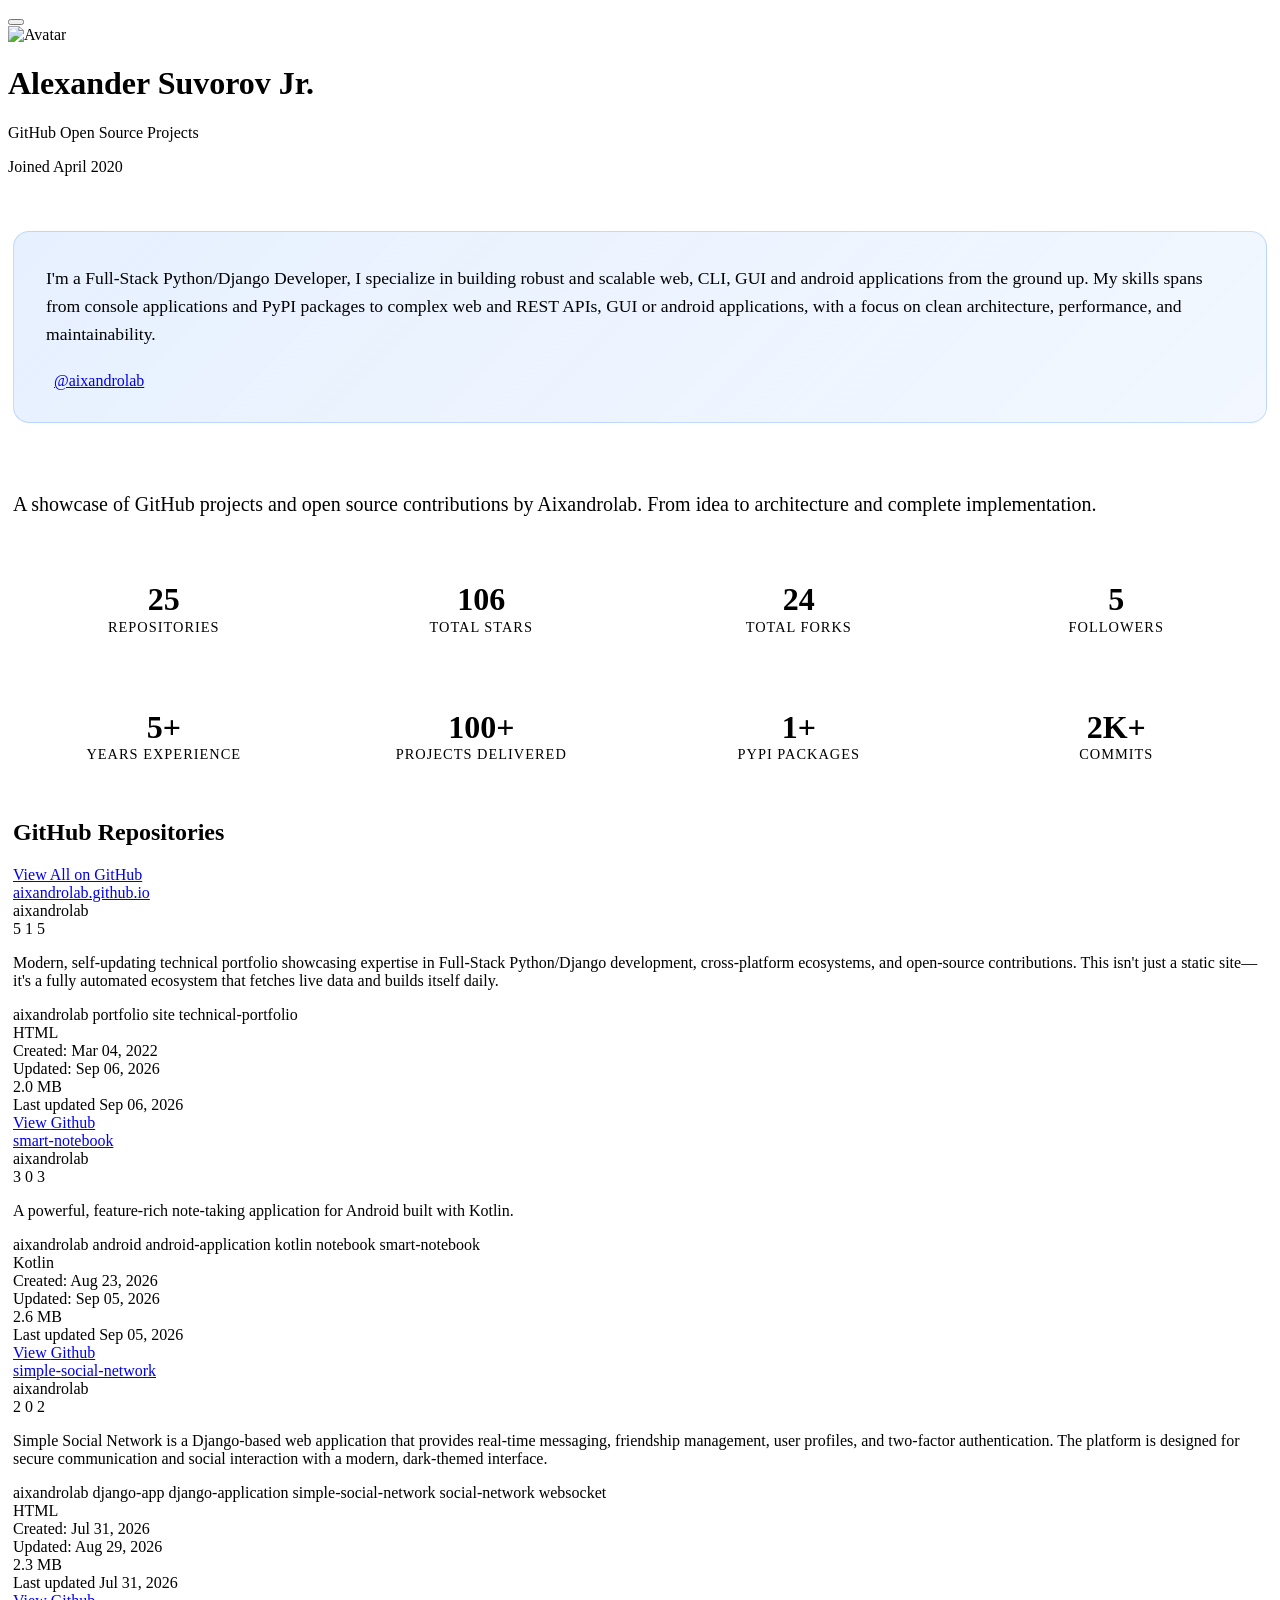
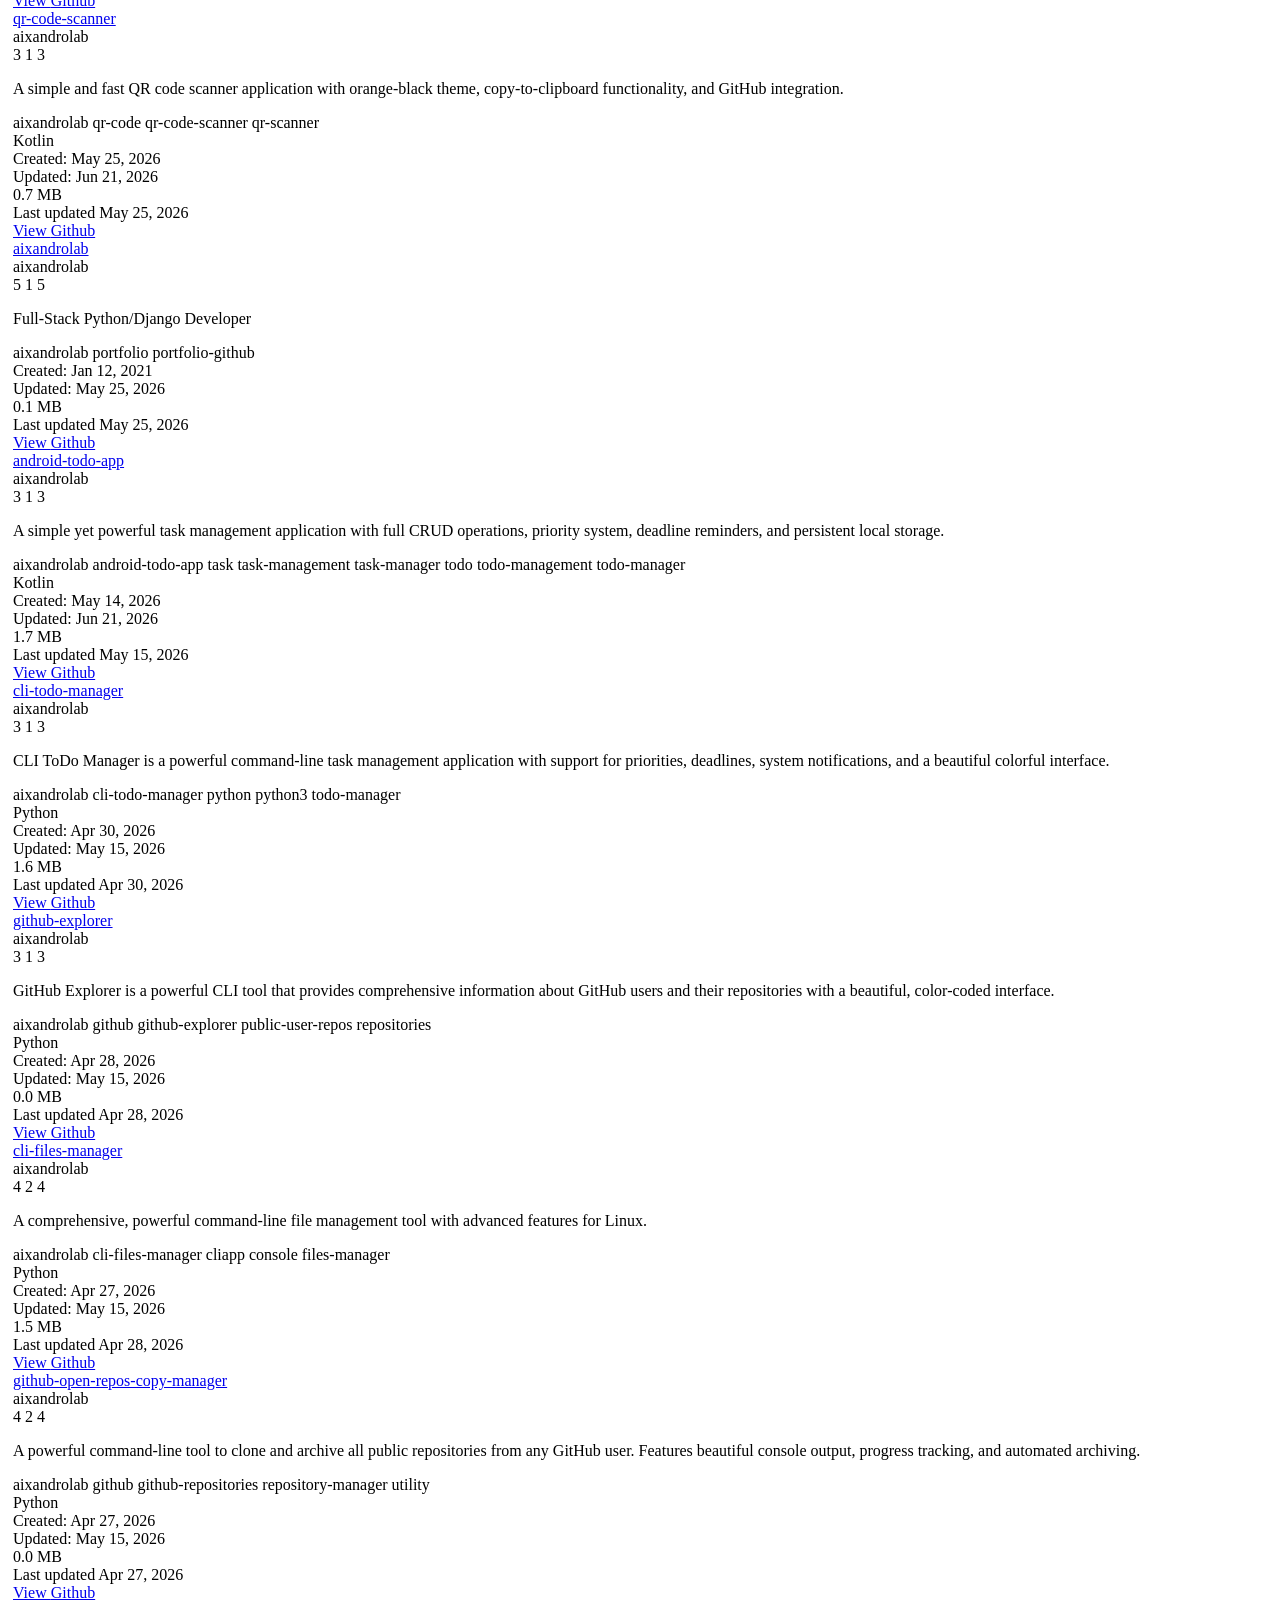
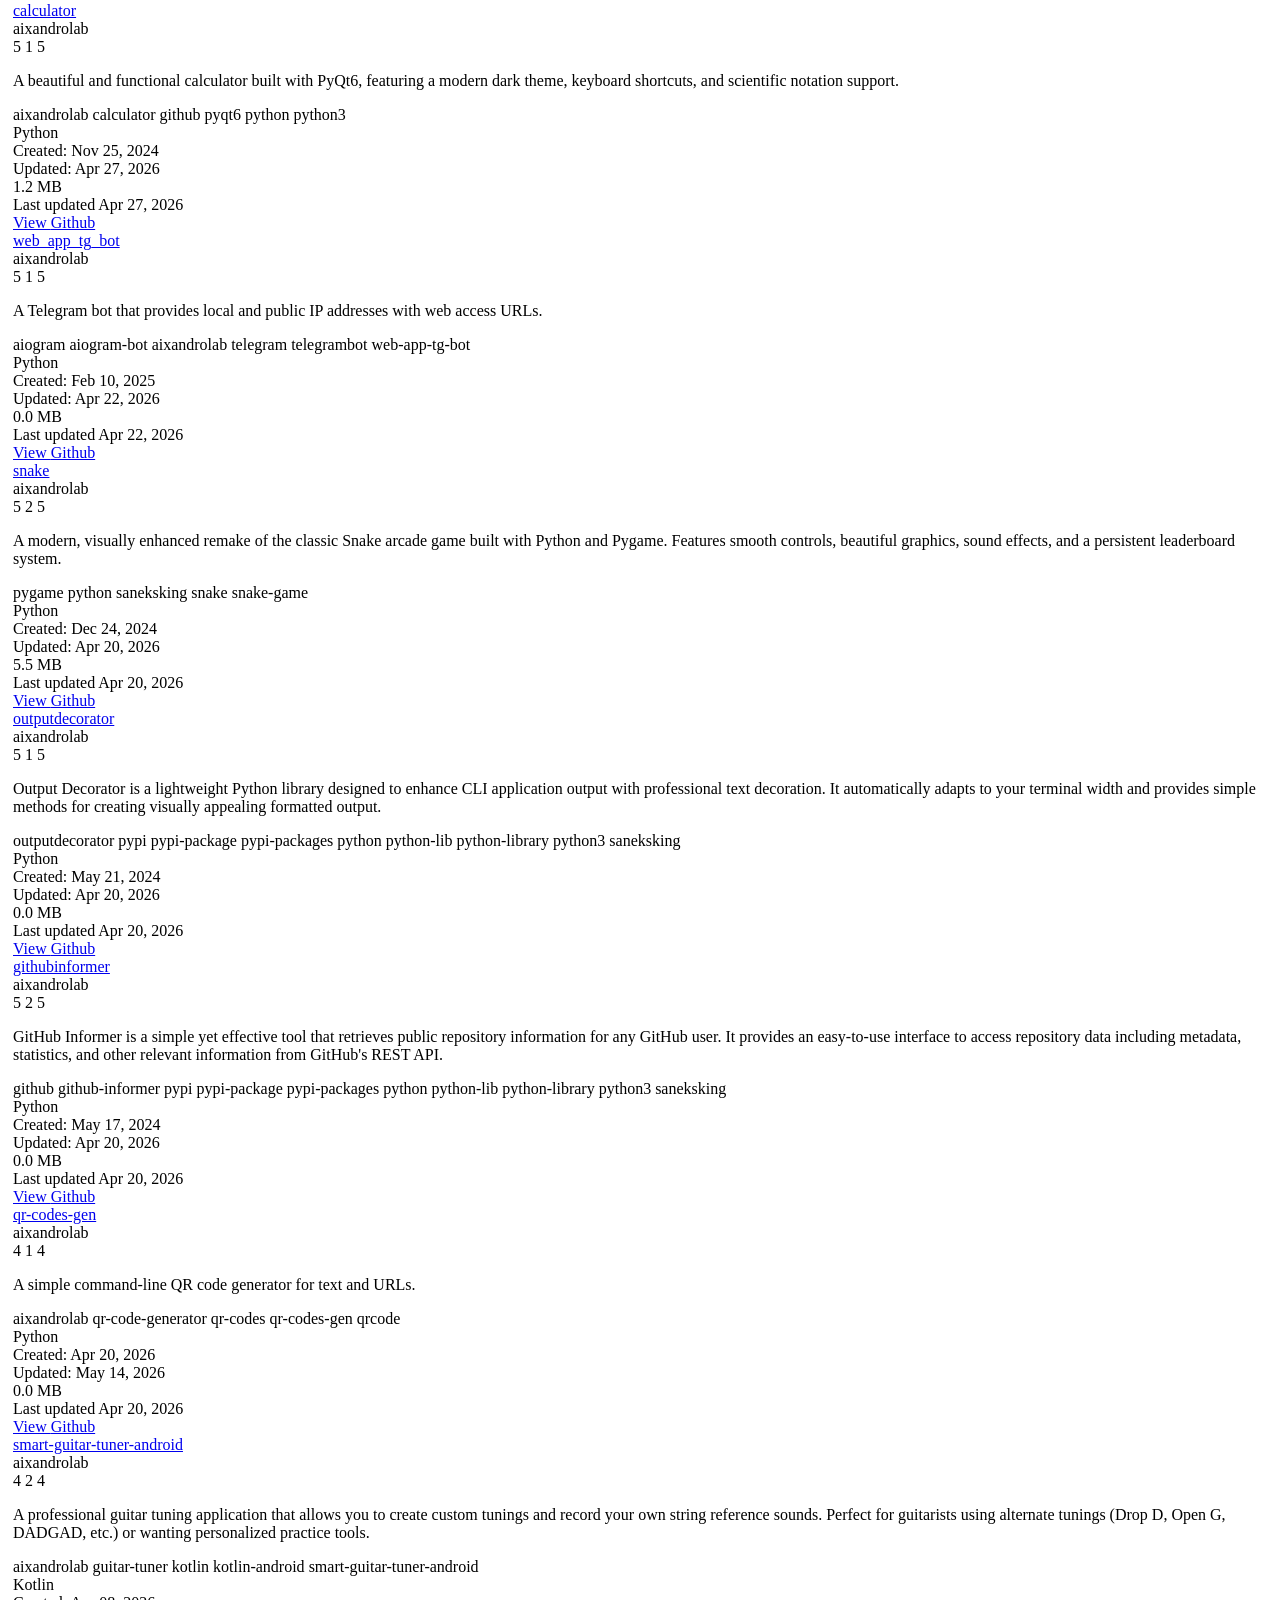
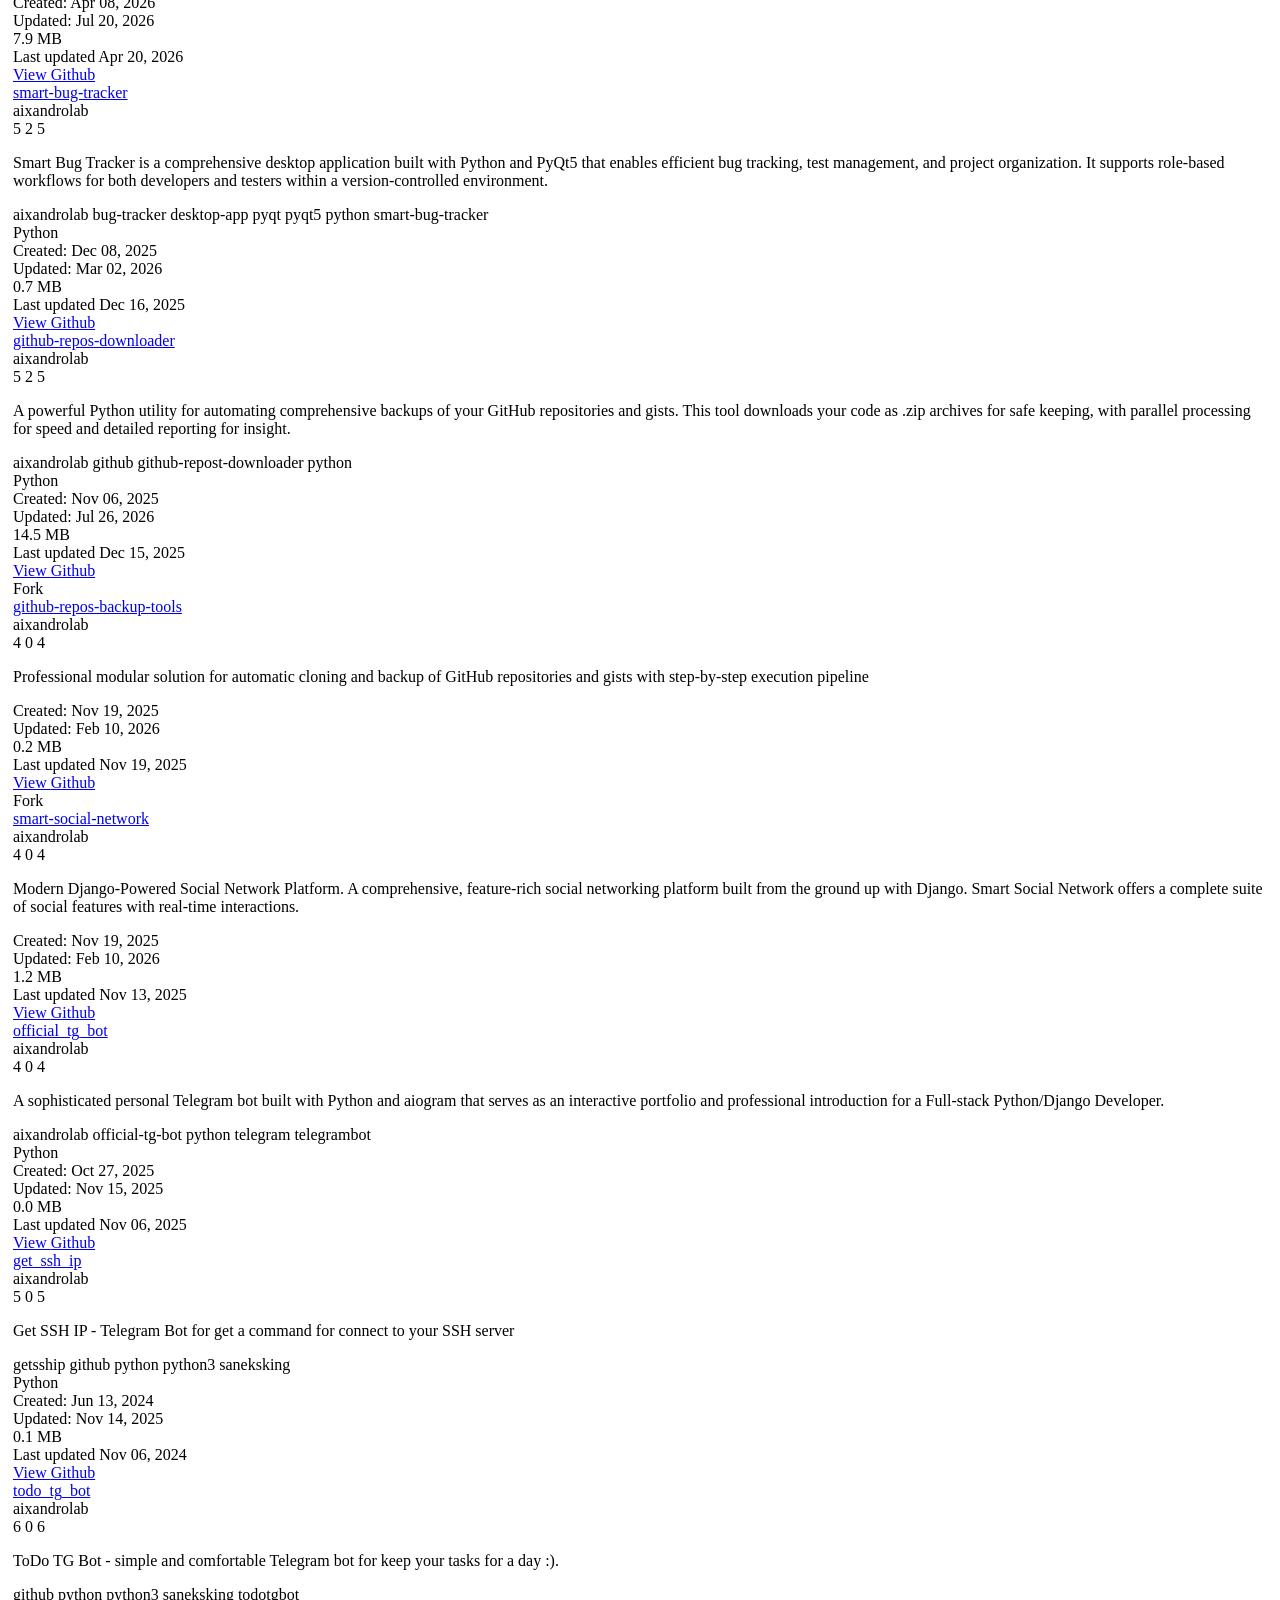
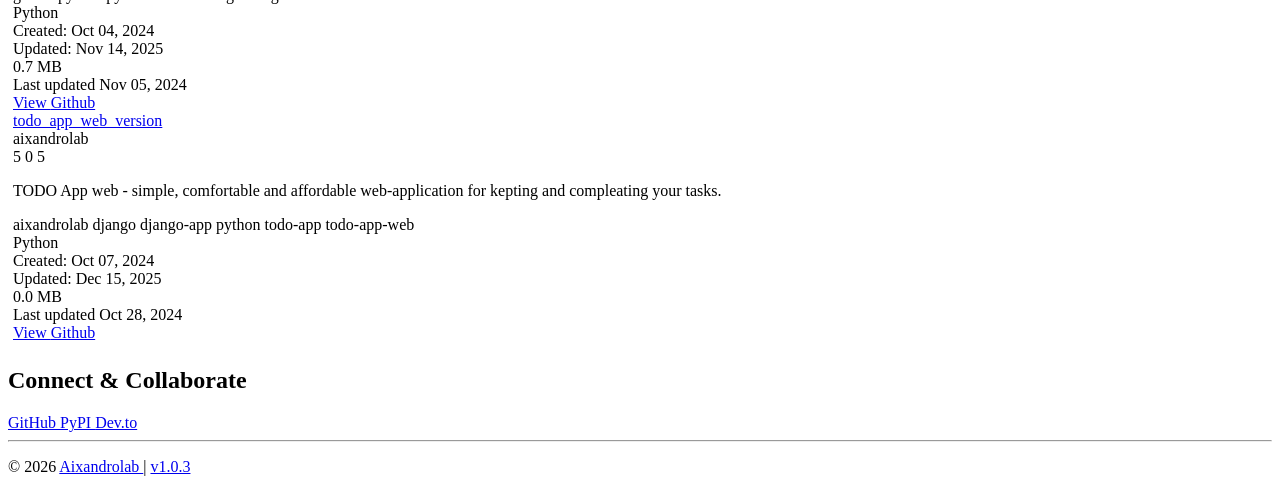
==== projects.html @ 2d59cb61 "Update data and pages 2026-09-07" ====
<!DOCTYPE html>
<html lang="en">
 <head>
  <meta charset="utf-8"/>
  <meta content="width=device-width, initial-scale=1.0" name="viewport"/>
  <title>
   GitHub Projects - Aixandrolab
  </title>
  <meta content="GitHub projects and open source contributions by Aixandrolab" name="description"/>
  <link href="https://aixandrolab.ru/projects.html" rel="canonical"/>
  <link href="https://github.com/aixandrolab" rel="author"/>
  <meta content="GitHub Projects - Aixandrolab" property="og:title"/>
  <meta content="Open source repositories and tools" property="og:description"/>
  <meta content="website" property="og:type"/>
  <meta content="https://aixandrolab.ru/projects.html" property="og:url"/>
  <meta content="#0d1117" name="theme-color"/>
  <link href="css/bootstrap/css/bootstrap.min.css" rel="stylesheet"/>
  <link href="css/bootstrap/bootstrap_icons/bootstrap-icons.css" rel="stylesheet"/>
  <link href="css/style.css" rel="stylesheet"/>
  <link href="data:image/svg+xml,&lt;svg xmlns='http://www.w3.org/2000/svg' viewBox='0 0 100 100'&gt;&lt;defs&gt;&lt;linearGradient id='grad' x1='0%' y1='0%' x2='100%' y2='100%'&gt;&lt;stop offset='0%' stop-color='%230d6efd'/&gt;&lt;stop offset='100%' stop-color='%230b5ed7'/&gt;&lt;/linearGradient&gt;&lt;/defs&gt;&lt;path d='M50 15 L20 30 L20 45 C20 65 35 85 50 90 C65 85 80 65 80 45 L80 30 Z' fill='url(%23grad)' stroke='%23ffffff' stroke-width='2'/&gt;&lt;path d='M45 55 L35 45 L40 40 L45 45 L60 30 L65 35 Z' fill='%23ffffff'/&gt;&lt;/svg&gt;" rel="icon" type="image/svg+xml"/>
  <style>
   .author-stats-grid {
   display: grid;
   grid-template-columns: repeat(4, 1fr);
   gap: 1rem;
   margin: 2rem 0;
}

    .author-stat-card {
      background: rgba(255, 255, 255, 0.05);
      border: 1px solid var(--border);
      border-radius: 12px;
      padding: 1.5rem;
      text-align: center;
      transition: all 0.3s ease;
    }

    .author-stat-card:hover {
      transform: translateY(-5px);
      border-color: var(--accent);
      box-shadow: 0 10px 20px rgba(13, 110, 253, 0.1);
    }

    .author-stat-icon {
      font-size: 2rem;
      color: var(--accent);
      margin-bottom: 0.5rem;
    }

    .author-stat-value {
      font-size: 2rem;
      font-weight: bold;
      color: var(--text);
      line-height: 1.2;
    }

    .author-stat-label {
      color: var(--text-muted);
      font-size: 0.9rem;
      text-transform: uppercase;
      letter-spacing: 1px;
    }

    .author-bio {
      background: linear-gradient(135deg, rgba(13, 110, 253, 0.1) 0%, rgba(13, 110, 253, 0.05) 100%);
      border-radius: 16px;
      padding: 2rem;
      margin: 2rem 0;
      border: 1px solid rgba(13, 110, 253, 0.2);
    }

    .author-bio-text {
      font-size: 1.1rem;
      line-height: 1.6;
      color: var(--text);
      margin-bottom: 1.5rem;
    }

    .author-bio-meta {
          display: flex;
      flex-wrap: wrap;
      gap: 1.5rem;
      color: var(--text-muted);
    }

    .author-bio-meta-item {
      display: flex;
      align-items: center;
      gap: 0.5rem;
    }

    .author-bio-meta-item i {
      color: var(--accent);
    }

    .activity-feed {
      background: rgba(255, 255, 255, 0.02);
      border-radius: 12px;
      padding: 1.5rem;
      margin: 2rem 0;
    }

    .activity-item {
      display: flex;
      align-items: center;
      gap: 1rem;
      padding: 0.75rem;
      border-bottom: 1px solid var(--border);
      transition: background 0.2s ease;
    }

    .activity-item:last-child {
      border-bottom: none;
    }

    .activity-item:hover {
      background: rgba(13, 110, 253, 0.05);
    }

    .activity-icon {
      width: 32px;
      height: 32px;
      display: flex;
      align-items: center;
      justify-content: center;
      background: rgba(13, 110, 253, 0.1);
      border-radius: 8px;
      color: var(--accent);
    }

    .activity-content {
      flex: 1;
    }

    .activity-title {
      color: var(--text);
      font-weight: 500;
    }

    .activity-meta {
      color: var(--text-muted);
      font-size: 0.85rem;
    }

    .activity-time {
      color: var(--text-muted);
      font-size: 0.85rem;
    }

    .github-calendar {
      background: rgba(255, 255, 255, 0.02);
      border-radius: 12px;
      padding: 1.5rem;
      margin: 2rem 0;
      text-align: center;
    }

    .github-calendar img {
      max-width: 100%;
      border-radius: 8px;
    }

    .loading {
      opacity: 0.5;
      pointer-events: none;
      position: relative;
    }

    .loading::after {
      content: "⏳ Loading...";
      position: absolute;
      top: 50%;
      left: 50%;
      transform: translate(-50%, -50%);
      background: var(--bg);
      padding: 0.5rem 1rem;
      border-radius: 20px;
      font-size: 0.9rem;
    }

    @media (max-width: 768px) {
      .author-stats-grid {
        grid-template-columns: repeat(2, 1fr);
      }

      .author-bio-meta {
        flex-direction: column;
        gap: 0.75rem;
      }
      #github-activity {
        display: none;
      }

    }
  </style>
 </head>
 <body>
  <div class="scroll-progress">
   <div class="scroll-progress-bar">
   </div>
  </div>
  <button class="scroll-to-top" id="scrollToTop">
   <i class="bi bi-chevron-up">
   </i>
  </button>
  <div class="container">
   <div class="paper-container">
    <header class="professional-header">
     <div class="container">
      <div class="header-content">
       <div class="main-profile-row">
        <div class="avatar-container">
         <div class="profile-avatar" id="profileAvatar">
          <img alt="Avatar" src="data/images/avatar.png"/>
         </div>
        </div>
        <div class="profile-info">
         <h1 class="name" id="profileName">
          Aixandrolab
         </h1>
         <p class="title text-primary">
          GitHub Open Source Projects
         </p>
         <div class="profile-meta" id="profileMeta">
          <span>
           <i class="bi bi-calendar">
           </i>
           Joined
           <span id="profileJoined">
            Loading...
           </span>
          </span>
         </div>
        </div>
       </div>
      </div>
     </div>
    </header>
    <main style="padding: 5px">
     <nav class="mobile-navigation" id="mobileNav">
      <div class="mobile-nav-container">
       <a aria-label="Go to Home page" class="mobile-nav-btn" href="/">
        <i class="bi bi-house">
        </i>
       </a>
       <a aria-label="Go to About page" class="mobile-nav-btn" href="/about.html">
        <i class="bi bi-person">
        </i>
       </a>
       <a aria-label="Go to Expertise page" class="mobile-nav-btn" href="/expertise.html">
        <i class="bi bi-gear">
        </i>
       </a>
       <a aria-label="Go to Applications page" class="mobile-nav-btn" href="/applications.html">
        <i class="bi bi-grid-3x3-gap-fill">
        </i>
       </a>
       <a aria-label="Go to Ecosystems page" class="mobile-nav-btn" href="/ecosystems.html">
        <i class="bi bi-diagram-3">
        </i>
       </a>
       <a aria-label="Go to Projects page" class="mobile-nav-btn active" href="/projects.html">
        <i class="bi bi-code-slash">
        </i>
       </a>
       <a aria-label="Go to Packages page" class="mobile-nav-btn" href="/packages.html">
        <i class="bi bi-box-seam">
        </i>
       </a>
       <a aria-label="Go to Articles page" class="mobile-nav-btn" href="/articles.html">
        <i class="bi bi-newspaper">
        </i>
       </a>
       <a aria-label="Go to Github @aixandrolab" class="mobile-nav-btn" href="https://github.com/aixandrolab" target="_blank">
        <i class="bi bi-github">
        </i>
       </a>
      </div>
     </nav>
     <br/>
     <div class="content-section" id="author-bio-section">
      <div class="container">
       <div class="author-bio card-custom" id="authorBio">
        <div class="author-bio-text" id="authorBioText">
         I'm a Full-Stack Python/Django Developer, I specialize in building robust and scalable web, CLI, GUI and android applications from the ground up. My skills spans from console applications and PyPI packages to complex web and REST APIs, GUI or android applications, with a focus on clean architecture, performance, and maintainability.
        </div>
        <div class="author-bio-meta" id="authorBioMeta">
         <div class="author-bio-meta-item">
          <i class="bi bi-github">
          </i>
          <span>
           <a href="https://github.com/aixandrolab" target="_blank">
            @aixandrolab
           </a>
          </span>
         </div>
        </div>
       </div>
      </div>
     </div>
     <br/>
     <div class="description-item">
      <p class="text-center" style="font-size: 20px">
       A showcase of GitHub projects and open source contributions by Aixandrolab. From idea to architecture and complete implementation.
      </p>
     </div>
     <div class="content-section" id="author-stats">
      <div class="container">
       <div class="author-stats-grid" id="statsGrid">
       </div>
      </div>
     </div>
     <div class="content-section" id="repositories">
      <div class="container">
       <h2 class="section-title">
        GitHub Repositories
       </h2>
       <div class="text-end mb-3">
        <a class="btn btn-outline-primary" href="https://github.com/aixandrolab?tab=repositories" target="_blank">
         <i class="bi bi-github">
         </i>
         View All on GitHub
         <span class="bi bi-arrow-right">
         </span>
        </a>
       </div>
       <div class="repo-grid" id="repos-container">
        <div class="repo-card">
         <div class="repo-badges">
         </div>
         <div class="repo-header">
          <div class="repo-title-section">
           <a class="repo-title" href="https://github.com/aixandrolab/aixandrolab.github.io" target="_blank">
            aixandrolab.github.io
           </a>
           <div class="repo-owner">
            <i class="bi bi-person">
            </i>
            aixandrolab
           </div>
          </div>
          <div class="repo-stats">
           <span class="repo-stat text-warning">
            <i class="bi bi-star">
            </i>
            5
           </span>
           <span class="repo-stat text-info">
            <i class="bi bi-diagram-2">
            </i>
            1
           </span>
           <span class="repo-stat text-primary">
            <i class="bi bi-eye">
            </i>
            5
           </span>
          </div>
         </div>
         <p class="repo-description">
          Modern, self-updating technical portfolio showcasing expertise in Full-Stack Python/Django development, cross‑platform ecosystems, and open‑source contributions. This isn't just a static site—it's a fully automated ecosystem that fetches live data and builds itself daily.
         </p>
         <div class="repo-topics">
          <span class="repo-topic">
           aixandrolab
          </span>
          <span class="repo-topic">
           portfolio
          </span>
          <span class="repo-topic">
           site
          </span>
          <span class="repo-topic">
           technical-portfolio
          </span>
         </div>
         <div class="repo-meta">
          <div class="repo-meta-item">
           <div class="repo-language">
            <span class="language-dot" style="background-color: #e34c26">
            </span>
            HTML
           </div>
          </div>
          <div class="repo-meta-item">
           <i class="bi bi-calendar">
           </i>
           Created: Mar 04, 2022
          </div>
          <div class="repo-meta-item">
           <i class="bi bi-arrow-clockwise">
           </i>
           Updated: Sep 06, 2026
          </div>
          <div class="repo-meta-item">
           <i class="bi bi-hdd">
           </i>
           2.0 MB
          </div>
         </div>
         <div class="repo-footer">
          <div class="repo-updated">
           <i class="bi bi-clock">
           </i>
           Last updated Sep 06, 2026
          </div>
          <div class="btn-group">
           <a class="btn btn-outline-warning repo-action" href="repositories/aixandrolab.github.io.html">
            <i class="bi bi-box-arrow-up-right">
            </i>
            View
           </a>
           <a class="btn btn-outline-primary repo-action" href="https://github.com/aixandrolab/aixandrolab.github.io" target="_blank">
            <i class="bi bi-box-arrow-up-right">
            </i>
            Github
           </a>
          </div>
         </div>
        </div>
        <div class="repo-card">
         <div class="repo-badges">
         </div>
         <div class="repo-header">
          <div class="repo-title-section">
           <a class="repo-title" href="https://github.com/aixandrolab/smart-notebook" target="_blank">
            smart-notebook
           </a>
           <div class="repo-owner">
            <i class="bi bi-person">
            </i>
            aixandrolab
           </div>
          </div>
          <div class="repo-stats">
           <span class="repo-stat text-warning">
            <i class="bi bi-star">
            </i>
            3
           </span>
           <span class="repo-stat text-info">
            <i class="bi bi-diagram-2">
            </i>
            0
           </span>
           <span class="repo-stat text-primary">
            <i class="bi bi-eye">
            </i>
            3
           </span>
          </div>
         </div>
         <p class="repo-description">
          A powerful, feature-rich note-taking application for Android built with Kotlin.
         </p>
         <div class="repo-topics">
          <span class="repo-topic">
           aixandrolab
          </span>
          <span class="repo-topic">
           android
          </span>
          <span class="repo-topic">
           android-application
          </span>
          <span class="repo-topic">
           kotlin
          </span>
          <span class="repo-topic">
           notebook
          </span>
          <span class="repo-topic">
           smart-notebook
          </span>
         </div>
         <div class="repo-meta">
          <div class="repo-meta-item">
           <div class="repo-language">
            <span class="language-dot" style="background-color: #8b949e">
            </span>
            Kotlin
           </div>
          </div>
          <div class="repo-meta-item">
           <i class="bi bi-calendar">
           </i>
           Created: Aug 23, 2026
          </div>
          <div class="repo-meta-item">
           <i class="bi bi-arrow-clockwise">
           </i>
           Updated: Sep 05, 2026
          </div>
          <div class="repo-meta-item">
           <i class="bi bi-hdd">
           </i>
           2.6 MB
          </div>
         </div>
         <div class="repo-footer">
          <div class="repo-updated">
           <i class="bi bi-clock">
           </i>
           Last updated Sep 05, 2026
          </div>
          <div class="btn-group">
           <a class="btn btn-outline-warning repo-action" href="repositories/smart-notebook.html">
            <i class="bi bi-box-arrow-up-right">
            </i>
            View
           </a>
           <a class="btn btn-outline-primary repo-action" href="https://github.com/aixandrolab/smart-notebook" target="_blank">
            <i class="bi bi-box-arrow-up-right">
            </i>
            Github
           </a>
          </div>
         </div>
        </div>
        <div class="repo-card">
         <div class="repo-badges">
         </div>
         <div class="repo-header">
          <div class="repo-title-section">
           <a class="repo-title" href="https://github.com/aixandrolab/simple-social-network" target="_blank">
            simple-social-network
           </a>
           <div class="repo-owner">
            <i class="bi bi-person">
            </i>
            aixandrolab
           </div>
          </div>
          <div class="repo-stats">
           <span class="repo-stat text-warning">
            <i class="bi bi-star">
            </i>
            2
           </span>
           <span class="repo-stat text-info">
            <i class="bi bi-diagram-2">
            </i>
            0
           </span>
           <span class="repo-stat text-primary">
            <i class="bi bi-eye">
            </i>
            2
           </span>
          </div>
         </div>
         <p class="repo-description">
          Simple Social Network is a Django-based web application that provides real-time messaging, friendship management, user profiles, and two-factor authentication. The platform is designed for secure communication and social interaction with a modern, dark-themed interface.
         </p>
         <div class="repo-topics">
          <span class="repo-topic">
           aixandrolab
          </span>
          <span class="repo-topic">
           django-app
          </span>
          <span class="repo-topic">
           django-application
          </span>
          <span class="repo-topic">
           simple-social-network
          </span>
          <span class="repo-topic">
           social-network
          </span>
          <span class="repo-topic">
           websocket
          </span>
         </div>
         <div class="repo-meta">
          <div class="repo-meta-item">
           <div class="repo-language">
            <span class="language-dot" style="background-color: #e34c26">
            </span>
            HTML
           </div>
          </div>
          <div class="repo-meta-item">
           <i class="bi bi-calendar">
           </i>
           Created: Jul 31, 2026
          </div>
          <div class="repo-meta-item">
           <i class="bi bi-arrow-clockwise">
           </i>
           Updated: Aug 29, 2026
          </div>
          <div class="repo-meta-item">
           <i class="bi bi-hdd">
           </i>
           2.3 MB
          </div>
         </div>
         <div class="repo-footer">
          <div class="repo-updated">
           <i class="bi bi-clock">
           </i>
           Last updated Jul 31, 2026
          </div>
          <div class="btn-group">
           <a class="btn btn-outline-warning repo-action" href="repositories/simple-social-network.html">
            <i class="bi bi-box-arrow-up-right">
            </i>
            View
           </a>
           <a class="btn btn-outline-primary repo-action" href="https://github.com/aixandrolab/simple-social-network" target="_blank">
            <i class="bi bi-box-arrow-up-right">
            </i>
            Github
           </a>
          </div>
         </div>
        </div>
        <div class="repo-card">
         <div class="repo-badges">
         </div>
         <div class="repo-header">
          <div class="repo-title-section">
           <a class="repo-title" href="https://github.com/aixandrolab/qr-code-scanner" target="_blank">
            qr-code-scanner
           </a>
           <div class="repo-owner">
            <i class="bi bi-person">
            </i>
            aixandrolab
           </div>
          </div>
          <div class="repo-stats">
           <span class="repo-stat text-warning">
            <i class="bi bi-star">
            </i>
            3
           </span>
           <span class="repo-stat text-info">
            <i class="bi bi-diagram-2">
            </i>
            1
           </span>
           <span class="repo-stat text-primary">
            <i class="bi bi-eye">
            </i>
            3
           </span>
          </div>
         </div>
         <p class="repo-description">
          A simple and fast QR code scanner application with orange-black theme, copy-to-clipboard functionality, and GitHub integration.
         </p>
         <div class="repo-topics">
          <span class="repo-topic">
           aixandrolab
          </span>
          <span class="repo-topic">
           qr-code
          </span>
          <span class="repo-topic">
           qr-code-scanner
          </span>
          <span class="repo-topic">
           qr-scanner
          </span>
         </div>
         <div class="repo-meta">
          <div class="repo-meta-item">
           <div class="repo-language">
            <span class="language-dot" style="background-color: #8b949e">
            </span>
            Kotlin
           </div>
          </div>
          <div class="repo-meta-item">
           <i class="bi bi-calendar">
           </i>
           Created: May 25, 2026
          </div>
          <div class="repo-meta-item">
           <i class="bi bi-arrow-clockwise">
           </i>
           Updated: Jun 21, 2026
          </div>
          <div class="repo-meta-item">
           <i class="bi bi-hdd">
           </i>
           0.7 MB
          </div>
         </div>
         <div class="repo-footer">
          <div class="repo-updated">
           <i class="bi bi-clock">
           </i>
           Last updated May 25, 2026
          </div>
          <div class="btn-group">
           <a class="btn btn-outline-warning repo-action" href="repositories/qr-code-scanner.html">
            <i class="bi bi-box-arrow-up-right">
            </i>
            View
           </a>
           <a class="btn btn-outline-primary repo-action" href="https://github.com/aixandrolab/qr-code-scanner" target="_blank">
            <i class="bi bi-box-arrow-up-right">
            </i>
            Github
           </a>
          </div>
         </div>
        </div>
        <div class="repo-card">
         <div class="repo-badges">
         </div>
         <div class="repo-header">
          <div class="repo-title-section">
           <a class="repo-title" href="https://github.com/aixandrolab/aixandrolab" target="_blank">
            aixandrolab
           </a>
           <div class="repo-owner">
            <i class="bi bi-person">
            </i>
            aixandrolab
           </div>
          </div>
          <div class="repo-stats">
           <span class="repo-stat text-warning">
            <i class="bi bi-star">
            </i>
            5
           </span>
           <span class="repo-stat text-info">
            <i class="bi bi-diagram-2">
            </i>
            1
           </span>
           <span class="repo-stat text-primary">
            <i class="bi bi-eye">
            </i>
            5
           </span>
          </div>
         </div>
         <p class="repo-description">
          Full-Stack Python/Django Developer
         </p>
         <div class="repo-topics">
          <span class="repo-topic">
           aixandrolab
          </span>
          <span class="repo-topic">
           portfolio
          </span>
          <span class="repo-topic">
           portfolio-github
          </span>
         </div>
         <div class="repo-meta">
          <div class="repo-meta-item">
           <i class="bi bi-calendar">
           </i>
           Created: Jan 12, 2021
          </div>
          <div class="repo-meta-item">
           <i class="bi bi-arrow-clockwise">
           </i>
           Updated: May 25, 2026
          </div>
          <div class="repo-meta-item">
           <i class="bi bi-hdd">
           </i>
           0.1 MB
          </div>
         </div>
         <div class="repo-footer">
          <div class="repo-updated">
           <i class="bi bi-clock">
           </i>
           Last updated May 25, 2026
          </div>
          <div class="btn-group">
           <a class="btn btn-outline-warning repo-action" href="repositories/aixandrolab.html">
            <i class="bi bi-box-arrow-up-right">
            </i>
            View
           </a>
           <a class="btn btn-outline-primary repo-action" href="https://github.com/aixandrolab/aixandrolab" target="_blank">
            <i class="bi bi-box-arrow-up-right">
            </i>
            Github
           </a>
          </div>
         </div>
        </div>
        <div class="repo-card">
         <div class="repo-badges">
         </div>
         <div class="repo-header">
          <div class="repo-title-section">
           <a class="repo-title" href="https://github.com/aixandrolab/android-todo-app" target="_blank">
            android-todo-app
           </a>
           <div class="repo-owner">
            <i class="bi bi-person">
            </i>
            aixandrolab
           </div>
          </div>
          <div class="repo-stats">
           <span class="repo-stat text-warning">
            <i class="bi bi-star">
            </i>
            3
           </span>
           <span class="repo-stat text-info">
            <i class="bi bi-diagram-2">
            </i>
            1
           </span>
           <span class="repo-stat text-primary">
            <i class="bi bi-eye">
            </i>
            3
           </span>
          </div>
         </div>
         <p class="repo-description">
          A simple yet powerful task management application with full CRUD operations, priority system, deadline reminders, and persistent local storage.
         </p>
         <div class="repo-topics">
          <span class="repo-topic">
           aixandrolab
          </span>
          <span class="repo-topic">
           android-todo-app
          </span>
          <span class="repo-topic">
           task
          </span>
          <span class="repo-topic">
           task-management
          </span>
          <span class="repo-topic">
           task-manager
          </span>
          <span class="repo-topic">
           todo
          </span>
          <span class="repo-topic">
           todo-management
          </span>
          <span class="repo-topic">
           todo-manager
          </span>
         </div>
         <div class="repo-meta">
          <div class="repo-meta-item">
           <div class="repo-language">
            <span class="language-dot" style="background-color: #8b949e">
            </span>
            Kotlin
           </div>
          </div>
          <div class="repo-meta-item">
           <i class="bi bi-calendar">
           </i>
           Created: May 14, 2026
          </div>
          <div class="repo-meta-item">
           <i class="bi bi-arrow-clockwise">
           </i>
           Updated: Jun 21, 2026
          </div>
          <div class="repo-meta-item">
           <i class="bi bi-hdd">
           </i>
           1.7 MB
          </div>
         </div>
         <div class="repo-footer">
          <div class="repo-updated">
           <i class="bi bi-clock">
           </i>
           Last updated May 15, 2026
          </div>
          <div class="btn-group">
           <a class="btn btn-outline-warning repo-action" href="repositories/android-todo-app.html">
            <i class="bi bi-box-arrow-up-right">
            </i>
            View
           </a>
           <a class="btn btn-outline-primary repo-action" href="https://github.com/aixandrolab/android-todo-app" target="_blank">
            <i class="bi bi-box-arrow-up-right">
            </i>
            Github
           </a>
          </div>
         </div>
        </div>
        <div class="repo-card">
         <div class="repo-badges">
         </div>
         <div class="repo-header">
          <div class="repo-title-section">
           <a class="repo-title" href="https://github.com/aixandrolab/cli-todo-manager" target="_blank">
            cli-todo-manager
           </a>
           <div class="repo-owner">
            <i class="bi bi-person">
            </i>
            aixandrolab
           </div>
          </div>
          <div class="repo-stats">
           <span class="repo-stat text-warning">
            <i class="bi bi-star">
            </i>
            3
           </span>
           <span class="repo-stat text-info">
            <i class="bi bi-diagram-2">
            </i>
            1
           </span>
           <span class="repo-stat text-primary">
            <i class="bi bi-eye">
            </i>
            3
           </span>
          </div>
         </div>
         <p class="repo-description">
          CLI ToDo Manager is a powerful command-line task management application with support for priorities, deadlines, system notifications, and a beautiful colorful interface.
         </p>
         <div class="repo-topics">
          <span class="repo-topic">
           aixandrolab
          </span>
          <span class="repo-topic">
           cli-todo-manager
          </span>
          <span class="repo-topic">
           python
          </span>
          <span class="repo-topic">
           python3
          </span>
          <span class="repo-topic">
           todo-manager
          </span>
         </div>
         <div class="repo-meta">
          <div class="repo-meta-item">
           <div class="repo-language">
            <span class="language-dot" style="background-color: #3572A5">
            </span>
            Python
           </div>
          </div>
          <div class="repo-meta-item">
           <i class="bi bi-calendar">
           </i>
           Created: Apr 30, 2026
          </div>
          <div class="repo-meta-item">
           <i class="bi bi-arrow-clockwise">
           </i>
           Updated: May 15, 2026
          </div>
          <div class="repo-meta-item">
           <i class="bi bi-hdd">
           </i>
           1.6 MB
          </div>
         </div>
         <div class="repo-footer">
          <div class="repo-updated">
           <i class="bi bi-clock">
           </i>
           Last updated Apr 30, 2026
          </div>
          <div class="btn-group">
           <a class="btn btn-outline-warning repo-action" href="repositories/cli-todo-manager.html">
            <i class="bi bi-box-arrow-up-right">
            </i>
            View
           </a>
           <a class="btn btn-outline-primary repo-action" href="https://github.com/aixandrolab/cli-todo-manager" target="_blank">
            <i class="bi bi-box-arrow-up-right">
            </i>
            Github
           </a>
          </div>
         </div>
        </div>
        <div class="repo-card">
         <div class="repo-badges">
         </div>
         <div class="repo-header">
          <div class="repo-title-section">
           <a class="repo-title" href="https://github.com/aixandrolab/github-explorer" target="_blank">
            github-explorer
           </a>
           <div class="repo-owner">
            <i class="bi bi-person">
            </i>
            aixandrolab
           </div>
          </div>
          <div class="repo-stats">
           <span class="repo-stat text-warning">
            <i class="bi bi-star">
            </i>
            3
           </span>
           <span class="repo-stat text-info">
            <i class="bi bi-diagram-2">
            </i>
            1
           </span>
           <span class="repo-stat text-primary">
            <i class="bi bi-eye">
            </i>
            3
           </span>
          </div>
         </div>
         <p class="repo-description">
          GitHub Explorer is a powerful CLI tool that provides comprehensive information about GitHub users and their repositories with a beautiful, color-coded interface.
         </p>
         <div class="repo-topics">
          <span class="repo-topic">
           aixandrolab
          </span>
          <span class="repo-topic">
           github
          </span>
          <span class="repo-topic">
           github-explorer
          </span>
          <span class="repo-topic">
           public-user-repos
          </span>
          <span class="repo-topic">
           repositories
          </span>
         </div>
         <div class="repo-meta">
          <div class="repo-meta-item">
           <div class="repo-language">
            <span class="language-dot" style="background-color: #3572A5">
            </span>
            Python
           </div>
          </div>
          <div class="repo-meta-item">
           <i class="bi bi-calendar">
           </i>
           Created: Apr 28, 2026
          </div>
          <div class="repo-meta-item">
           <i class="bi bi-arrow-clockwise">
           </i>
           Updated: May 15, 2026
          </div>
          <div class="repo-meta-item">
           <i class="bi bi-hdd">
           </i>
           0.0 MB
          </div>
         </div>
         <div class="repo-footer">
          <div class="repo-updated">
           <i class="bi bi-clock">
           </i>
           Last updated Apr 28, 2026
          </div>
          <div class="btn-group">
           <a class="btn btn-outline-warning repo-action" href="repositories/github-explorer.html">
            <i class="bi bi-box-arrow-up-right">
            </i>
            View
           </a>
           <a class="btn btn-outline-primary repo-action" href="https://github.com/aixandrolab/github-explorer" target="_blank">
            <i class="bi bi-box-arrow-up-right">
            </i>
            Github
           </a>
          </div>
         </div>
        </div>
        <div class="repo-card">
         <div class="repo-badges">
         </div>
         <div class="repo-header">
          <div class="repo-title-section">
           <a class="repo-title" href="https://github.com/aixandrolab/cli-files-manager" target="_blank">
            cli-files-manager
           </a>
           <div class="repo-owner">
            <i class="bi bi-person">
            </i>
            aixandrolab
           </div>
          </div>
          <div class="repo-stats">
           <span class="repo-stat text-warning">
            <i class="bi bi-star">
            </i>
            4
           </span>
           <span class="repo-stat text-info">
            <i class="bi bi-diagram-2">
            </i>
            2
           </span>
           <span class="repo-stat text-primary">
            <i class="bi bi-eye">
            </i>
            4
           </span>
          </div>
         </div>
         <p class="repo-description">
          A comprehensive, powerful command-line file management tool with advanced features for Linux.
         </p>
         <div class="repo-topics">
          <span class="repo-topic">
           aixandrolab
          </span>
          <span class="repo-topic">
           cli-files-manager
          </span>
          <span class="repo-topic">
           cliapp
          </span>
          <span class="repo-topic">
           console
          </span>
          <span class="repo-topic">
           files-manager
          </span>
         </div>
         <div class="repo-meta">
          <div class="repo-meta-item">
           <div class="repo-language">
            <span class="language-dot" style="background-color: #3572A5">
            </span>
            Python
           </div>
          </div>
          <div class="repo-meta-item">
           <i class="bi bi-calendar">
           </i>
           Created: Apr 27, 2026
          </div>
          <div class="repo-meta-item">
           <i class="bi bi-arrow-clockwise">
           </i>
           Updated: May 15, 2026
          </div>
          <div class="repo-meta-item">
           <i class="bi bi-hdd">
           </i>
           1.5 MB
          </div>
         </div>
         <div class="repo-footer">
          <div class="repo-updated">
           <i class="bi bi-clock">
           </i>
           Last updated Apr 28, 2026
          </div>
          <div class="btn-group">
           <a class="btn btn-outline-warning repo-action" href="repositories/cli-files-manager.html">
            <i class="bi bi-box-arrow-up-right">
            </i>
            View
           </a>
           <a class="btn btn-outline-primary repo-action" href="https://github.com/aixandrolab/cli-files-manager" target="_blank">
            <i class="bi bi-box-arrow-up-right">
            </i>
            Github
           </a>
          </div>
         </div>
        </div>
        <div class="repo-card">
         <div class="repo-badges">
         </div>
         <div class="repo-header">
          <div class="repo-title-section">
           <a class="repo-title" href="https://github.com/aixandrolab/github-open-repos-copy-manager" target="_blank">
            github-open-repos-copy-manager
           </a>
           <div class="repo-owner">
            <i class="bi bi-person">
            </i>
            aixandrolab
           </div>
          </div>
          <div class="repo-stats">
           <span class="repo-stat text-warning">
            <i class="bi bi-star">
            </i>
            4
           </span>
           <span class="repo-stat text-info">
            <i class="bi bi-diagram-2">
            </i>
            2
           </span>
           <span class="repo-stat text-primary">
            <i class="bi bi-eye">
            </i>
            4
           </span>
          </div>
         </div>
         <p class="repo-description">
          A powerful command-line tool to clone and archive all public repositories from any GitHub user. Features beautiful console output, progress tracking, and automated archiving.
         </p>
         <div class="repo-topics">
          <span class="repo-topic">
           aixandrolab
          </span>
          <span class="repo-topic">
           github
          </span>
          <span class="repo-topic">
           github-repositories
          </span>
          <span class="repo-topic">
           repository-manager
          </span>
          <span class="repo-topic">
           utility
          </span>
         </div>
         <div class="repo-meta">
          <div class="repo-meta-item">
           <div class="repo-language">
            <span class="language-dot" style="background-color: #3572A5">
            </span>
            Python
           </div>
          </div>
          <div class="repo-meta-item">
           <i class="bi bi-calendar">
           </i>
           Created: Apr 27, 2026
          </div>
          <div class="repo-meta-item">
           <i class="bi bi-arrow-clockwise">
           </i>
           Updated: May 15, 2026
          </div>
          <div class="repo-meta-item">
           <i class="bi bi-hdd">
           </i>
           0.0 MB
          </div>
         </div>
         <div class="repo-footer">
          <div class="repo-updated">
           <i class="bi bi-clock">
           </i>
           Last updated Apr 27, 2026
          </div>
          <div class="btn-group">
           <a class="btn btn-outline-warning repo-action" href="repositories/github-open-repos-copy-manager.html">
            <i class="bi bi-box-arrow-up-right">
            </i>
            View
           </a>
           <a class="btn btn-outline-primary repo-action" href="https://github.com/aixandrolab/github-open-repos-copy-manager" target="_blank">
            <i class="bi bi-box-arrow-up-right">
            </i>
            Github
           </a>
          </div>
         </div>
        </div>
        <div class="repo-card">
         <div class="repo-badges">
         </div>
         <div class="repo-header">
          <div class="repo-title-section">
           <a class="repo-title" href="https://github.com/aixandrolab/calculator" target="_blank">
            calculator
           </a>
           <div class="repo-owner">
            <i class="bi bi-person">
            </i>
            aixandrolab
           </div>
          </div>
          <div class="repo-stats">
           <span class="repo-stat text-warning">
            <i class="bi bi-star">
            </i>
            5
           </span>
           <span class="repo-stat text-info">
            <i class="bi bi-diagram-2">
            </i>
            1
           </span>
           <span class="repo-stat text-primary">
            <i class="bi bi-eye">
            </i>
            5
           </span>
          </div>
         </div>
         <p class="repo-description">
          A beautiful and functional calculator built with PyQt6, featuring a modern dark theme, keyboard shortcuts, and scientific notation support.
         </p>
         <div class="repo-topics">
          <span class="repo-topic">
           aixandrolab
          </span>
          <span class="repo-topic">
           calculator
          </span>
          <span class="repo-topic">
           github
          </span>
          <span class="repo-topic">
           pyqt6
          </span>
          <span class="repo-topic">
           python
          </span>
          <span class="repo-topic">
           python3
          </span>
         </div>
         <div class="repo-meta">
          <div class="repo-meta-item">
           <div class="repo-language">
            <span class="language-dot" style="background-color: #3572A5">
            </span>
            Python
           </div>
          </div>
          <div class="repo-meta-item">
           <i class="bi bi-calendar">
           </i>
           Created: Nov 25, 2024
          </div>
          <div class="repo-meta-item">
           <i class="bi bi-arrow-clockwise">
           </i>
           Updated: Apr 27, 2026
          </div>
          <div class="repo-meta-item">
           <i class="bi bi-hdd">
           </i>
           1.2 MB
          </div>
         </div>
         <div class="repo-footer">
          <div class="repo-updated">
           <i class="bi bi-clock">
           </i>
           Last updated Apr 27, 2026
          </div>
          <div class="btn-group">
           <a class="btn btn-outline-warning repo-action" href="repositories/calculator.html">
            <i class="bi bi-box-arrow-up-right">
            </i>
            View
           </a>
           <a class="btn btn-outline-primary repo-action" href="https://github.com/aixandrolab/calculator" target="_blank">
            <i class="bi bi-box-arrow-up-right">
            </i>
            Github
           </a>
          </div>
         </div>
        </div>
        <div class="repo-card">
         <div class="repo-badges">
         </div>
         <div class="repo-header">
          <div class="repo-title-section">
           <a class="repo-title" href="https://github.com/aixandrolab/web_app_tg_bot" target="_blank">
            web_app_tg_bot
           </a>
           <div class="repo-owner">
            <i class="bi bi-person">
            </i>
            aixandrolab
           </div>
          </div>
          <div class="repo-stats">
           <span class="repo-stat text-warning">
            <i class="bi bi-star">
            </i>
            5
           </span>
           <span class="repo-stat text-info">
            <i class="bi bi-diagram-2">
            </i>
            1
           </span>
           <span class="repo-stat text-primary">
            <i class="bi bi-eye">
            </i>
            5
           </span>
          </div>
         </div>
         <p class="repo-description">
          A Telegram bot that provides local and public IP addresses with web access URLs.
         </p>
         <div class="repo-topics">
          <span class="repo-topic">
           aiogram
          </span>
          <span class="repo-topic">
           aiogram-bot
          </span>
          <span class="repo-topic">
           aixandrolab
          </span>
          <span class="repo-topic">
           telegram
          </span>
          <span class="repo-topic">
           telegrambot
          </span>
          <span class="repo-topic">
           web-app-tg-bot
          </span>
         </div>
         <div class="repo-meta">
          <div class="repo-meta-item">
           <div class="repo-language">
            <span class="language-dot" style="background-color: #3572A5">
            </span>
            Python
           </div>
          </div>
          <div class="repo-meta-item">
           <i class="bi bi-calendar">
           </i>
           Created: Feb 10, 2025
          </div>
          <div class="repo-meta-item">
           <i class="bi bi-arrow-clockwise">
           </i>
           Updated: Apr 22, 2026
          </div>
          <div class="repo-meta-item">
           <i class="bi bi-hdd">
           </i>
           0.0 MB
          </div>
         </div>
         <div class="repo-footer">
          <div class="repo-updated">
           <i class="bi bi-clock">
           </i>
           Last updated Apr 22, 2026
          </div>
          <div class="btn-group">
           <a class="btn btn-outline-warning repo-action" href="repositories/web_app_tg_bot.html">
            <i class="bi bi-box-arrow-up-right">
            </i>
            View
           </a>
           <a class="btn btn-outline-primary repo-action" href="https://github.com/aixandrolab/web_app_tg_bot" target="_blank">
            <i class="bi bi-box-arrow-up-right">
            </i>
            Github
           </a>
          </div>
         </div>
        </div>
        <div class="repo-card">
         <div class="repo-badges">
         </div>
         <div class="repo-header">
          <div class="repo-title-section">
           <a class="repo-title" href="https://github.com/aixandrolab/snake" target="_blank">
            snake
           </a>
           <div class="repo-owner">
            <i class="bi bi-person">
            </i>
            aixandrolab
           </div>
          </div>
          <div class="repo-stats">
           <span class="repo-stat text-warning">
            <i class="bi bi-star">
            </i>
            5
           </span>
           <span class="repo-stat text-info">
            <i class="bi bi-diagram-2">
            </i>
            2
           </span>
           <span class="repo-stat text-primary">
            <i class="bi bi-eye">
            </i>
            5
           </span>
          </div>
         </div>
         <p class="repo-description">
          A modern, visually enhanced remake of the classic Snake arcade game built with Python and Pygame. Features smooth controls, beautiful graphics, sound effects, and a persistent leaderboard system.
         </p>
         <div class="repo-topics">
          <span class="repo-topic">
           pygame
          </span>
          <span class="repo-topic">
           python
          </span>
          <span class="repo-topic">
           saneksking
          </span>
          <span class="repo-topic">
           snake
          </span>
          <span class="repo-topic">
           snake-game
          </span>
         </div>
         <div class="repo-meta">
          <div class="repo-meta-item">
           <div class="repo-language">
            <span class="language-dot" style="background-color: #3572A5">
            </span>
            Python
           </div>
          </div>
          <div class="repo-meta-item">
           <i class="bi bi-calendar">
           </i>
           Created: Dec 24, 2024
          </div>
          <div class="repo-meta-item">
           <i class="bi bi-arrow-clockwise">
           </i>
           Updated: Apr 20, 2026
          </div>
          <div class="repo-meta-item">
           <i class="bi bi-hdd">
           </i>
           5.5 MB
          </div>
         </div>
         <div class="repo-footer">
          <div class="repo-updated">
           <i class="bi bi-clock">
           </i>
           Last updated Apr 20, 2026
          </div>
          <div class="btn-group">
           <a class="btn btn-outline-warning repo-action" href="repositories/snake.html">
            <i class="bi bi-box-arrow-up-right">
            </i>
            View
           </a>
           <a class="btn btn-outline-primary repo-action" href="https://github.com/aixandrolab/snake" target="_blank">
            <i class="bi bi-box-arrow-up-right">
            </i>
            Github
           </a>
          </div>
         </div>
        </div>
        <div class="repo-card">
         <div class="repo-badges">
         </div>
         <div class="repo-header">
          <div class="repo-title-section">
           <a class="repo-title" href="https://github.com/aixandrolab/outputdecorator" target="_blank">
            outputdecorator
           </a>
           <div class="repo-owner">
            <i class="bi bi-person">
            </i>
            aixandrolab
           </div>
          </div>
          <div class="repo-stats">
           <span class="repo-stat text-warning">
            <i class="bi bi-star">
            </i>
            5
           </span>
           <span class="repo-stat text-info">
            <i class="bi bi-diagram-2">
            </i>
            1
           </span>
           <span class="repo-stat text-primary">
            <i class="bi bi-eye">
            </i>
            5
           </span>
          </div>
         </div>
         <p class="repo-description">
          Output Decorator is a lightweight Python library designed to enhance CLI application output with professional text decoration. It automatically adapts to your terminal width and provides simple methods for creating visually appealing formatted output.
         </p>
         <div class="repo-topics">
          <span class="repo-topic">
           outputdecorator
          </span>
          <span class="repo-topic">
           pypi
          </span>
          <span class="repo-topic">
           pypi-package
          </span>
          <span class="repo-topic">
           pypi-packages
          </span>
          <span class="repo-topic">
           python
          </span>
          <span class="repo-topic">
           python-lib
          </span>
          <span class="repo-topic">
           python-library
          </span>
          <span class="repo-topic">
           python3
          </span>
          <span class="repo-topic">
           saneksking
          </span>
         </div>
         <div class="repo-meta">
          <div class="repo-meta-item">
           <div class="repo-language">
            <span class="language-dot" style="background-color: #3572A5">
            </span>
            Python
           </div>
          </div>
          <div class="repo-meta-item">
           <i class="bi bi-calendar">
           </i>
           Created: May 21, 2024
          </div>
          <div class="repo-meta-item">
           <i class="bi bi-arrow-clockwise">
           </i>
           Updated: Apr 20, 2026
          </div>
          <div class="repo-meta-item">
           <i class="bi bi-hdd">
           </i>
           0.0 MB
          </div>
         </div>
         <div class="repo-footer">
          <div class="repo-updated">
           <i class="bi bi-clock">
           </i>
           Last updated Apr 20, 2026
          </div>
          <div class="btn-group">
           <a class="btn btn-outline-warning repo-action" href="repositories/outputdecorator.html">
            <i class="bi bi-box-arrow-up-right">
            </i>
            View
           </a>
           <a class="btn btn-outline-primary repo-action" href="https://github.com/aixandrolab/outputdecorator" target="_blank">
            <i class="bi bi-box-arrow-up-right">
            </i>
            Github
           </a>
          </div>
         </div>
        </div>
        <div class="repo-card">
         <div class="repo-badges">
         </div>
         <div class="repo-header">
          <div class="repo-title-section">
           <a class="repo-title" href="https://github.com/aixandrolab/githubinformer" target="_blank">
            githubinformer
           </a>
           <div class="repo-owner">
            <i class="bi bi-person">
            </i>
            aixandrolab
           </div>
          </div>
          <div class="repo-stats">
           <span class="repo-stat text-warning">
            <i class="bi bi-star">
            </i>
            5
           </span>
           <span class="repo-stat text-info">
            <i class="bi bi-diagram-2">
            </i>
            2
           </span>
           <span class="repo-stat text-primary">
            <i class="bi bi-eye">
            </i>
            5
           </span>
          </div>
         </div>
         <p class="repo-description">
          GitHub Informer is a simple yet effective tool that retrieves public repository information for any GitHub user. It provides an easy-to-use interface to access repository data including metadata, statistics, and other relevant information from GitHub's REST API.
         </p>
         <div class="repo-topics">
          <span class="repo-topic">
           github
          </span>
          <span class="repo-topic">
           github-informer
          </span>
          <span class="repo-topic">
           pypi
          </span>
          <span class="repo-topic">
           pypi-package
          </span>
          <span class="repo-topic">
           pypi-packages
          </span>
          <span class="repo-topic">
           python
          </span>
          <span class="repo-topic">
           python-lib
          </span>
          <span class="repo-topic">
           python-library
          </span>
          <span class="repo-topic">
           python3
          </span>
          <span class="repo-topic">
           saneksking
          </span>
         </div>
         <div class="repo-meta">
          <div class="repo-meta-item">
           <div class="repo-language">
            <span class="language-dot" style="background-color: #3572A5">
            </span>
            Python
           </div>
          </div>
          <div class="repo-meta-item">
           <i class="bi bi-calendar">
           </i>
           Created: May 17, 2024
          </div>
          <div class="repo-meta-item">
           <i class="bi bi-arrow-clockwise">
           </i>
           Updated: Apr 20, 2026
          </div>
          <div class="repo-meta-item">
           <i class="bi bi-hdd">
           </i>
           0.0 MB
          </div>
         </div>
         <div class="repo-footer">
          <div class="repo-updated">
           <i class="bi bi-clock">
           </i>
           Last updated Apr 20, 2026
          </div>
          <div class="btn-group">
           <a class="btn btn-outline-warning repo-action" href="repositories/githubinformer.html">
            <i class="bi bi-box-arrow-up-right">
            </i>
            View
           </a>
           <a class="btn btn-outline-primary repo-action" href="https://github.com/aixandrolab/githubinformer" target="_blank">
            <i class="bi bi-box-arrow-up-right">
            </i>
            Github
           </a>
          </div>
         </div>
        </div>
        <div class="repo-card">
         <div class="repo-badges">
         </div>
         <div class="repo-header">
          <div class="repo-title-section">
           <a class="repo-title" href="https://github.com/aixandrolab/qr-codes-gen" target="_blank">
            qr-codes-gen
           </a>
           <div class="repo-owner">
            <i class="bi bi-person">
            </i>
            aixandrolab
           </div>
          </div>
          <div class="repo-stats">
           <span class="repo-stat text-warning">
            <i class="bi bi-star">
            </i>
            4
           </span>
           <span class="repo-stat text-info">
            <i class="bi bi-diagram-2">
            </i>
            1
           </span>
           <span class="repo-stat text-primary">
            <i class="bi bi-eye">
            </i>
            4
           </span>
          </div>
         </div>
         <p class="repo-description">
          A simple command-line QR code generator for text and URLs.
         </p>
         <div class="repo-topics">
          <span class="repo-topic">
           aixandrolab
          </span>
          <span class="repo-topic">
           qr-code-generator
          </span>
          <span class="repo-topic">
           qr-codes
          </span>
          <span class="repo-topic">
           qr-codes-gen
          </span>
          <span class="repo-topic">
           qrcode
          </span>
         </div>
         <div class="repo-meta">
          <div class="repo-meta-item">
           <div class="repo-language">
            <span class="language-dot" style="background-color: #3572A5">
            </span>
            Python
           </div>
          </div>
          <div class="repo-meta-item">
           <i class="bi bi-calendar">
           </i>
           Created: Apr 20, 2026
          </div>
          <div class="repo-meta-item">
           <i class="bi bi-arrow-clockwise">
           </i>
           Updated: May 14, 2026
          </div>
          <div class="repo-meta-item">
           <i class="bi bi-hdd">
           </i>
           0.0 MB
          </div>
         </div>
         <div class="repo-footer">
          <div class="repo-updated">
           <i class="bi bi-clock">
           </i>
           Last updated Apr 20, 2026
          </div>
          <div class="btn-group">
           <a class="btn btn-outline-warning repo-action" href="repositories/qr-codes-gen.html">
            <i class="bi bi-box-arrow-up-right">
            </i>
            View
           </a>
           <a class="btn btn-outline-primary repo-action" href="https://github.com/aixandrolab/qr-codes-gen" target="_blank">
            <i class="bi bi-box-arrow-up-right">
            </i>
            Github
           </a>
          </div>
         </div>
        </div>
        <div class="repo-card">
         <div class="repo-badges">
         </div>
         <div class="repo-header">
          <div class="repo-title-section">
           <a class="repo-title" href="https://github.com/aixandrolab/smart-guitar-tuner-android" target="_blank">
            smart-guitar-tuner-android
           </a>
           <div class="repo-owner">
            <i class="bi bi-person">
            </i>
            aixandrolab
           </div>
          </div>
          <div class="repo-stats">
           <span class="repo-stat text-warning">
            <i class="bi bi-star">
            </i>
            4
           </span>
           <span class="repo-stat text-info">
            <i class="bi bi-diagram-2">
            </i>
            2
           </span>
           <span class="repo-stat text-primary">
            <i class="bi bi-eye">
            </i>
            4
           </span>
          </div>
         </div>
         <p class="repo-description">
          A professional guitar tuning application that allows you to create custom tunings and record your own string reference sounds. Perfect for guitarists using alternate tunings (Drop D, Open G, DADGAD, etc.) or wanting personalized practice tools.
         </p>
         <div class="repo-topics">
          <span class="repo-topic">
           aixandrolab
          </span>
          <span class="repo-topic">
           guitar-tuner
          </span>
          <span class="repo-topic">
           kotlin
          </span>
          <span class="repo-topic">
           kotlin-android
          </span>
          <span class="repo-topic">
           smart-guitar-tuner-android
          </span>
         </div>
         <div class="repo-meta">
          <div class="repo-meta-item">
           <div class="repo-language">
            <span class="language-dot" style="background-color: #8b949e">
            </span>
            Kotlin
           </div>
          </div>
          <div class="repo-meta-item">
           <i class="bi bi-calendar">
           </i>
           Created: Apr 08, 2026
          </div>
          <div class="repo-meta-item">
           <i class="bi bi-arrow-clockwise">
           </i>
           Updated: Jul 20, 2026
          </div>
          <div class="repo-meta-item">
           <i class="bi bi-hdd">
           </i>
           7.9 MB
          </div>
         </div>
         <div class="repo-footer">
          <div class="repo-updated">
           <i class="bi bi-clock">
           </i>
           Last updated Apr 20, 2026
          </div>
          <div class="btn-group">
           <a class="btn btn-outline-warning repo-action" href="repositories/smart-guitar-tuner-android.html">
            <i class="bi bi-box-arrow-up-right">
            </i>
            View
           </a>
           <a class="btn btn-outline-primary repo-action" href="https://github.com/aixandrolab/smart-guitar-tuner-android" target="_blank">
            <i class="bi bi-box-arrow-up-right">
            </i>
            Github
           </a>
          </div>
         </div>
        </div>
        <div class="repo-card">
         <div class="repo-badges">
         </div>
         <div class="repo-header">
          <div class="repo-title-section">
           <a class="repo-title" href="https://github.com/aixandrolab/smart-bug-tracker" target="_blank">
            smart-bug-tracker
           </a>
           <div class="repo-owner">
            <i class="bi bi-person">
            </i>
            aixandrolab
           </div>
          </div>
          <div class="repo-stats">
           <span class="repo-stat text-warning">
            <i class="bi bi-star">
            </i>
            5
           </span>
           <span class="repo-stat text-info">
            <i class="bi bi-diagram-2">
            </i>
            2
           </span>
           <span class="repo-stat text-primary">
            <i class="bi bi-eye">
            </i>
            5
           </span>
          </div>
         </div>
         <p class="repo-description">
          Smart Bug Tracker is a comprehensive desktop application built with Python and PyQt5 that enables efficient bug tracking, test management, and project organization. It supports role-based workflows for both developers and testers within a version-controlled environment.
         </p>
         <div class="repo-topics">
          <span class="repo-topic">
           aixandrolab
          </span>
          <span class="repo-topic">
           bug-tracker
          </span>
          <span class="repo-topic">
           desktop-app
          </span>
          <span class="repo-topic">
           pyqt
          </span>
          <span class="repo-topic">
           pyqt5
          </span>
          <span class="repo-topic">
           python
          </span>
          <span class="repo-topic">
           smart-bug-tracker
          </span>
         </div>
         <div class="repo-meta">
          <div class="repo-meta-item">
           <div class="repo-language">
            <span class="language-dot" style="background-color: #3572A5">
            </span>
            Python
           </div>
          </div>
          <div class="repo-meta-item">
           <i class="bi bi-calendar">
           </i>
           Created: Dec 08, 2025
          </div>
          <div class="repo-meta-item">
           <i class="bi bi-arrow-clockwise">
           </i>
           Updated: Mar 02, 2026
          </div>
          <div class="repo-meta-item">
           <i class="bi bi-hdd">
           </i>
           0.7 MB
          </div>
         </div>
         <div class="repo-footer">
          <div class="repo-updated">
           <i class="bi bi-clock">
           </i>
           Last updated Dec 16, 2025
          </div>
          <div class="btn-group">
           <a class="btn btn-outline-warning repo-action" href="repositories/smart-bug-tracker.html">
            <i class="bi bi-box-arrow-up-right">
            </i>
            View
           </a>
           <a class="btn btn-outline-primary repo-action" href="https://github.com/aixandrolab/smart-bug-tracker" target="_blank">
            <i class="bi bi-box-arrow-up-right">
            </i>
            Github
           </a>
          </div>
         </div>
        </div>
        <div class="repo-card">
         <div class="repo-badges">
         </div>
         <div class="repo-header">
          <div class="repo-title-section">
           <a class="repo-title" href="https://github.com/aixandrolab/github-repos-downloader" target="_blank">
            github-repos-downloader
           </a>
           <div class="repo-owner">
            <i class="bi bi-person">
            </i>
            aixandrolab
           </div>
          </div>
          <div class="repo-stats">
           <span class="repo-stat text-warning">
            <i class="bi bi-star">
            </i>
            5
           </span>
           <span class="repo-stat text-info">
            <i class="bi bi-diagram-2">
            </i>
            2
           </span>
           <span class="repo-stat text-primary">
            <i class="bi bi-eye">
            </i>
            5
           </span>
          </div>
         </div>
         <p class="repo-description">
          A powerful Python utility for automating comprehensive backups of your GitHub repositories and gists. This tool downloads your code as .zip archives for safe keeping, with parallel processing for speed and detailed reporting for insight.
         </p>
         <div class="repo-topics">
          <span class="repo-topic">
           aixandrolab
          </span>
          <span class="repo-topic">
           github
          </span>
          <span class="repo-topic">
           github-repost-downloader
          </span>
          <span class="repo-topic">
           python
          </span>
         </div>
         <div class="repo-meta">
          <div class="repo-meta-item">
           <div class="repo-language">
            <span class="language-dot" style="background-color: #3572A5">
            </span>
            Python
           </div>
          </div>
          <div class="repo-meta-item">
           <i class="bi bi-calendar">
           </i>
           Created: Nov 06, 2025
          </div>
          <div class="repo-meta-item">
           <i class="bi bi-arrow-clockwise">
           </i>
           Updated: Jul 26, 2026
          </div>
          <div class="repo-meta-item">
           <i class="bi bi-hdd">
           </i>
           14.5 MB
          </div>
         </div>
         <div class="repo-footer">
          <div class="repo-updated">
           <i class="bi bi-clock">
           </i>
           Last updated Dec 15, 2025
          </div>
          <div class="btn-group">
           <a class="btn btn-outline-warning repo-action" href="repositories/github-repos-downloader.html">
            <i class="bi bi-box-arrow-up-right">
            </i>
            View
           </a>
           <a class="btn btn-outline-primary repo-action" href="https://github.com/aixandrolab/github-repos-downloader" target="_blank">
            <i class="bi bi-box-arrow-up-right">
            </i>
            Github
           </a>
          </div>
         </div>
        </div>
        <div class="repo-card">
         <div class="repo-badges">
          <span class="repo-badge bg-secondary">
           Fork
          </span>
         </div>
         <div class="repo-header">
          <div class="repo-title-section">
           <a class="repo-title" href="https://github.com/aixandrolab/github-repos-backup-tools" target="_blank">
            github-repos-backup-tools
           </a>
           <div class="repo-owner">
            <i class="bi bi-person">
            </i>
            aixandrolab
           </div>
          </div>
          <div class="repo-stats">
           <span class="repo-stat text-warning">
            <i class="bi bi-star">
            </i>
            4
           </span>
           <span class="repo-stat text-info">
            <i class="bi bi-diagram-2">
            </i>
            0
           </span>
           <span class="repo-stat text-primary">
            <i class="bi bi-eye">
            </i>
            4
           </span>
          </div>
         </div>
         <p class="repo-description">
          Professional modular solution for automatic cloning and backup of GitHub repositories and gists with step-by-step execution pipeline
         </p>
         <div class="repo-meta">
          <div class="repo-meta-item">
           <i class="bi bi-calendar">
           </i>
           Created: Nov 19, 2025
          </div>
          <div class="repo-meta-item">
           <i class="bi bi-arrow-clockwise">
           </i>
           Updated: Feb 10, 2026
          </div>
          <div class="repo-meta-item">
           <i class="bi bi-hdd">
           </i>
           0.2 MB
          </div>
         </div>
         <div class="repo-footer">
          <div class="repo-updated">
           <i class="bi bi-clock">
           </i>
           Last updated Nov 19, 2025
          </div>
          <div class="btn-group">
           <a class="btn btn-outline-warning repo-action" href="repositories/github-repos-backup-tools.html">
            <i class="bi bi-box-arrow-up-right">
            </i>
            View
           </a>
           <a class="btn btn-outline-primary repo-action" href="https://github.com/aixandrolab/github-repos-backup-tools" target="_blank">
            <i class="bi bi-box-arrow-up-right">
            </i>
            Github
           </a>
          </div>
         </div>
        </div>
        <div class="repo-card">
         <div class="repo-badges">
          <span class="repo-badge bg-secondary">
           Fork
          </span>
         </div>
         <div class="repo-header">
          <div class="repo-title-section">
           <a class="repo-title" href="https://github.com/aixandrolab/smart-social-network" target="_blank">
            smart-social-network
           </a>
           <div class="repo-owner">
            <i class="bi bi-person">
            </i>
            aixandrolab
           </div>
          </div>
          <div class="repo-stats">
           <span class="repo-stat text-warning">
            <i class="bi bi-star">
            </i>
            4
           </span>
           <span class="repo-stat text-info">
            <i class="bi bi-diagram-2">
            </i>
            0
           </span>
           <span class="repo-stat text-primary">
            <i class="bi bi-eye">
            </i>
            4
           </span>
          </div>
         </div>
         <p class="repo-description">
          Modern Django-Powered Social Network Platform. A comprehensive, feature-rich social networking platform built from the ground up with Django. Smart Social Network offers a complete suite of social features with real-time interactions.
         </p>
         <div class="repo-meta">
          <div class="repo-meta-item">
           <i class="bi bi-calendar">
           </i>
           Created: Nov 19, 2025
          </div>
          <div class="repo-meta-item">
           <i class="bi bi-arrow-clockwise">
           </i>
           Updated: Feb 10, 2026
          </div>
          <div class="repo-meta-item">
           <i class="bi bi-hdd">
           </i>
           1.2 MB
          </div>
         </div>
         <div class="repo-footer">
          <div class="repo-updated">
           <i class="bi bi-clock">
           </i>
           Last updated Nov 13, 2025
          </div>
          <div class="btn-group">
           <a class="btn btn-outline-warning repo-action" href="repositories/smart-social-network.html">
            <i class="bi bi-box-arrow-up-right">
            </i>
            View
           </a>
           <a class="btn btn-outline-primary repo-action" href="https://github.com/aixandrolab/smart-social-network" target="_blank">
            <i class="bi bi-box-arrow-up-right">
            </i>
            Github
           </a>
          </div>
         </div>
        </div>
        <div class="repo-card">
         <div class="repo-badges">
         </div>
         <div class="repo-header">
          <div class="repo-title-section">
           <a class="repo-title" href="https://github.com/aixandrolab/official_tg_bot" target="_blank">
            official_tg_bot
           </a>
           <div class="repo-owner">
            <i class="bi bi-person">
            </i>
            aixandrolab
           </div>
          </div>
          <div class="repo-stats">
           <span class="repo-stat text-warning">
            <i class="bi bi-star">
            </i>
            4
           </span>
           <span class="repo-stat text-info">
            <i class="bi bi-diagram-2">
            </i>
            0
           </span>
           <span class="repo-stat text-primary">
            <i class="bi bi-eye">
            </i>
            4
           </span>
          </div>
         </div>
         <p class="repo-description">
          A sophisticated personal Telegram bot built with Python and aiogram that serves as an interactive portfolio and professional introduction for a Full-stack Python/Django Developer.
         </p>
         <div class="repo-topics">
          <span class="repo-topic">
           aixandrolab
          </span>
          <span class="repo-topic">
           official-tg-bot
          </span>
          <span class="repo-topic">
           python
          </span>
          <span class="repo-topic">
           telegram
          </span>
          <span class="repo-topic">
           telegrambot
          </span>
         </div>
         <div class="repo-meta">
          <div class="repo-meta-item">
           <div class="repo-language">
            <span class="language-dot" style="background-color: #3572A5">
            </span>
            Python
           </div>
          </div>
          <div class="repo-meta-item">
           <i class="bi bi-calendar">
           </i>
           Created: Oct 27, 2025
          </div>
          <div class="repo-meta-item">
           <i class="bi bi-arrow-clockwise">
           </i>
           Updated: Nov 15, 2025
          </div>
          <div class="repo-meta-item">
           <i class="bi bi-hdd">
           </i>
           0.0 MB
          </div>
         </div>
         <div class="repo-footer">
          <div class="repo-updated">
           <i class="bi bi-clock">
           </i>
           Last updated Nov 06, 2025
          </div>
          <div class="btn-group">
           <a class="btn btn-outline-warning repo-action" href="repositories/official_tg_bot.html">
            <i class="bi bi-box-arrow-up-right">
            </i>
            View
           </a>
           <a class="btn btn-outline-primary repo-action" href="https://github.com/aixandrolab/official_tg_bot" target="_blank">
            <i class="bi bi-box-arrow-up-right">
            </i>
            Github
           </a>
          </div>
         </div>
        </div>
        <div class="repo-card">
         <div class="repo-badges">
         </div>
         <div class="repo-header">
          <div class="repo-title-section">
           <a class="repo-title" href="https://github.com/aixandrolab/get_ssh_ip" target="_blank">
            get_ssh_ip
           </a>
           <div class="repo-owner">
            <i class="bi bi-person">
            </i>
            aixandrolab
           </div>
          </div>
          <div class="repo-stats">
           <span class="repo-stat text-warning">
            <i class="bi bi-star">
            </i>
            5
           </span>
           <span class="repo-stat text-info">
            <i class="bi bi-diagram-2">
            </i>
            0
           </span>
           <span class="repo-stat text-primary">
            <i class="bi bi-eye">
            </i>
            5
           </span>
          </div>
         </div>
         <p class="repo-description">
          Get SSH IP - Telegram Bot for get a command for connect to your SSH server
         </p>
         <div class="repo-topics">
          <span class="repo-topic">
           getsship
          </span>
          <span class="repo-topic">
           github
          </span>
          <span class="repo-topic">
           python
          </span>
          <span class="repo-topic">
           python3
          </span>
          <span class="repo-topic">
           saneksking
          </span>
         </div>
         <div class="repo-meta">
          <div class="repo-meta-item">
           <div class="repo-language">
            <span class="language-dot" style="background-color: #3572A5">
            </span>
            Python
           </div>
          </div>
          <div class="repo-meta-item">
           <i class="bi bi-calendar">
           </i>
           Created: Jun 13, 2024
          </div>
          <div class="repo-meta-item">
           <i class="bi bi-arrow-clockwise">
           </i>
           Updated: Nov 14, 2025
          </div>
          <div class="repo-meta-item">
           <i class="bi bi-hdd">
           </i>
           0.1 MB
          </div>
         </div>
         <div class="repo-footer">
          <div class="repo-updated">
           <i class="bi bi-clock">
           </i>
           Last updated Nov 06, 2024
          </div>
          <div class="btn-group">
           <a class="btn btn-outline-warning repo-action" href="repositories/get_ssh_ip.html">
            <i class="bi bi-box-arrow-up-right">
            </i>
            View
           </a>
           <a class="btn btn-outline-primary repo-action" href="https://github.com/aixandrolab/get_ssh_ip" target="_blank">
            <i class="bi bi-box-arrow-up-right">
            </i>
            Github
           </a>
          </div>
         </div>
        </div>
        <div class="repo-card">
         <div class="repo-badges">
         </div>
         <div class="repo-header">
          <div class="repo-title-section">
           <a class="repo-title" href="https://github.com/aixandrolab/todo_tg_bot" target="_blank">
            todo_tg_bot
           </a>
           <div class="repo-owner">
            <i class="bi bi-person">
            </i>
            aixandrolab
           </div>
          </div>
          <div class="repo-stats">
           <span class="repo-stat text-warning">
            <i class="bi bi-star">
            </i>
            6
           </span>
           <span class="repo-stat text-info">
            <i class="bi bi-diagram-2">
            </i>
            0
           </span>
           <span class="repo-stat text-primary">
            <i class="bi bi-eye">
            </i>
            6
           </span>
          </div>
         </div>
         <p class="repo-description">
          ToDo TG Bot - simple and comfortable Telegram bot for keep your tasks for a day :).
         </p>
         <div class="repo-topics">
          <span class="repo-topic">
           github
          </span>
          <span class="repo-topic">
           python
          </span>
          <span class="repo-topic">
           python3
          </span>
          <span class="repo-topic">
           saneksking
          </span>
          <span class="repo-topic">
           todotgbot
          </span>
         </div>
         <div class="repo-meta">
          <div class="repo-meta-item">
           <div class="repo-language">
            <span class="language-dot" style="background-color: #3572A5">
            </span>
            Python
           </div>
          </div>
          <div class="repo-meta-item">
           <i class="bi bi-calendar">
           </i>
           Created: Oct 04, 2024
          </div>
          <div class="repo-meta-item">
           <i class="bi bi-arrow-clockwise">
           </i>
           Updated: Nov 14, 2025
          </div>
          <div class="repo-meta-item">
           <i class="bi bi-hdd">
           </i>
           0.7 MB
          </div>
         </div>
         <div class="repo-footer">
          <div class="repo-updated">
           <i class="bi bi-clock">
           </i>
           Last updated Nov 05, 2024
          </div>
          <div class="btn-group">
           <a class="btn btn-outline-warning repo-action" href="repositories/todo_tg_bot.html">
            <i class="bi bi-box-arrow-up-right">
            </i>
            View
           </a>
           <a class="btn btn-outline-primary repo-action" href="https://github.com/aixandrolab/todo_tg_bot" target="_blank">
            <i class="bi bi-box-arrow-up-right">
            </i>
            Github
           </a>
          </div>
         </div>
        </div>
        <div class="repo-card">
         <div class="repo-badges">
         </div>
         <div class="repo-header">
          <div class="repo-title-section">
           <a class="repo-title" href="https://github.com/aixandrolab/todo_app_web_version" target="_blank">
            todo_app_web_version
           </a>
           <div class="repo-owner">
            <i class="bi bi-person">
            </i>
            aixandrolab
           </div>
          </div>
          <div class="repo-stats">
           <span class="repo-stat text-warning">
            <i class="bi bi-star">
            </i>
            5
           </span>
           <span class="repo-stat text-info">
            <i class="bi bi-diagram-2">
            </i>
            0
           </span>
           <span class="repo-stat text-primary">
            <i class="bi bi-eye">
            </i>
            5
           </span>
          </div>
         </div>
         <p class="repo-description">
          TODO App web - simple, comfortable and affordable web-application for kepting and compleating your tasks.
         </p>
         <div class="repo-topics">
          <span class="repo-topic">
           aixandrolab
          </span>
          <span class="repo-topic">
           django
          </span>
          <span class="repo-topic">
           django-app
          </span>
          <span class="repo-topic">
           python
          </span>
          <span class="repo-topic">
           todo-app
          </span>
          <span class="repo-topic">
           todo-app-web
          </span>
         </div>
         <div class="repo-meta">
          <div class="repo-meta-item">
           <div class="repo-language">
            <span class="language-dot" style="background-color: #3572A5">
            </span>
            Python
           </div>
          </div>
          <div class="repo-meta-item">
           <i class="bi bi-calendar">
           </i>
           Created: Oct 07, 2024
          </div>
          <div class="repo-meta-item">
           <i class="bi bi-arrow-clockwise">
           </i>
           Updated: Dec 15, 2025
          </div>
          <div class="repo-meta-item">
           <i class="bi bi-hdd">
           </i>
           0.0 MB
          </div>
         </div>
         <div class="repo-footer">
          <div class="repo-updated">
           <i class="bi bi-clock">
           </i>
           Last updated Oct 28, 2024
          </div>
          <div class="btn-group">
           <a class="btn btn-outline-warning repo-action" href="repositories/todo_app_web_version.html">
            <i class="bi bi-box-arrow-up-right">
            </i>
            View
           </a>
           <a class="btn btn-outline-primary repo-action" href="https://github.com/aixandrolab/todo_app_web_version" target="_blank">
            <i class="bi bi-box-arrow-up-right">
            </i>
            Github
           </a>
          </div>
         </div>
        </div>
       </div>
      </div>
     </div>
    </main>
    <div class="content-section">
     <div class="container">
      <h2 class="section-title text-center">
       Connect &amp; Collaborate
      </h2>
      <div class="text-center mb-4">
       <a class="btn btn-outline-primary m-1" href="https://github.com/aixandrolab" target="_blank">
        GitHub
       </a>
       <a class="btn btn-outline-primary m-1" href="https://pypi.org/user/aixandrolab/" target="_blank">
        PyPI
       </a>
       <a class="btn btn-outline-primary m-1" href="https://dev.to/aixandrolab" target="_blank">
        Dev.to
       </a>
      </div>
     </div>
    </div>
    <hr/>
    <div class="content-section">
     <div class="container text-center">
      <footer>
       <p>
        ©
        <span id="currentYear">
        </span>
        <a class="author-link" href="https://github.com/aixandrolab" target="_blank">
         Aixandrolab
        </a>
        |
        <a class="author-link" href="https://github.com/aixandrolab/aixandrolab.github.io" target="_blank">
         v1.0.3
        </a>
       </p>
      </footer>
     </div>
    </div>
   </div>
  </div>
  <script src="css/bootstrap/js/bootstrap.bundle.min.js">
  </script>
  <script src="js/config.js">
  </script>
  <script src="js/particle-background.js">
  </script>
  <script src="js/scroll-manager.js">
  </script>
  <script src="js/animation-manager.js">
  </script>
  <script>
   async function loadUserData() {
      try {
        const response = await fetch('/data/user.json');
        const userData = await response.json();

        document.getElementById('profileName').textContent = userData.name || 'Aixandrolab';

        const joinedDate = new Date(userData.created_at).toLocaleDateString('en-US', {
          year: 'numeric',
          month: 'long'
        });
        document.getElementById('profileJoined').textContent = joinedDate;

        const statsGrid = document.getElementById('statsGrid');
        statsGrid.innerHTML = `
          <div class="author-stat-card">
            <div class="author-stat-icon"><i class="bi bi-code-square"></i></div>
            <div class="author-stat-value">${userData.public_repos}</div>
            <div class="author-stat-label">Repositories</div>
          </div>
          <div class="author-stat-card">
            <div class="author-stat-icon"><i class="bi bi-star"></i></div>
            <div class="author-stat-value">${await getTotalStars()}</div>
            <div class="author-stat-label">Total Stars</div>
          </div>
          <div class="author-stat-card">
            <div class="author-stat-icon"><i class="bi bi-diagram-2"></i></div>
            <div class="author-stat-value">${await getTotalForks()}</div>
            <div class="author-stat-label">Total Forks</div>
          </div>
          <div class="author-stat-card">
            <div class="author-stat-icon"><i class="bi bi-people"></i></div>
            <div class="author-stat-value">${userData.followers}</div>
            <div class="author-stat-label">Followers</div>
          </div>

          <div class="author-stat-card">
            <div class="author-stat-icon"><i class="bi bi-clock-history"></i></div>
            <div class="author-stat-value">5+</div>
            <div class="author-stat-label">Years Experience</div>
          </div>
          <div class="author-stat-card">
            <div class="author-stat-icon"><i class="bi bi-check2-circle"></i></div>
            <div class="author-stat-value">100+</div>
            <div class="author-stat-label">Projects Delivered</div>
          </div>
          <div class="author-stat-card">
            <div class="author-stat-icon"><i class="bi bi-box"></i></div>
            <div class="author-stat-value">1+</div>
            <div class="author-stat-label">PYPI Packages</div>
          </div>
          <div class="author-stat-card">
            <div class="author-stat-icon"><i class="bi bi-git"></i></div>
            <div class="author-stat-value">2K+</div>
            <div class="author-stat-label">Commits</div>
          </div>
        `;

      } catch (error) {
        console.error('Error loading user data:', error);
      }
    }

   async function getTotalStars() {
     try {
       const response = await fetch('/data/repos.json');
       const repos = await response.json();
       return repos.reduce((sum, repo) => sum + repo.stargazers_count, 0);
     } catch {
       return 'N/A';
     }
   }

   async function getTotalForks() {
     try {
       const response = await fetch('/data/repos.json');
       const repos = await response.json();
       return repos.reduce((sum, repo) => sum + repo.forks_count, 0);
     } catch {
       return 'N/A';
     }
   }

   function getTimeAgo(date) {
     const seconds = Math.floor((new Date() - date) / 1000);

     let interval = seconds / 31536000;
     if (interval > 1) return Math.floor(interval) + ' years ago';

     interval = seconds / 2592000;
     if (interval > 1) return Math.floor(interval) + ' months ago';

     interval = seconds / 86400;
     if (interval > 1) return Math.floor(interval) + ' days ago';

     interval = seconds / 3600;
     if (interval > 1) return Math.floor(interval) + ' hours ago';

     interval = seconds / 60;
     if (interval > 1) return Math.floor(interval) + ' minutes ago';

     return Math.floor(seconds) + ' seconds ago';
   }

   document.addEventListener('DOMContentLoaded', function () {
     document.getElementById('currentYear').textContent = new Date().getFullYear();
     loadUserData();

     if (typeof ScrollManager !== 'undefined') {
       new ScrollManager();
     }
   });
  </script>
 </body>
</html>
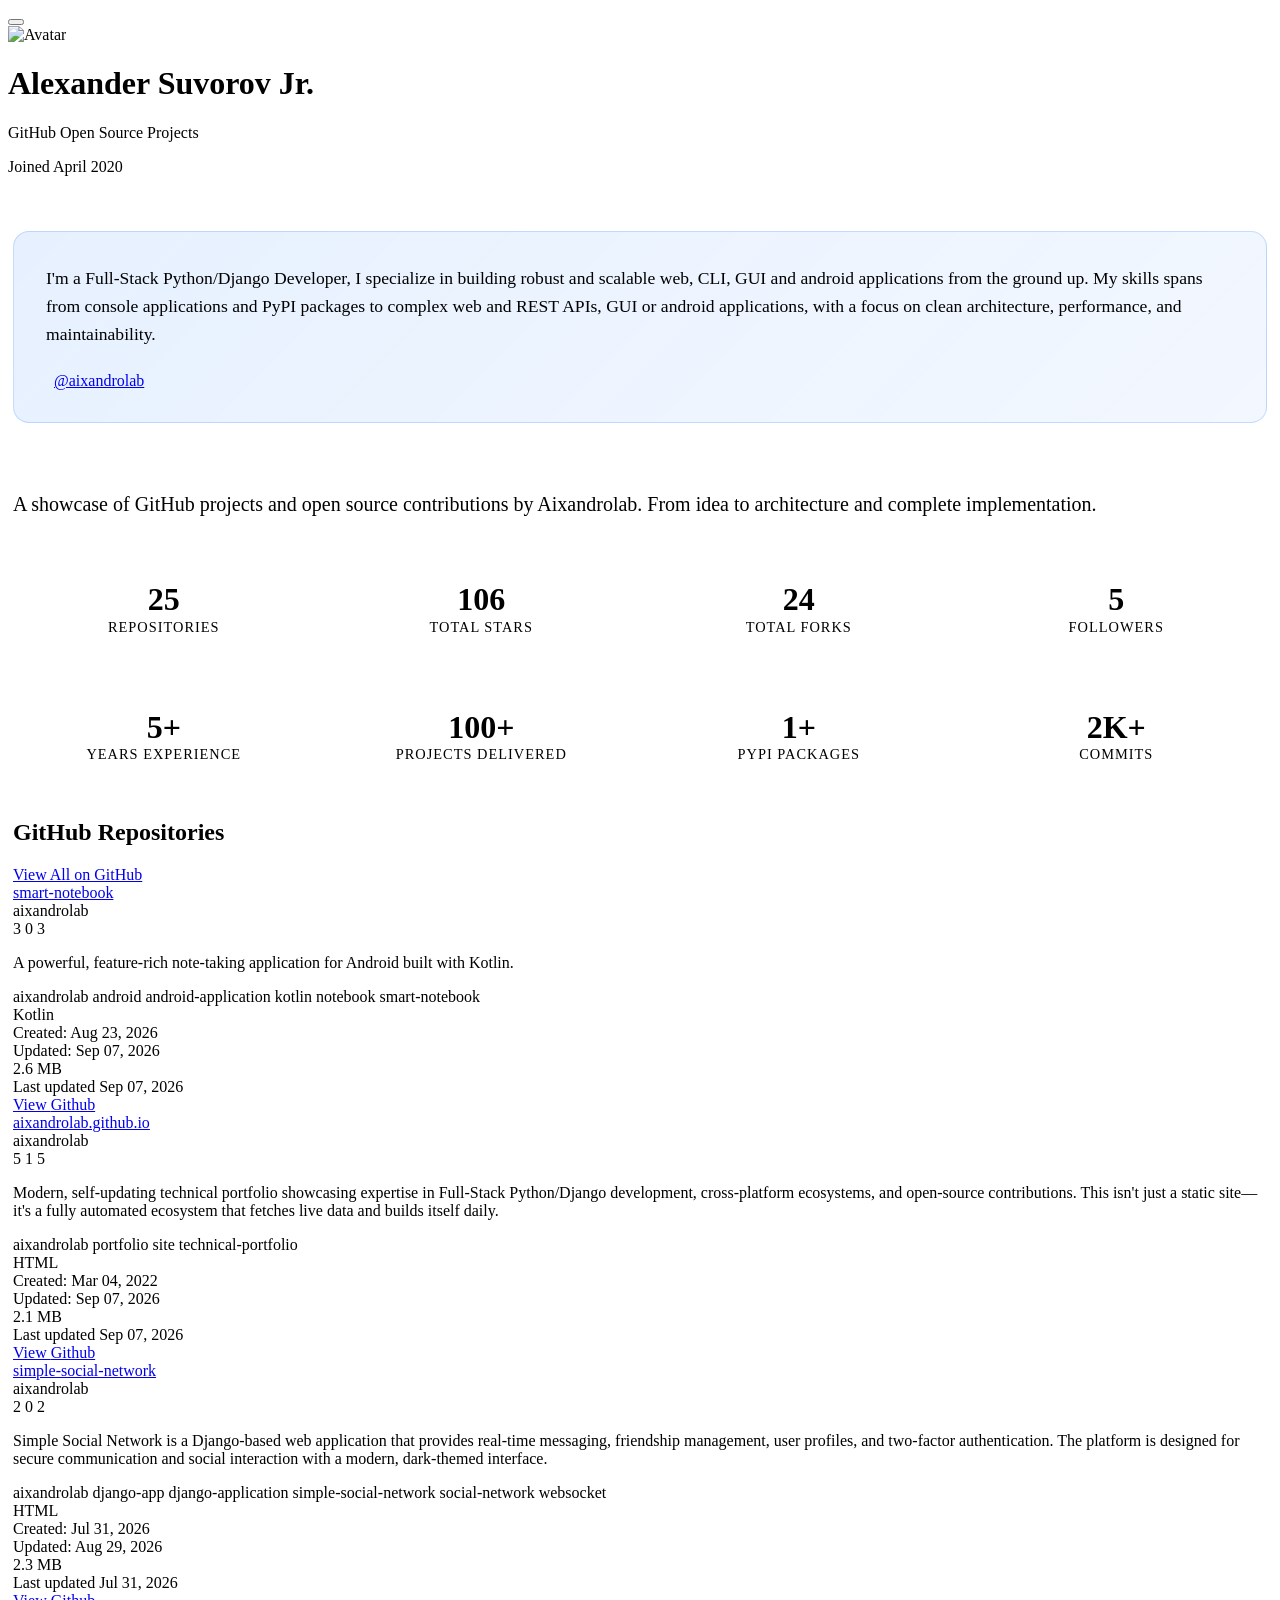
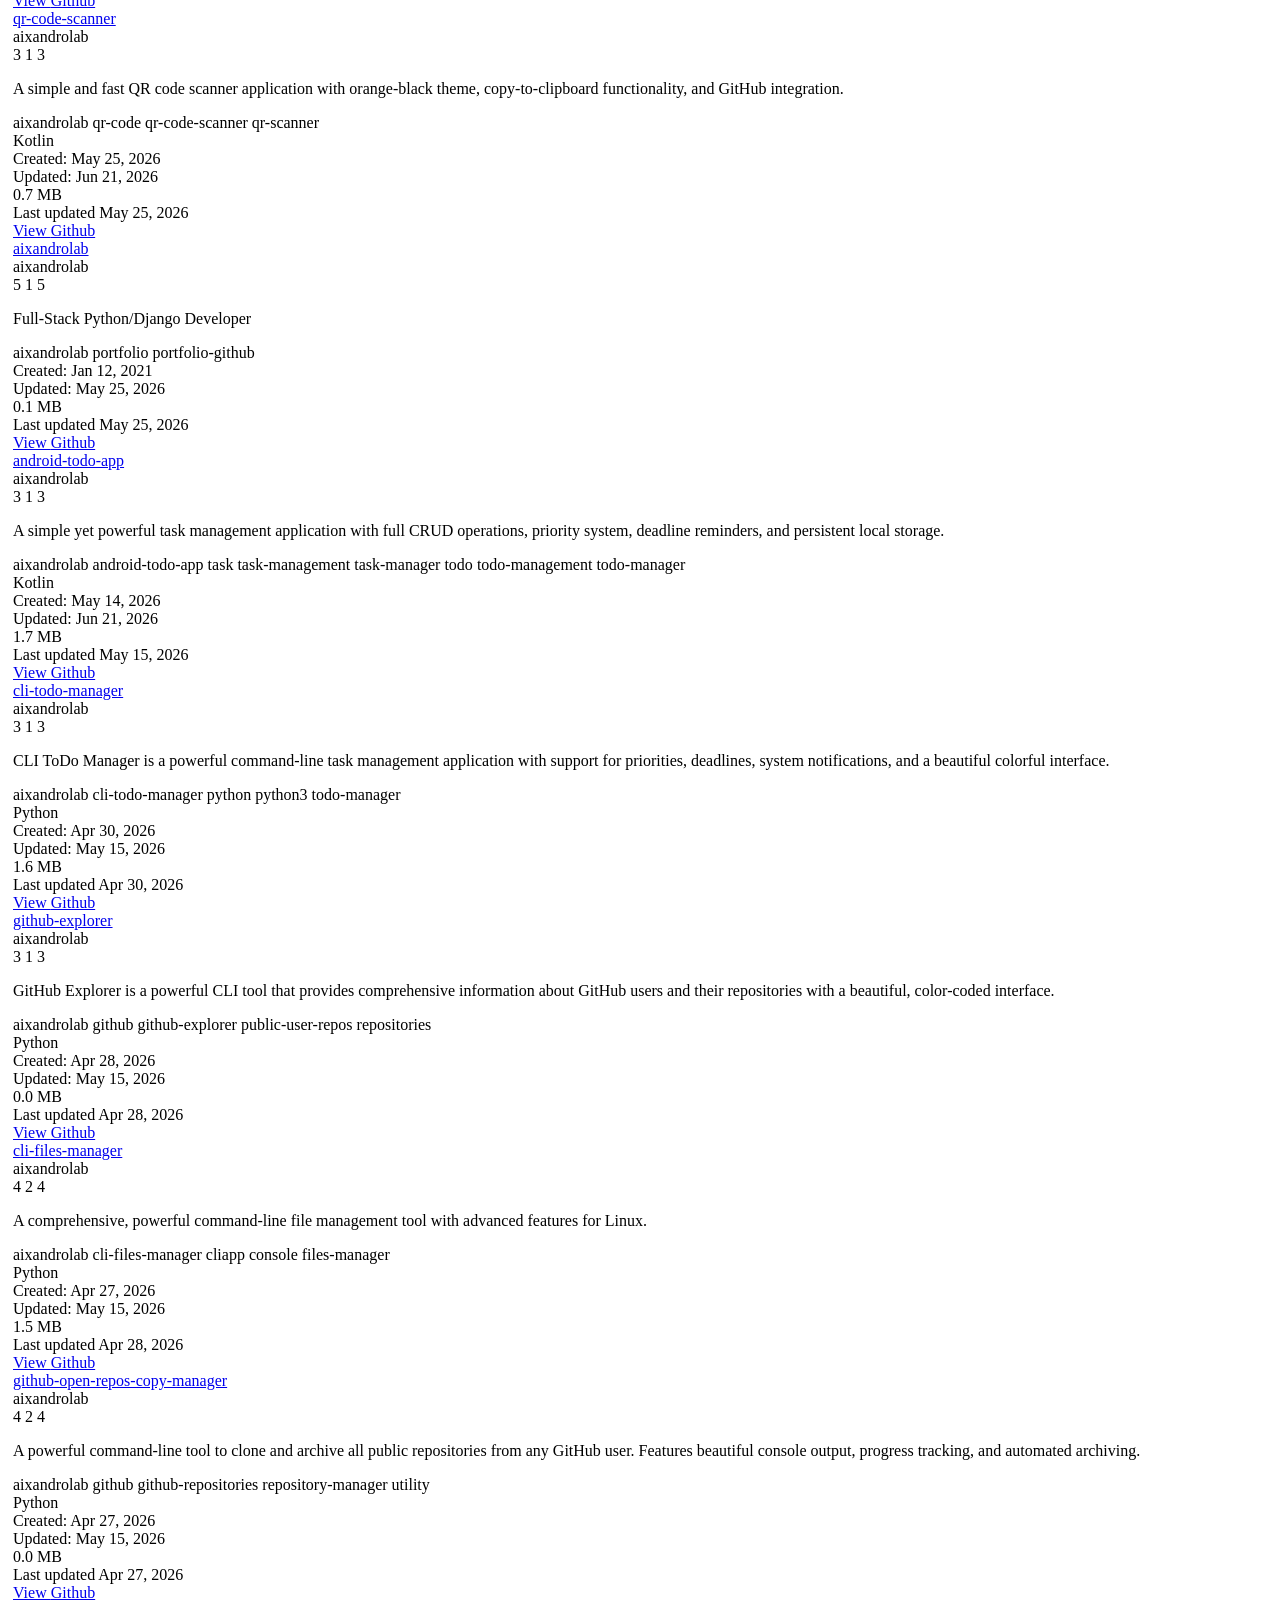
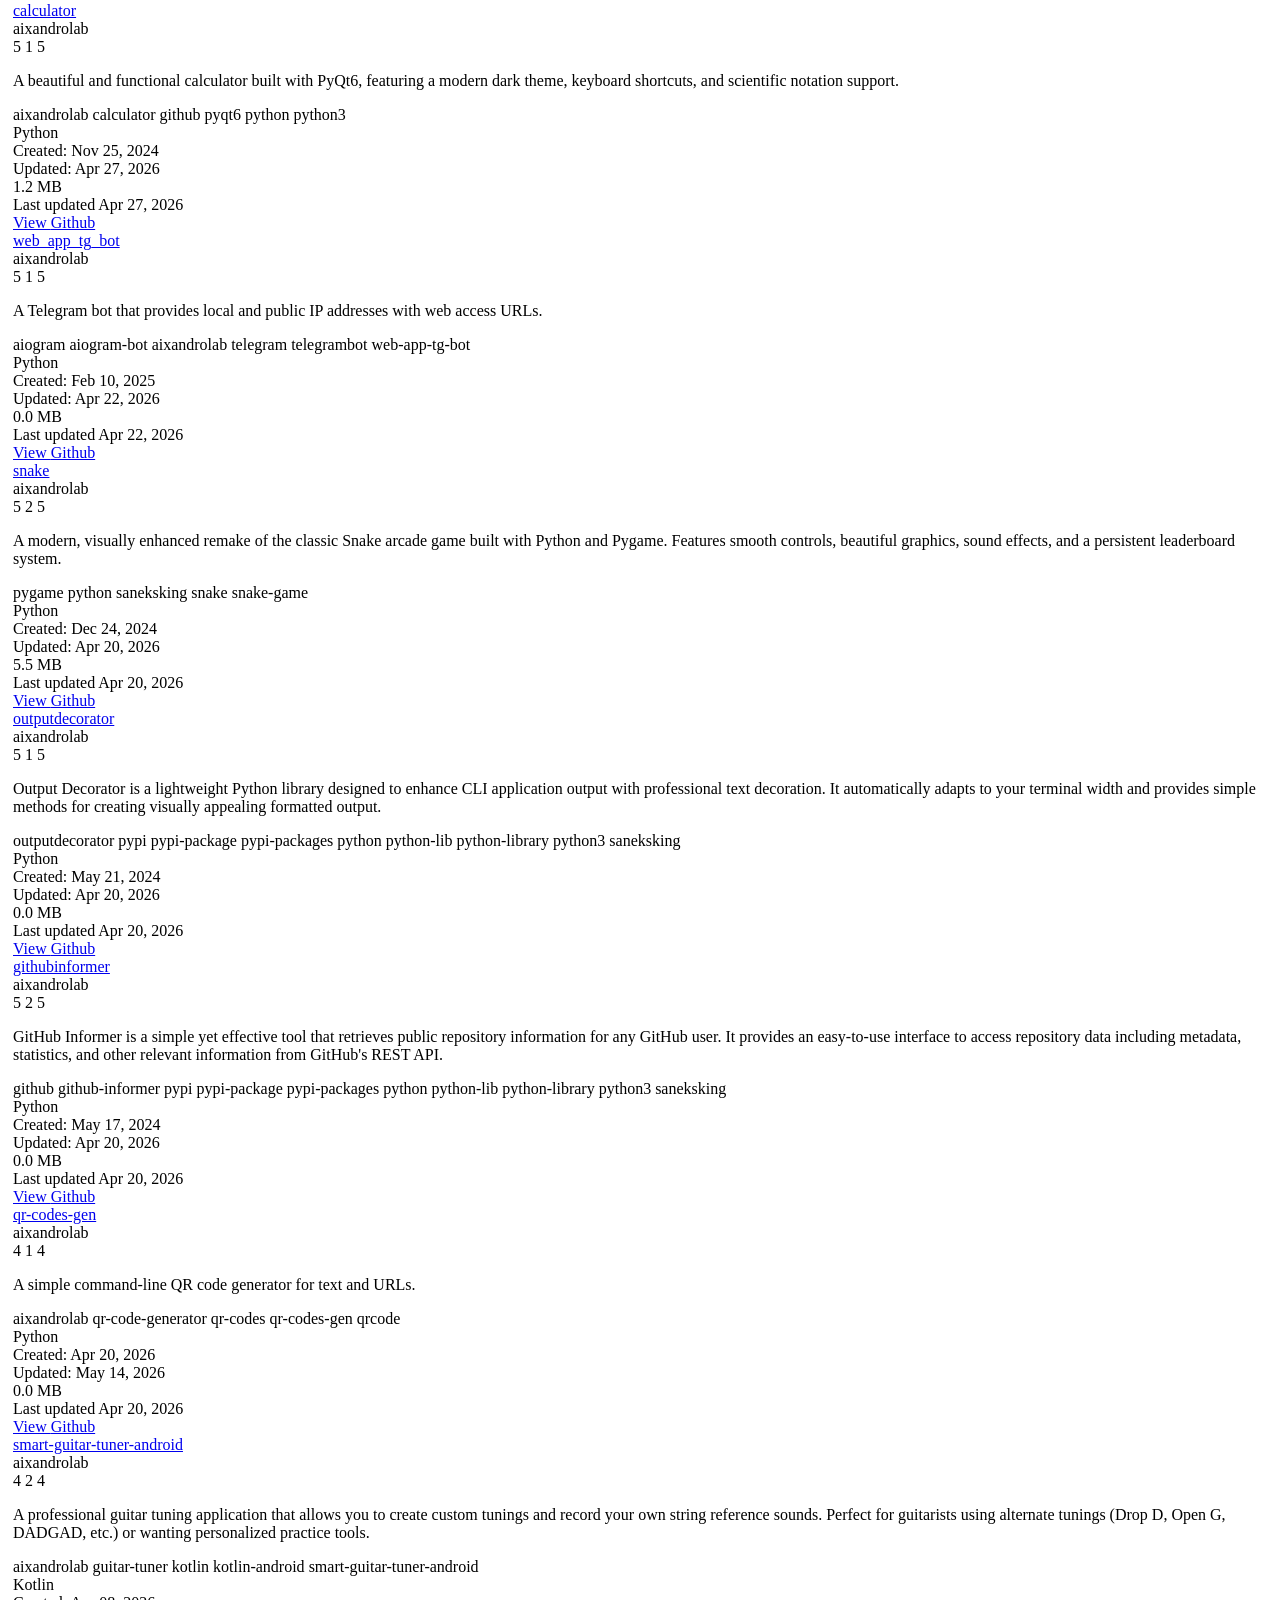
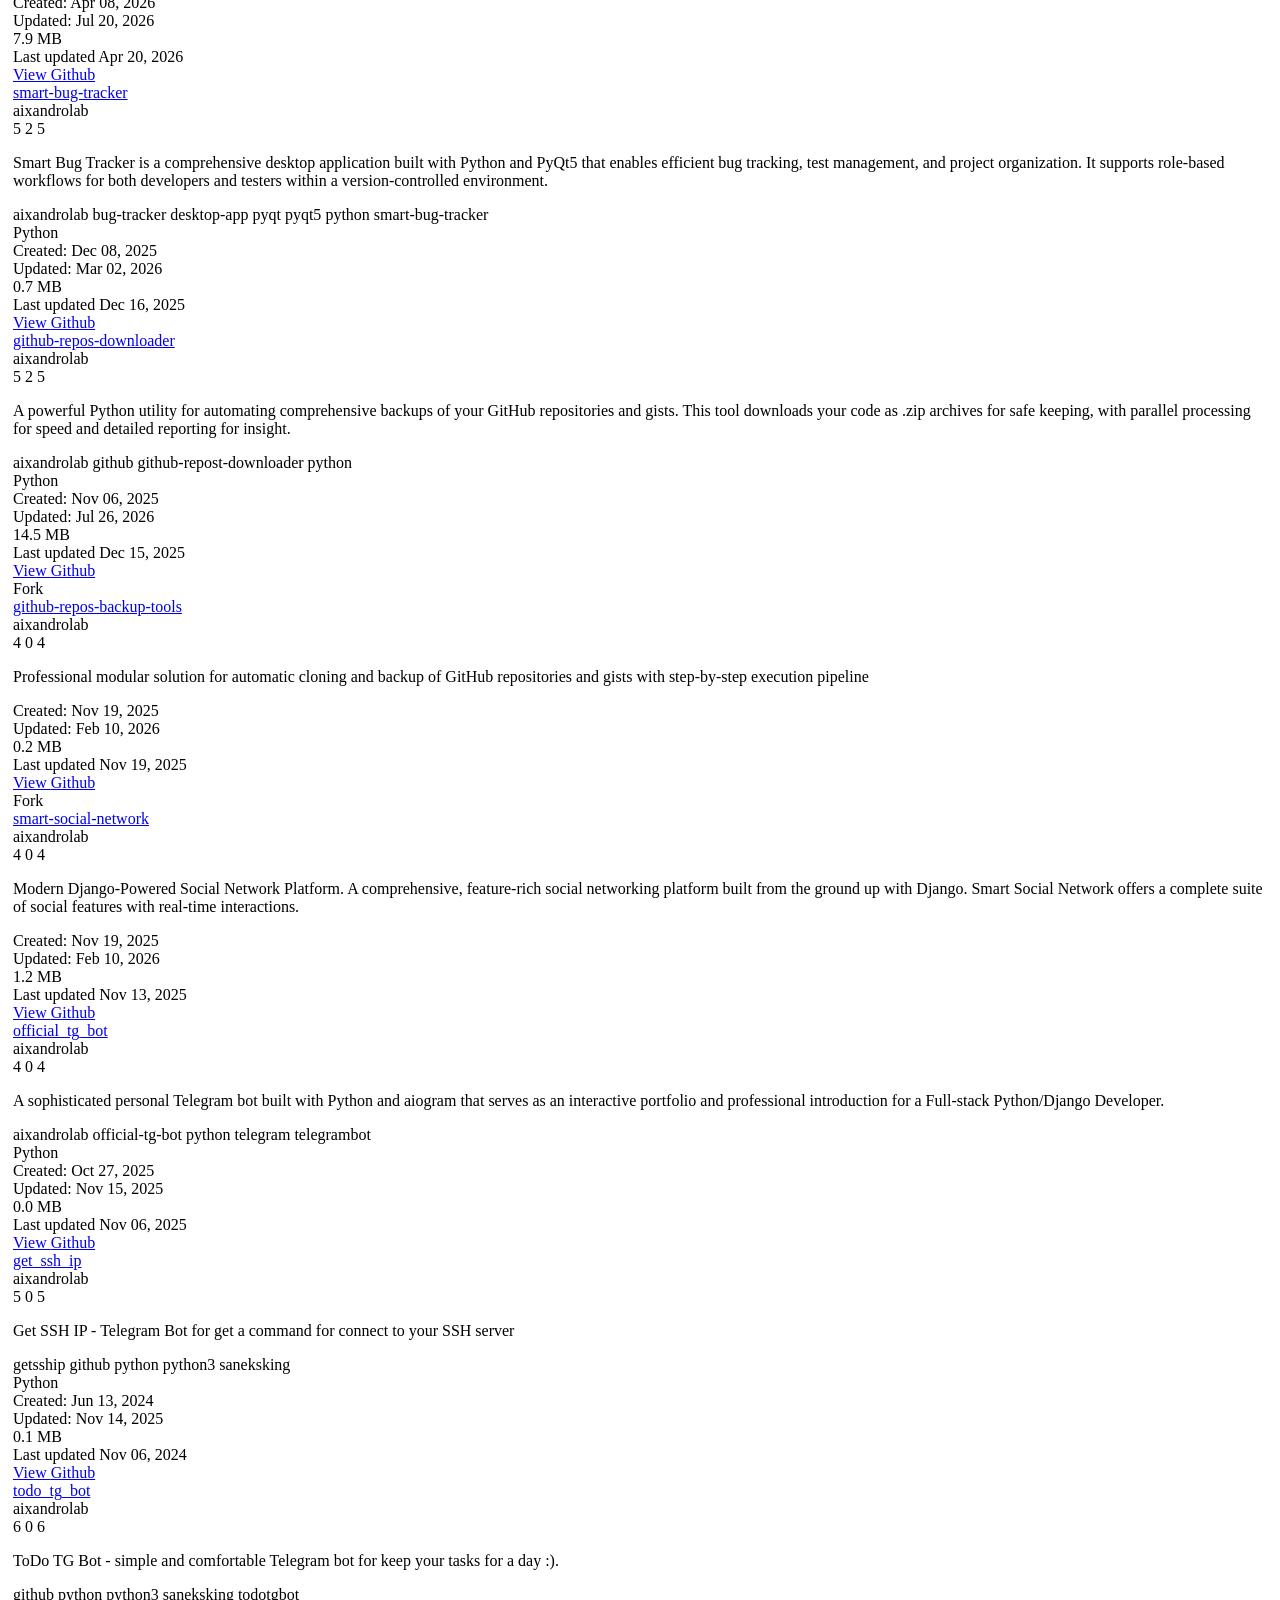
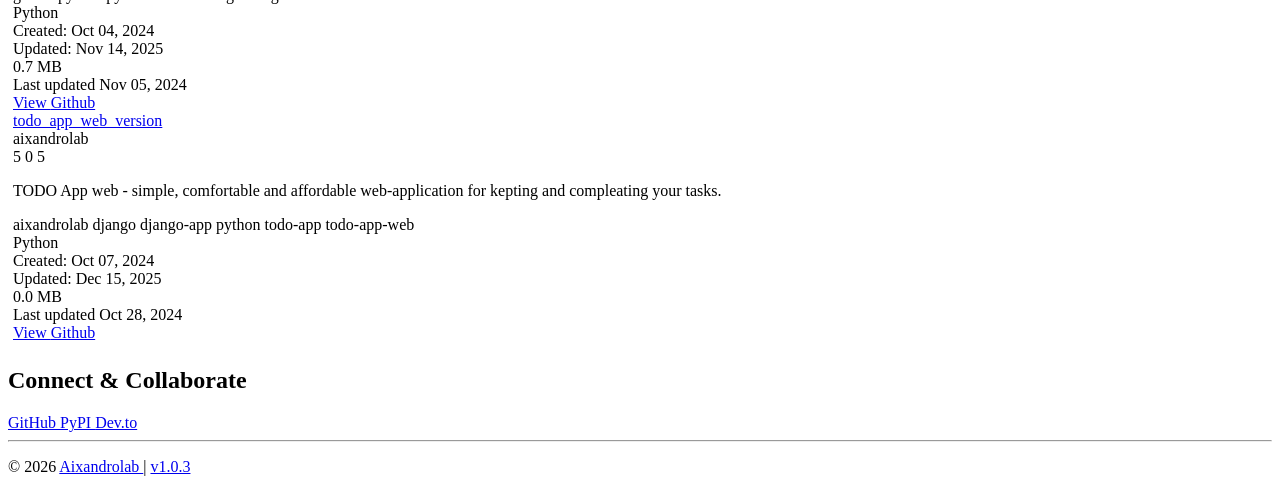
==== commit 83c3cbfa: "Update data and pages 2026-09-08" ====
--- a/projects.html
+++ b/projects.html
@@ -330,6 +330,105 @@
          </div>
          <div class="repo-header">
           <div class="repo-title-section">
+           <a class="repo-title" href="https://github.com/aixandrolab/smart-notebook" target="_blank">
+            smart-notebook
+           </a>
+           <div class="repo-owner">
+            <i class="bi bi-person">
+            </i>
+            aixandrolab
+           </div>
+          </div>
+          <div class="repo-stats">
+           <span class="repo-stat text-warning">
+            <i class="bi bi-star">
+            </i>
+            3
+           </span>
+           <span class="repo-stat text-info">
+            <i class="bi bi-diagram-2">
+            </i>
+            0
+           </span>
+           <span class="repo-stat text-primary">
+            <i class="bi bi-eye">
+            </i>
+            3
+           </span>
+          </div>
+         </div>
+         <p class="repo-description">
+          A powerful, feature-rich note-taking application for Android built with Kotlin.
+         </p>
+         <div class="repo-topics">
+          <span class="repo-topic">
+           aixandrolab
+          </span>
+          <span class="repo-topic">
+           android
+          </span>
+          <span class="repo-topic">
+           android-application
+          </span>
+          <span class="repo-topic">
+           kotlin
+          </span>
+          <span class="repo-topic">
+           notebook
+          </span>
+          <span class="repo-topic">
+           smart-notebook
+          </span>
+         </div>
+         <div class="repo-meta">
+          <div class="repo-meta-item">
+           <div class="repo-language">
+            <span class="language-dot" style="background-color: #8b949e">
+            </span>
+            Kotlin
+           </div>
+          </div>
+          <div class="repo-meta-item">
+           <i class="bi bi-calendar">
+           </i>
+           Created: Aug 23, 2026
+          </div>
+          <div class="repo-meta-item">
+           <i class="bi bi-arrow-clockwise">
+           </i>
+           Updated: Sep 07, 2026
+          </div>
+          <div class="repo-meta-item">
+           <i class="bi bi-hdd">
+           </i>
+           2.6 MB
+          </div>
+         </div>
+         <div class="repo-footer">
+          <div class="repo-updated">
+           <i class="bi bi-clock">
+           </i>
+           Last updated Sep 07, 2026
+          </div>
+          <div class="btn-group">
+           <a class="btn btn-outline-warning repo-action" href="repositories/smart-notebook.html">
+            <i class="bi bi-box-arrow-up-right">
+            </i>
+            View
+           </a>
+           <a class="btn btn-outline-primary repo-action" href="https://github.com/aixandrolab/smart-notebook" target="_blank">
+            <i class="bi bi-box-arrow-up-right">
+            </i>
+            Github
+           </a>
+          </div>
+         </div>
+        </div>
+        <div class="repo-card">
+         <div class="repo-badges">
+         </div>
+         <div class="repo-header">
+          <div class="repo-title-section">
            <a class="repo-title" href="https://github.com/aixandrolab/aixandrolab.github.io" target="_blank">
             aixandrolab.github.io
            </a>
@@ -390,19 +489,19 @@
           <div class="repo-meta-item">
            <i class="bi bi-arrow-clockwise">
            </i>
-           Updated: Sep 06, 2026
+           Updated: Sep 07, 2026
           </div>
           <div class="repo-meta-item">
            <i class="bi bi-hdd">
            </i>
-           2.0 MB
+           2.1 MB
           </div>
          </div>
          <div class="repo-footer">
           <div class="repo-updated">
            <i class="bi bi-clock">
            </i>
-           Last updated Sep 06, 2026
+           Last updated Sep 07, 2026
           </div>
           <div class="btn-group">
            <a class="btn btn-outline-warning repo-action" href="repositories/aixandrolab.github.io.html">
@@ -411,105 +510,6 @@
             View
            </a>
            <a class="btn btn-outline-primary repo-action" href="https://github.com/aixandrolab/aixandrolab.github.io" target="_blank">
-            <i class="bi bi-box-arrow-up-right">
-            </i>
-            Github
-           </a>
-          </div>
-         </div>
-        </div>
-        <div class="repo-card">
-         <div class="repo-badges">
-         </div>
-         <div class="repo-header">
-          <div class="repo-title-section">
-           <a class="repo-title" href="https://github.com/aixandrolab/smart-notebook" target="_blank">
-            smart-notebook
-           </a>
-           <div class="repo-owner">
-            <i class="bi bi-person">
-            </i>
-            aixandrolab
-           </div>
-          </div>
-          <div class="repo-stats">
-           <span class="repo-stat text-warning">
-            <i class="bi bi-star">
-            </i>
-            3
-           </span>
-           <span class="repo-stat text-info">
-            <i class="bi bi-diagram-2">
-            </i>
-            0
-           </span>
-           <span class="repo-stat text-primary">
-            <i class="bi bi-eye">
-            </i>
-            3
-           </span>
-          </div>
-         </div>
-         <p class="repo-description">
-          A powerful, feature-rich note-taking application for Android built with Kotlin.
-         </p>
-         <div class="repo-topics">
-          <span class="repo-topic">
-           aixandrolab
-          </span>
-          <span class="repo-topic">
-           android
-          </span>
-          <span class="repo-topic">
-           android-application
-          </span>
-          <span class="repo-topic">
-           kotlin
-          </span>
-          <span class="repo-topic">
-           notebook
-          </span>
-          <span class="repo-topic">
-           smart-notebook
-          </span>
-         </div>
-         <div class="repo-meta">
-          <div class="repo-meta-item">
-           <div class="repo-language">
-            <span class="language-dot" style="background-color: #8b949e">
-            </span>
-            Kotlin
-           </div>
-          </div>
-          <div class="repo-meta-item">
-           <i class="bi bi-calendar">
-           </i>
-           Created: Aug 23, 2026
-          </div>
-          <div class="repo-meta-item">
-           <i class="bi bi-arrow-clockwise">
-           </i>
-           Updated: Sep 05, 2026
-          </div>
-          <div class="repo-meta-item">
-           <i class="bi bi-hdd">
-           </i>
-           2.6 MB
-          </div>
-         </div>
-         <div class="repo-footer">
-          <div class="repo-updated">
-           <i class="bi bi-clock">
-           </i>
-           Last updated Sep 05, 2026
-          </div>
-          <div class="btn-group">
-           <a class="btn btn-outline-warning repo-action" href="repositories/smart-notebook.html">
-            <i class="bi bi-box-arrow-up-right">
-            </i>
-            View
-           </a>
-           <a class="btn btn-outline-primary repo-action" href="https://github.com/aixandrolab/smart-notebook" target="_blank">
             <i class="bi bi-box-arrow-up-right">
             </i>
             Github
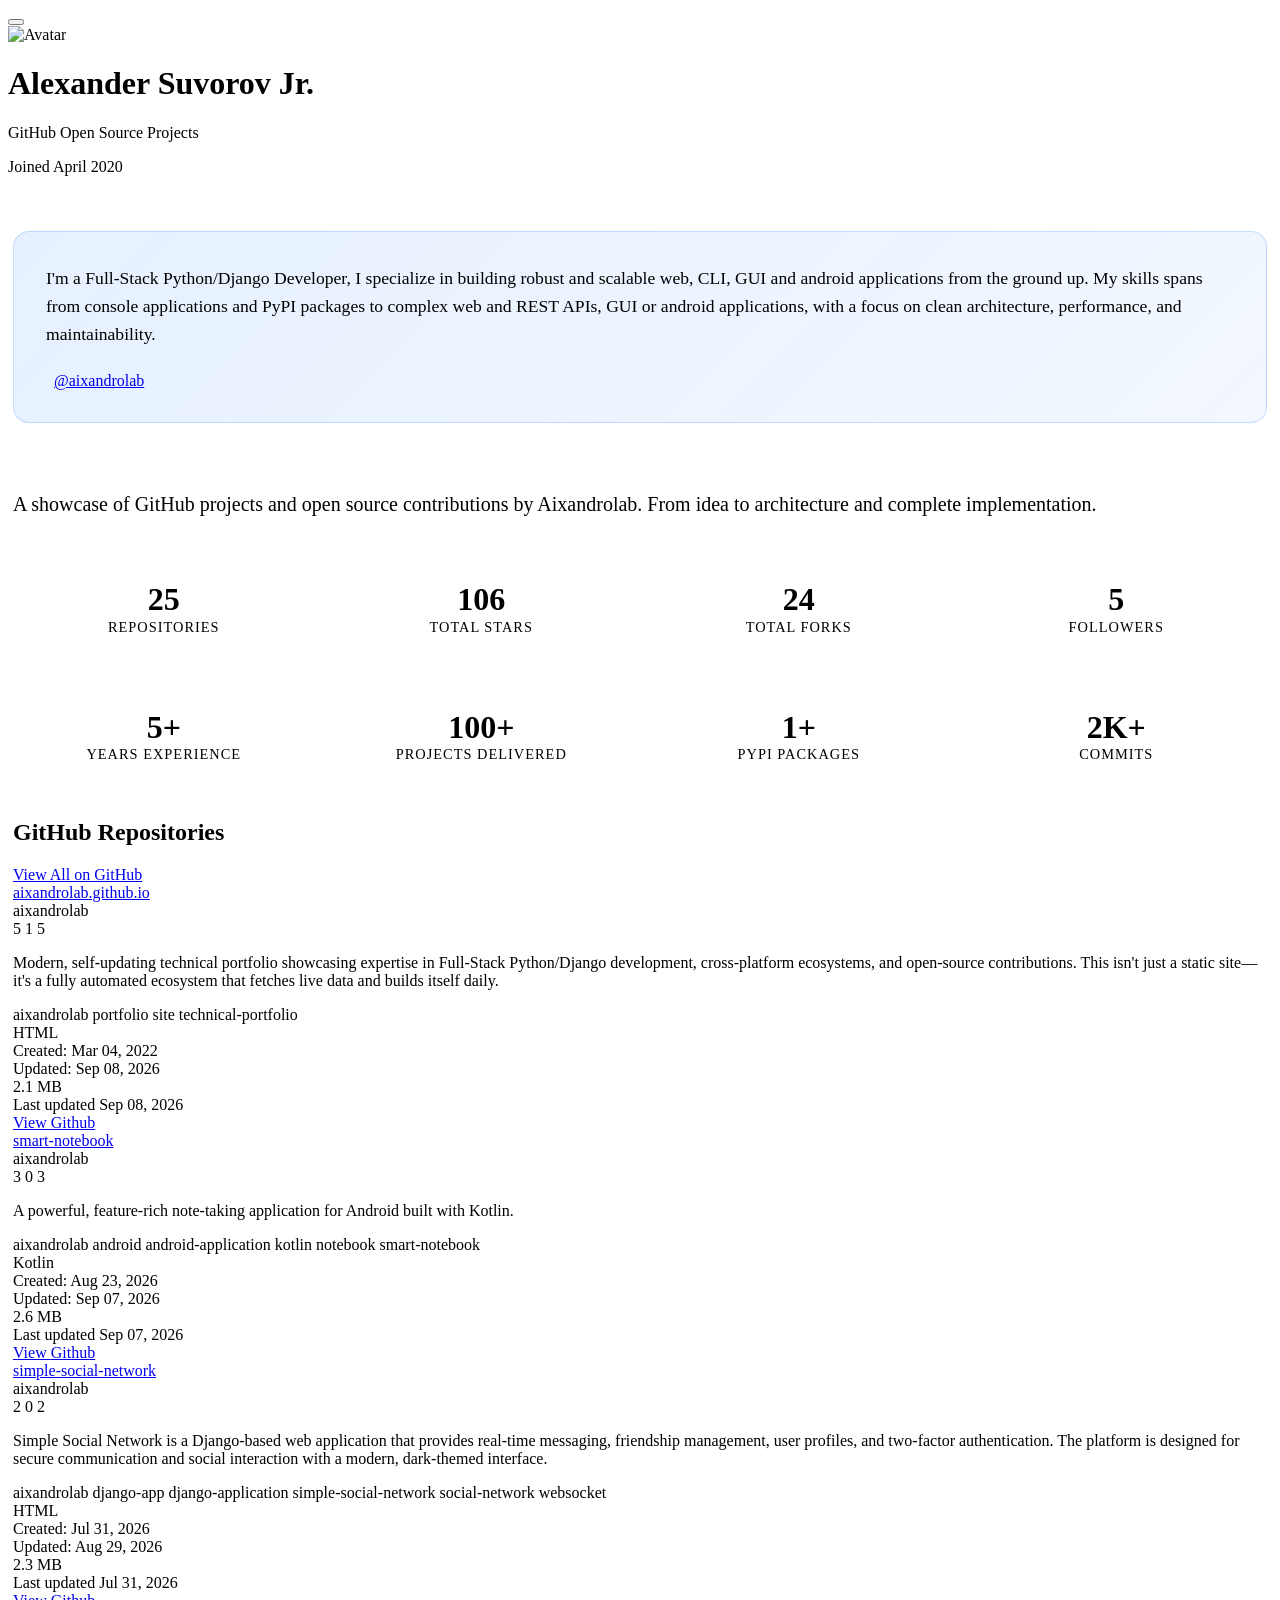
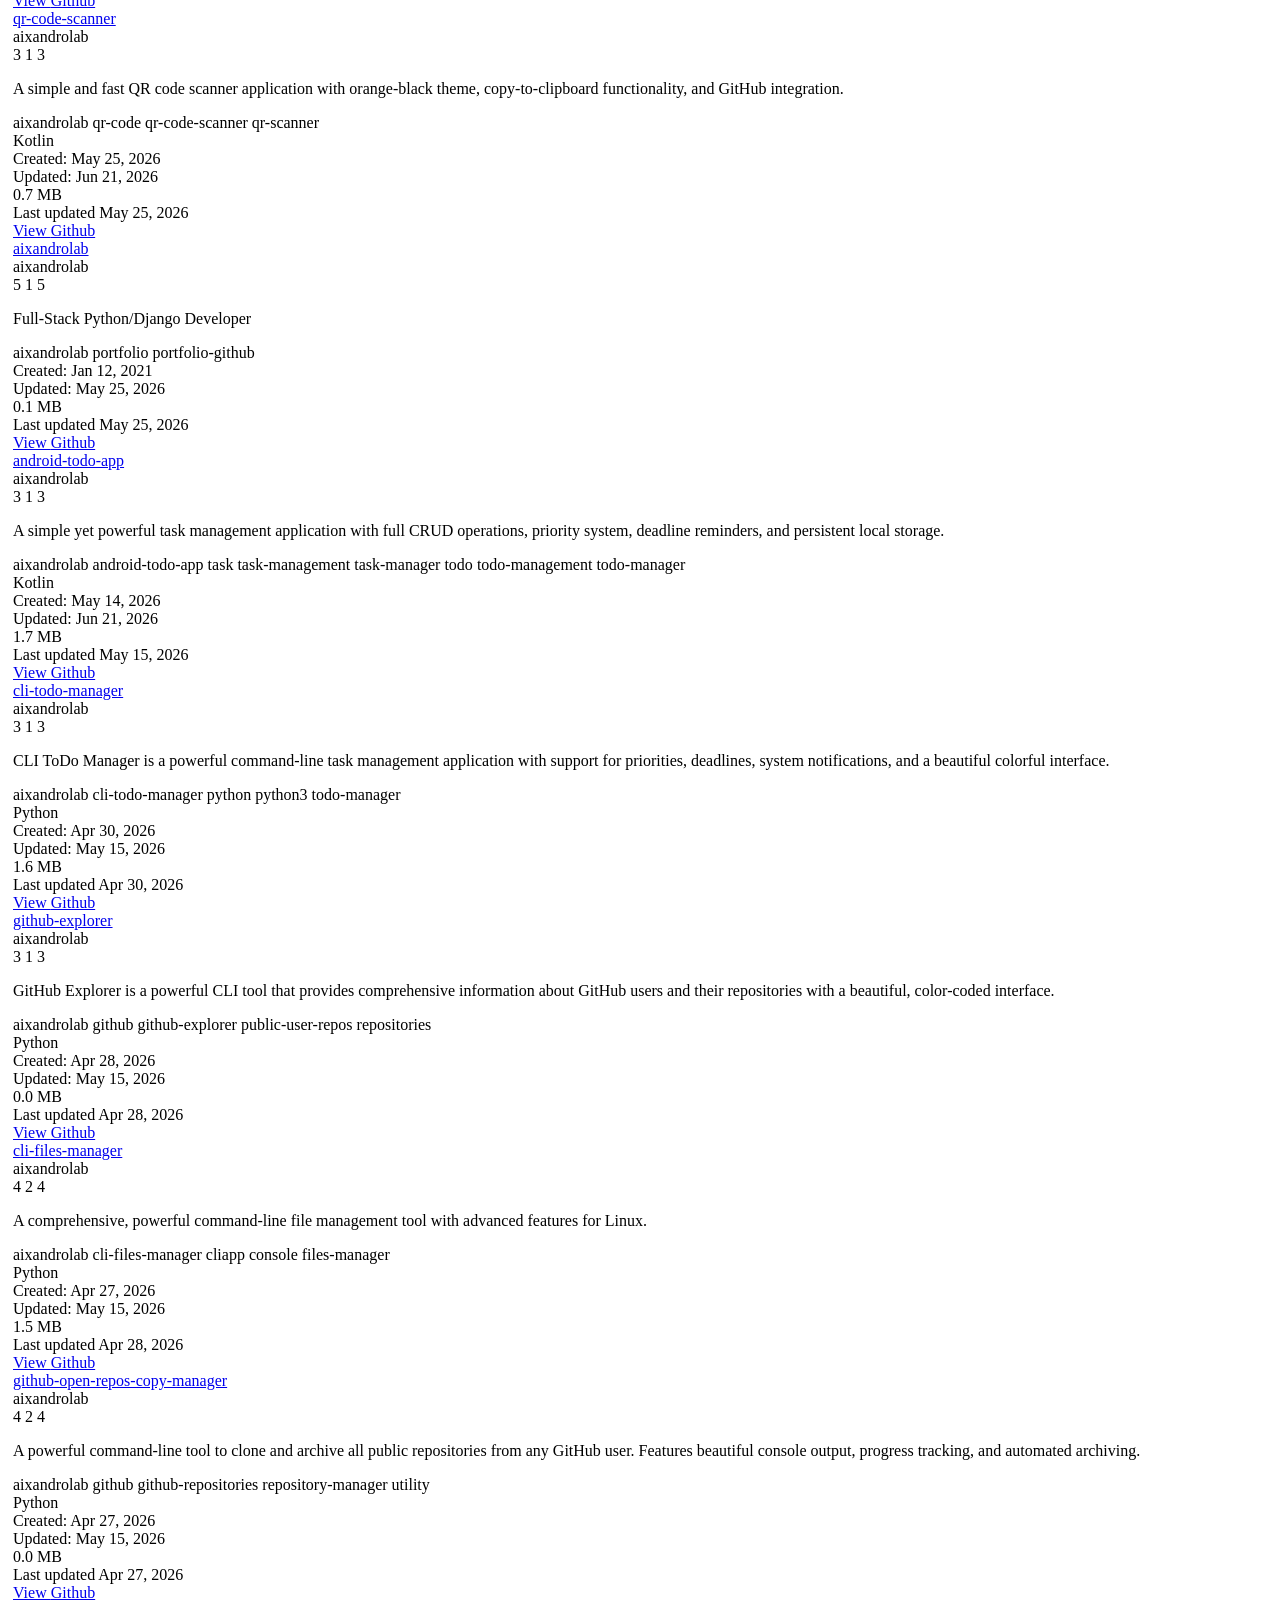
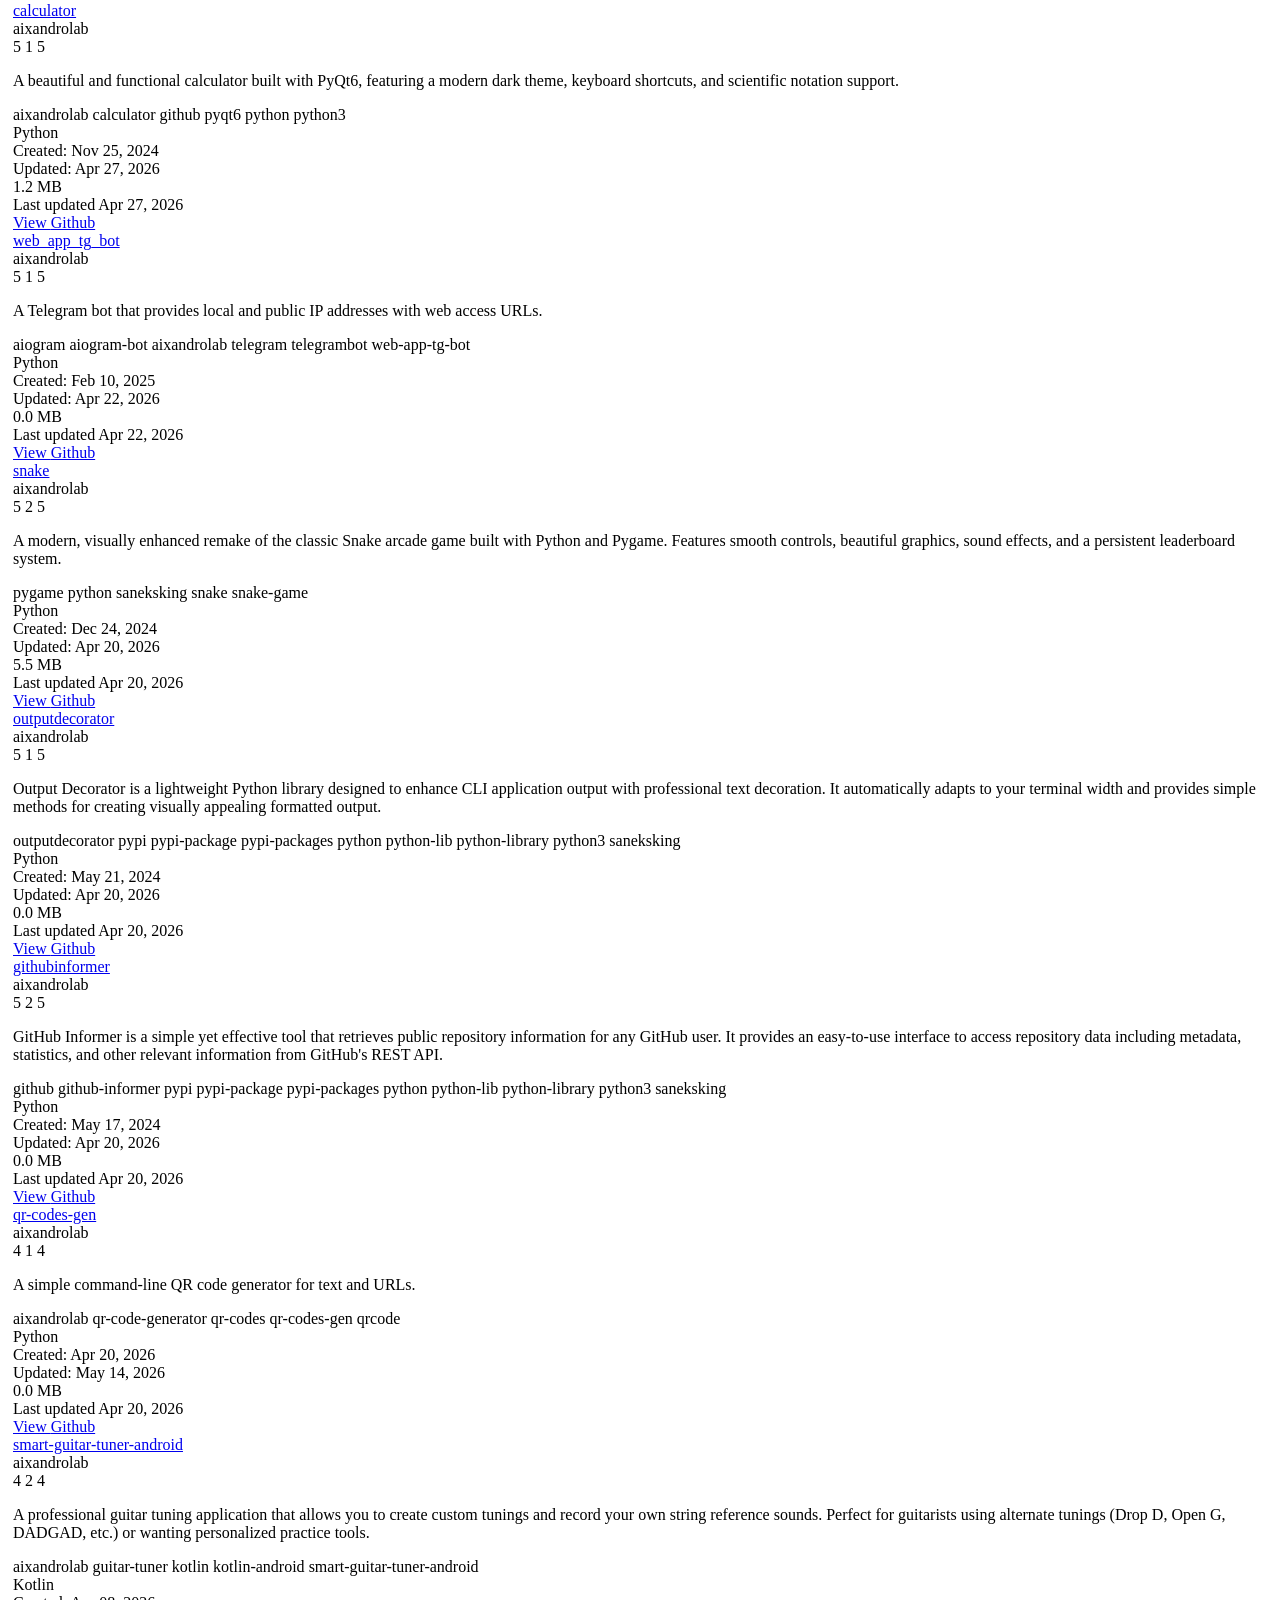
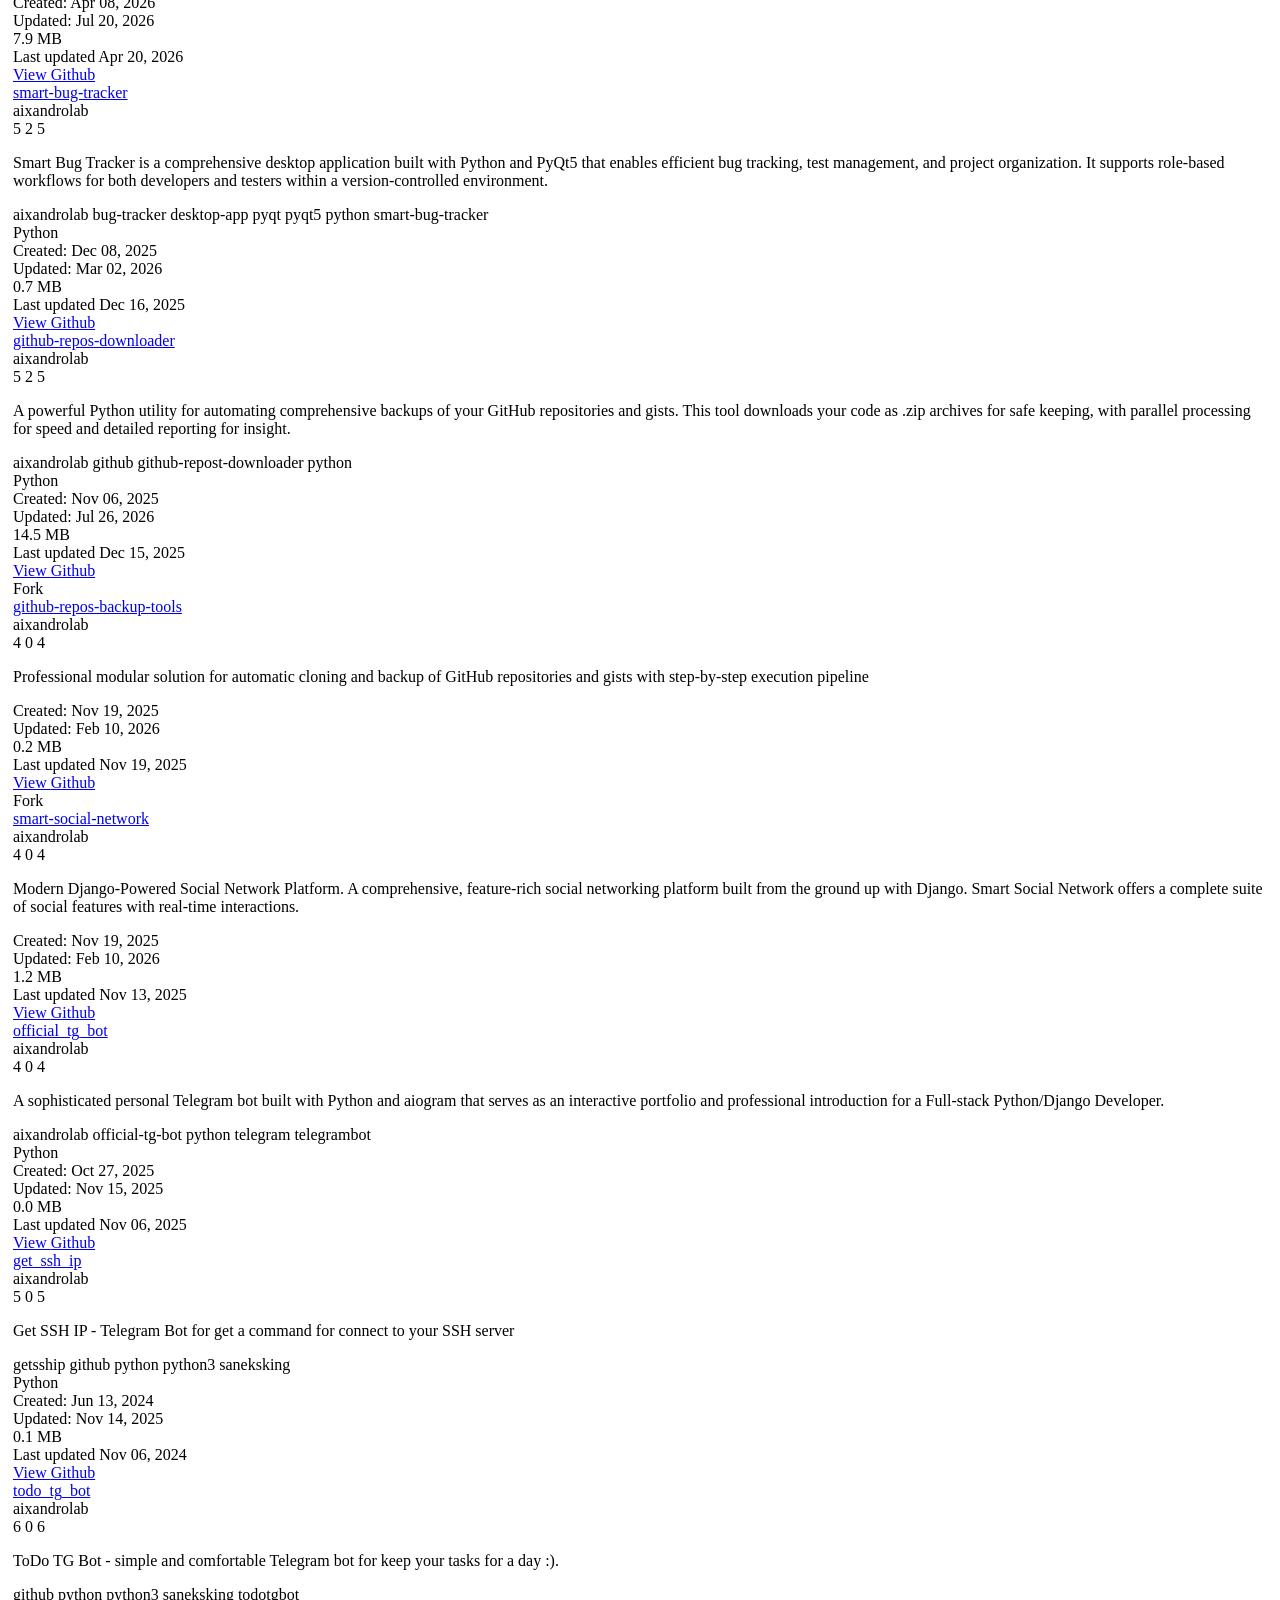
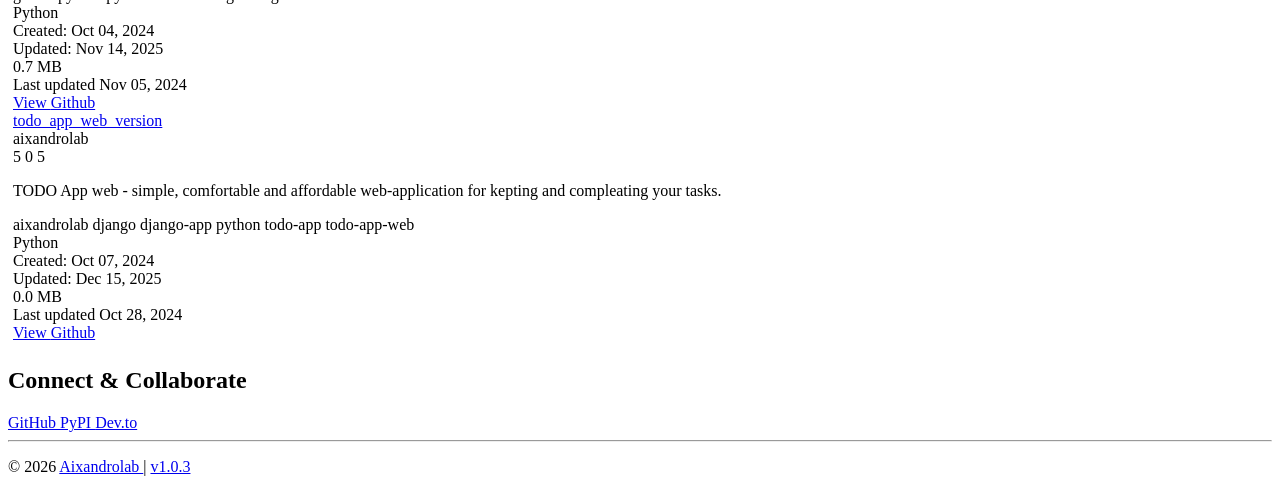
==== commit e352dc25: "Update data and pages 2026-09-09" ====
--- a/projects.html
+++ b/projects.html
@@ -330,6 +330,99 @@
          </div>
          <div class="repo-header">
           <div class="repo-title-section">
+           <a class="repo-title" href="https://github.com/aixandrolab/aixandrolab.github.io" target="_blank">
+            aixandrolab.github.io
+           </a>
+           <div class="repo-owner">
+            <i class="bi bi-person">
+            </i>
+            aixandrolab
+           </div>
+          </div>
+          <div class="repo-stats">
+           <span class="repo-stat text-warning">
+            <i class="bi bi-star">
+            </i>
+            5
+           </span>
+           <span class="repo-stat text-info">
+            <i class="bi bi-diagram-2">
+            </i>
+            1
+           </span>
+           <span class="repo-stat text-primary">
+            <i class="bi bi-eye">
+            </i>
+            5
+           </span>
+          </div>
+         </div>
+         <p class="repo-description">
+          Modern, self-updating technical portfolio showcasing expertise in Full-Stack Python/Django development, cross‑platform ecosystems, and open‑source contributions. This isn't just a static site—it's a fully automated ecosystem that fetches live data and builds itself daily.
+         </p>
+         <div class="repo-topics">
+          <span class="repo-topic">
+           aixandrolab
+          </span>
+          <span class="repo-topic">
+           portfolio
+          </span>
+          <span class="repo-topic">
+           site
+          </span>
+          <span class="repo-topic">
+           technical-portfolio
+          </span>
+         </div>
+         <div class="repo-meta">
+          <div class="repo-meta-item">
+           <div class="repo-language">
+            <span class="language-dot" style="background-color: #e34c26">
+            </span>
+            HTML
+           </div>
+          </div>
+          <div class="repo-meta-item">
+           <i class="bi bi-calendar">
+           </i>
+           Created: Mar 04, 2022
+          </div>
+          <div class="repo-meta-item">
+           <i class="bi bi-arrow-clockwise">
+           </i>
+           Updated: Sep 08, 2026
+          </div>
+          <div class="repo-meta-item">
+           <i class="bi bi-hdd">
+           </i>
+           2.1 MB
+          </div>
+         </div>
+         <div class="repo-footer">
+          <div class="repo-updated">
+           <i class="bi bi-clock">
+           </i>
+           Last updated Sep 08, 2026
+          </div>
+          <div class="btn-group">
+           <a class="btn btn-outline-warning repo-action" href="repositories/aixandrolab.github.io.html">
+            <i class="bi bi-box-arrow-up-right">
+            </i>
+            View
+           </a>
+           <a class="btn btn-outline-primary repo-action" href="https://github.com/aixandrolab/aixandrolab.github.io" target="_blank">
+            <i class="bi bi-box-arrow-up-right">
+            </i>
+            Github
+           </a>
+          </div>
+         </div>
+        </div>
+        <div class="repo-card">
+         <div class="repo-badges">
+         </div>
+         <div class="repo-header">
+          <div class="repo-title-section">
            <a class="repo-title" href="https://github.com/aixandrolab/smart-notebook" target="_blank">
             smart-notebook
            </a>
@@ -417,99 +510,6 @@
             View
            </a>
            <a class="btn btn-outline-primary repo-action" href="https://github.com/aixandrolab/smart-notebook" target="_blank">
-            <i class="bi bi-box-arrow-up-right">
-            </i>
-            Github
-           </a>
-          </div>
-         </div>
-        </div>
-        <div class="repo-card">
-         <div class="repo-badges">
-         </div>
-         <div class="repo-header">
-          <div class="repo-title-section">
-           <a class="repo-title" href="https://github.com/aixandrolab/aixandrolab.github.io" target="_blank">
-            aixandrolab.github.io
-           </a>
-           <div class="repo-owner">
-            <i class="bi bi-person">
-            </i>
-            aixandrolab
-           </div>
-          </div>
-          <div class="repo-stats">
-           <span class="repo-stat text-warning">
-            <i class="bi bi-star">
-            </i>
-            5
-           </span>
-           <span class="repo-stat text-info">
-            <i class="bi bi-diagram-2">
-            </i>
-            1
-           </span>
-           <span class="repo-stat text-primary">
-            <i class="bi bi-eye">
-            </i>
-            5
-           </span>
-          </div>
-         </div>
-         <p class="repo-description">
-          Modern, self-updating technical portfolio showcasing expertise in Full-Stack Python/Django development, cross‑platform ecosystems, and open‑source contributions. This isn't just a static site—it's a fully automated ecosystem that fetches live data and builds itself daily.
-         </p>
-         <div class="repo-topics">
-          <span class="repo-topic">
-           aixandrolab
-          </span>
-          <span class="repo-topic">
-           portfolio
-          </span>
-          <span class="repo-topic">
-           site
-          </span>
-          <span class="repo-topic">
-           technical-portfolio
-          </span>
-         </div>
-         <div class="repo-meta">
-          <div class="repo-meta-item">
-           <div class="repo-language">
-            <span class="language-dot" style="background-color: #e34c26">
-            </span>
-            HTML
-           </div>
-          </div>
-          <div class="repo-meta-item">
-           <i class="bi bi-calendar">
-           </i>
-           Created: Mar 04, 2022
-          </div>
-          <div class="repo-meta-item">
-           <i class="bi bi-arrow-clockwise">
-           </i>
-           Updated: Sep 07, 2026
-          </div>
-          <div class="repo-meta-item">
-           <i class="bi bi-hdd">
-           </i>
-           2.1 MB
-          </div>
-         </div>
-         <div class="repo-footer">
-          <div class="repo-updated">
-           <i class="bi bi-clock">
-           </i>
-           Last updated Sep 07, 2026
-          </div>
-          <div class="btn-group">
-           <a class="btn btn-outline-warning repo-action" href="repositories/aixandrolab.github.io.html">
-            <i class="bi bi-box-arrow-up-right">
-            </i>
-            View
-           </a>
-           <a class="btn btn-outline-primary repo-action" href="https://github.com/aixandrolab/aixandrolab.github.io" target="_blank">
             <i class="bi bi-box-arrow-up-right">
             </i>
             Github
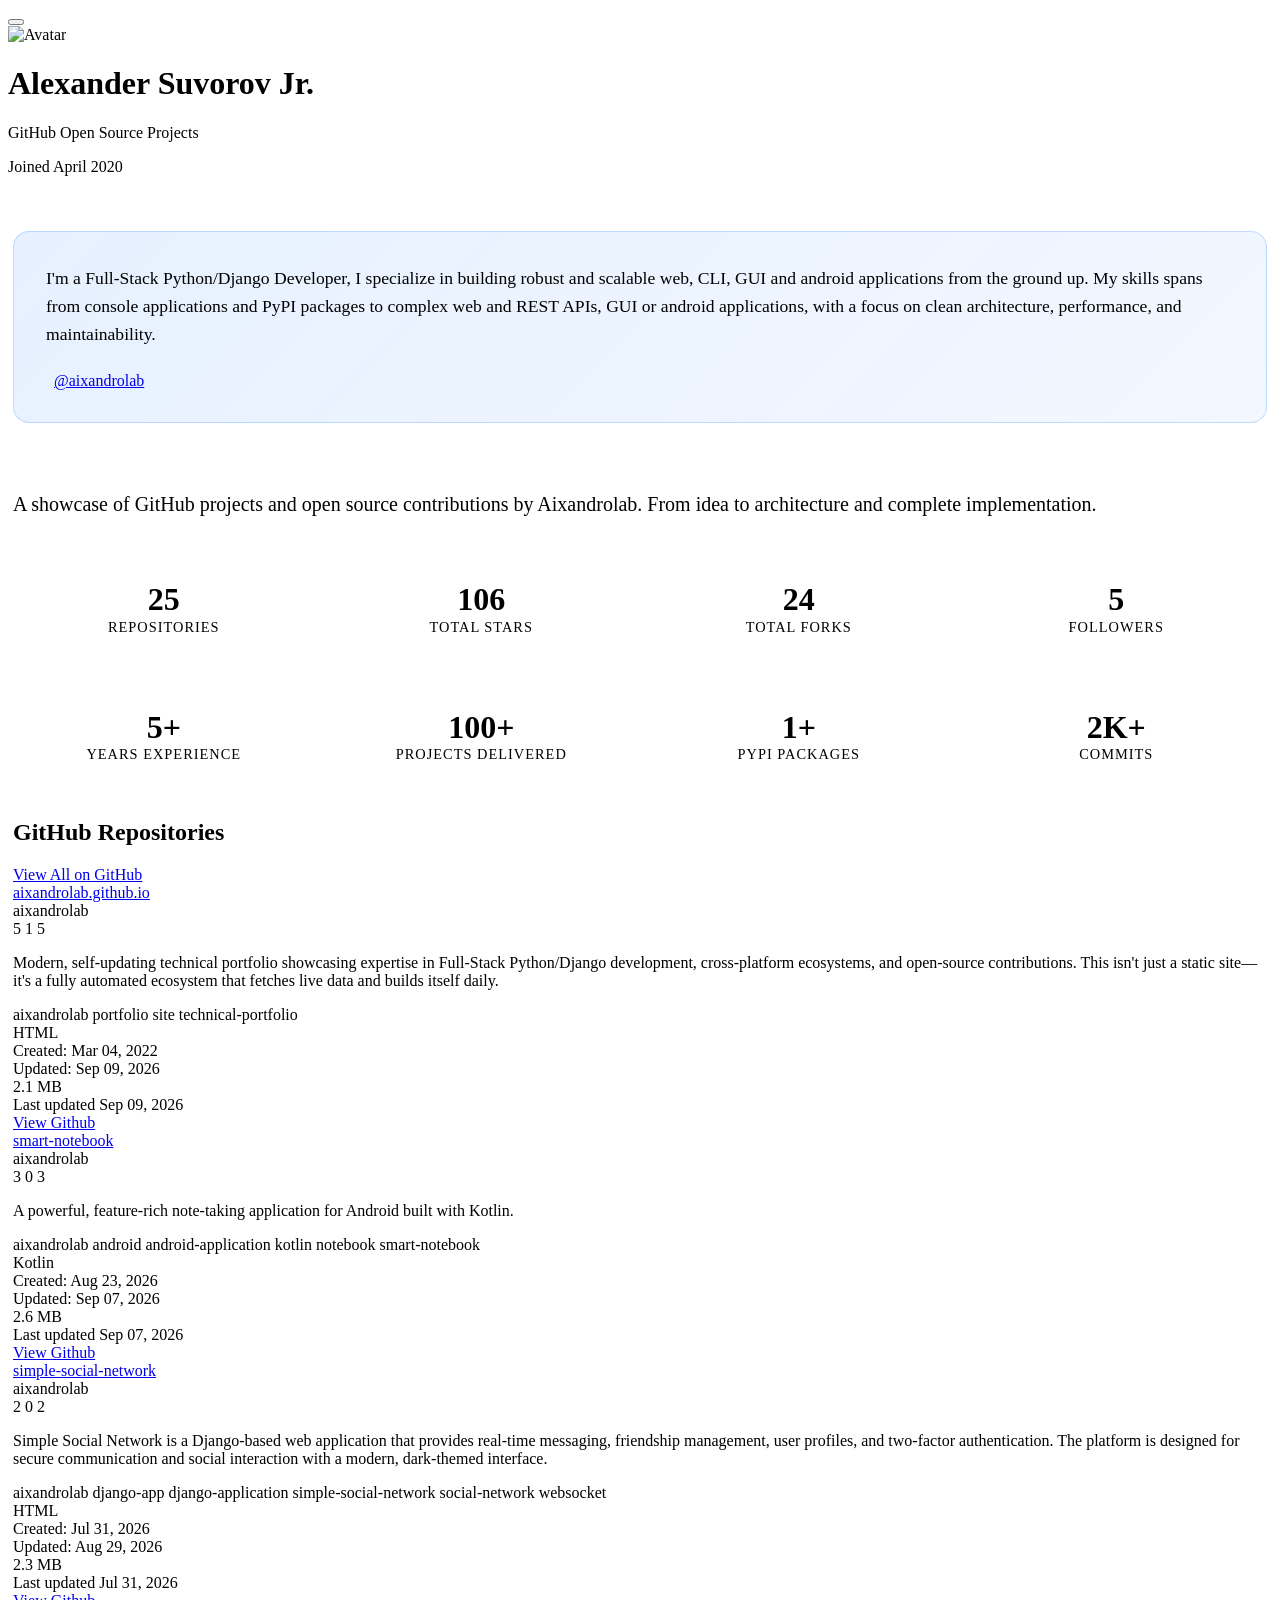
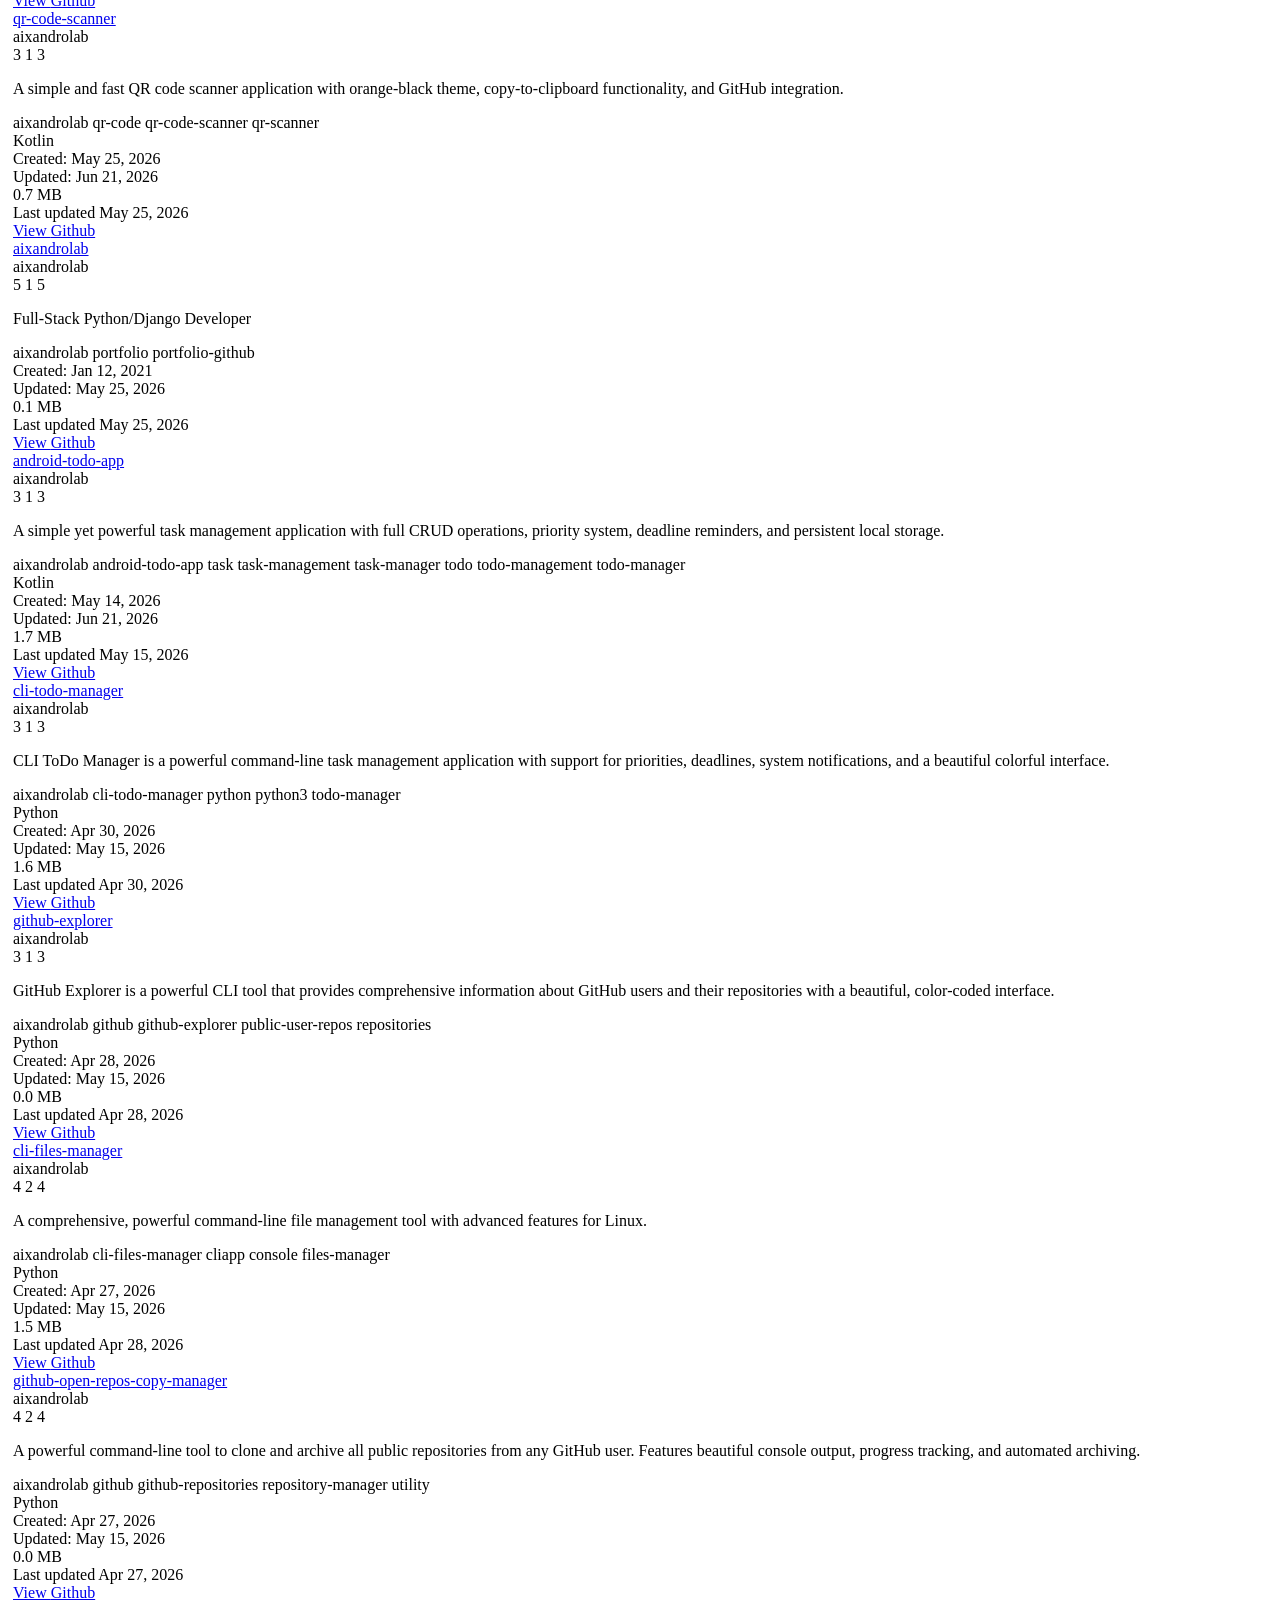
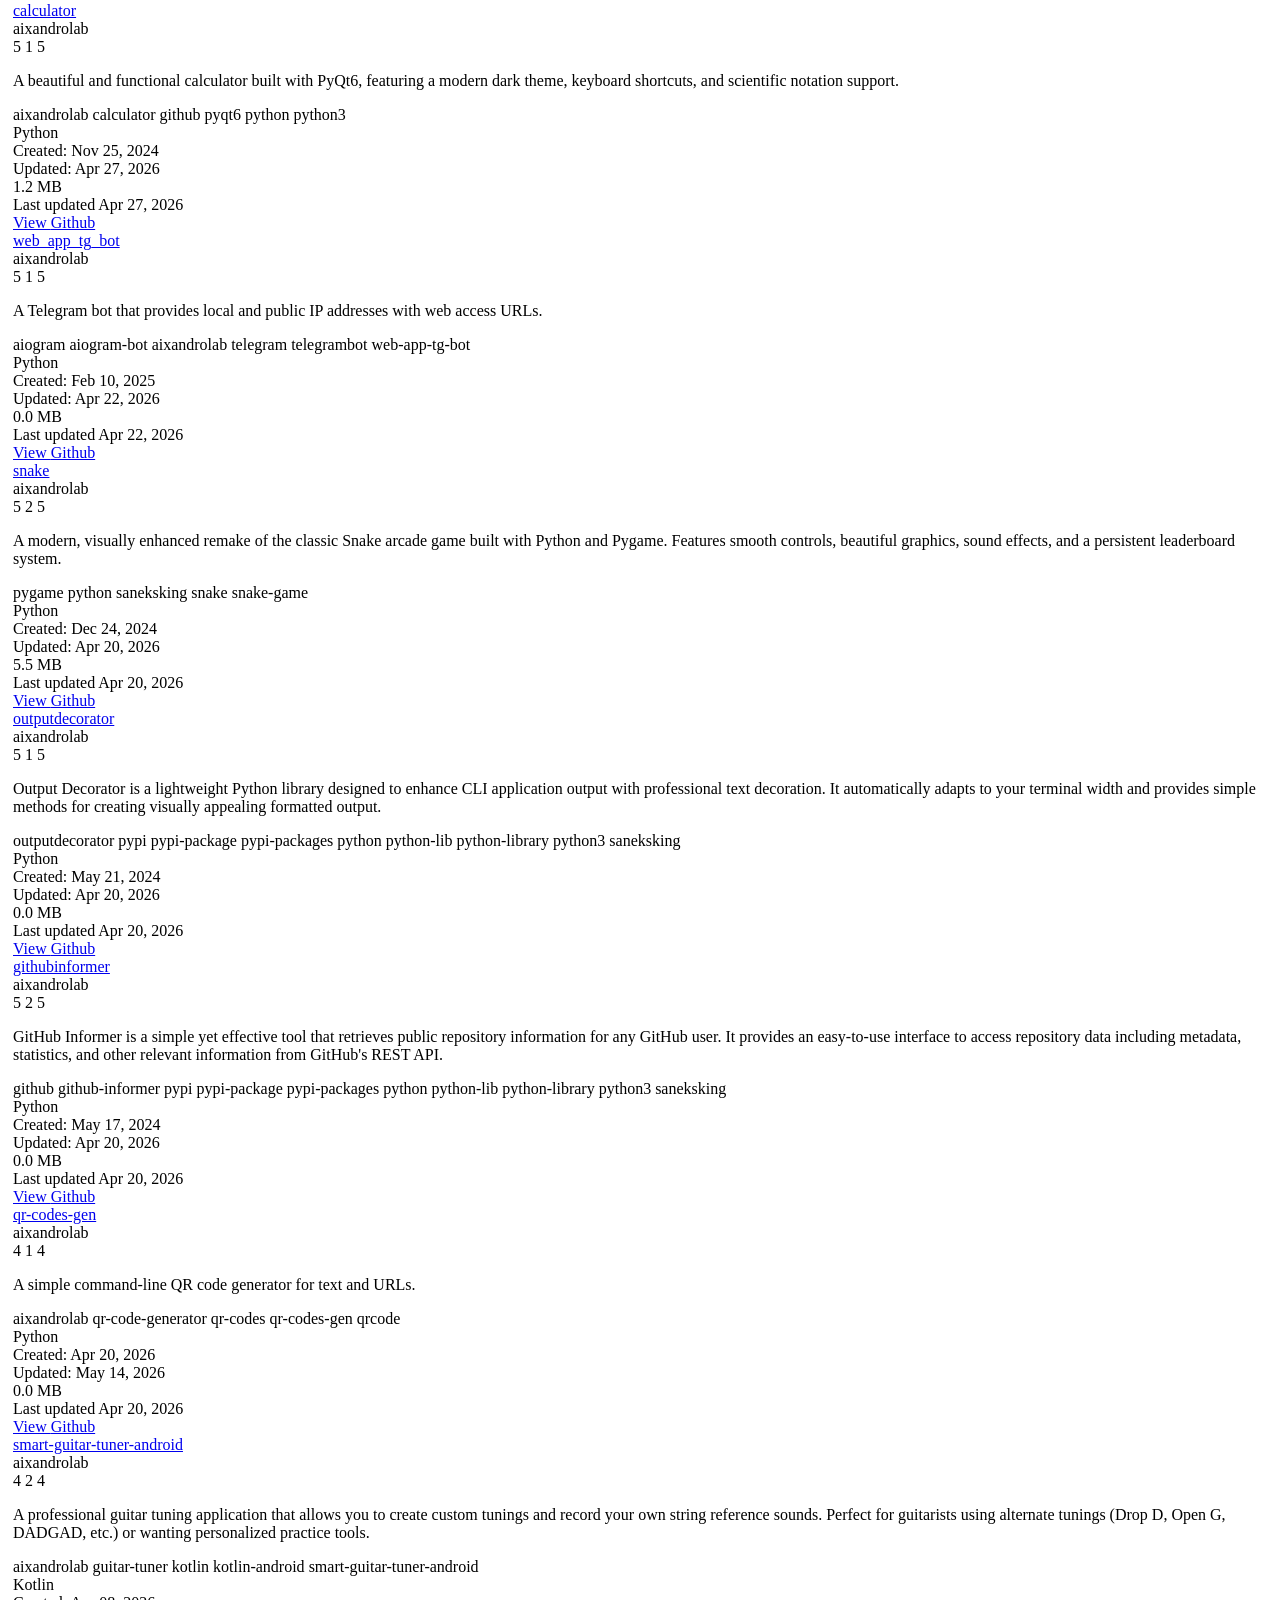
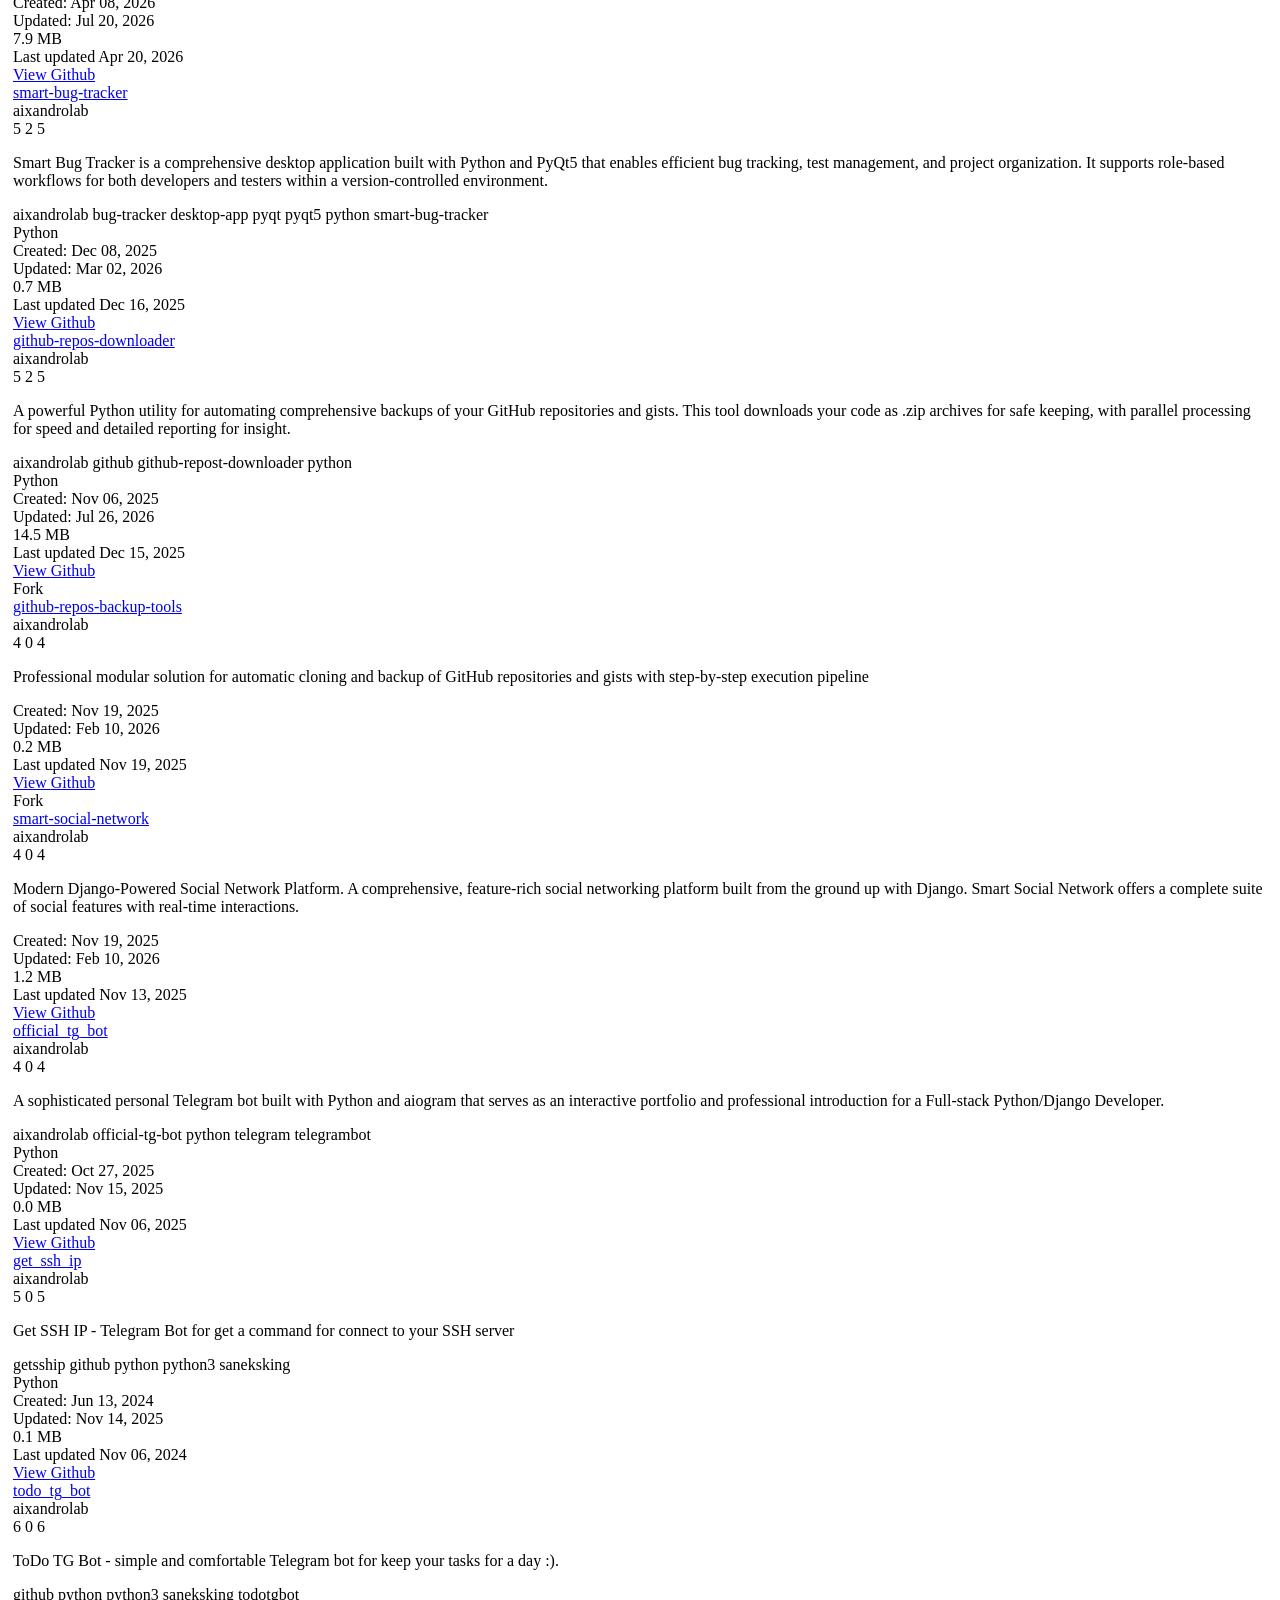
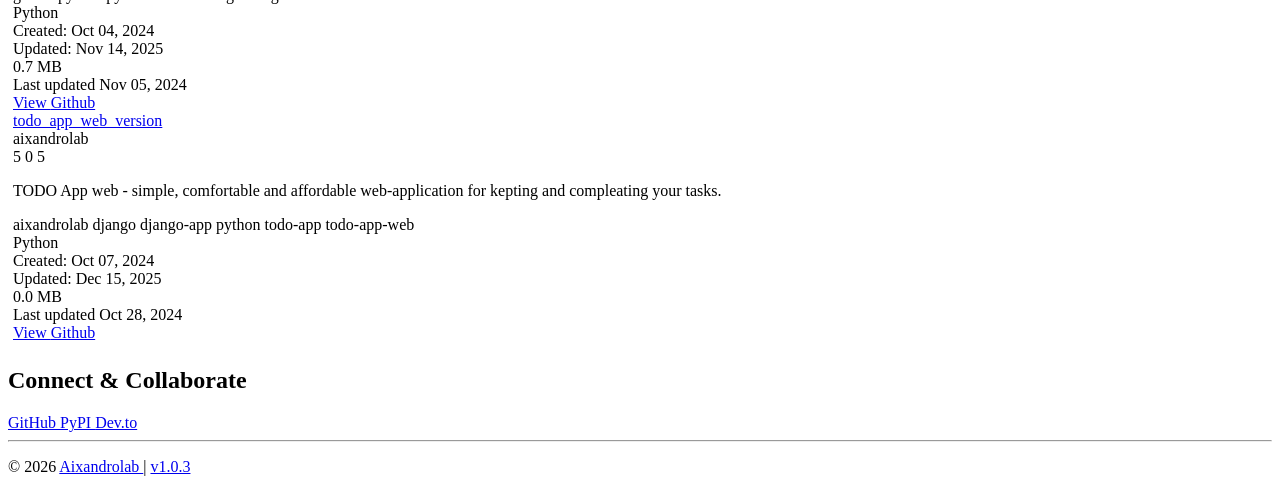
==== commit a533913a: "Update data and pages 2026-09-10" ====
--- a/projects.html
+++ b/projects.html
@@ -390,7 +390,7 @@
           <div class="repo-meta-item">
            <i class="bi bi-arrow-clockwise">
            </i>
-           Updated: Sep 08, 2026
+           Updated: Sep 09, 2026
           </div>
           <div class="repo-meta-item">
            <i class="bi bi-hdd">
@@ -402,7 +402,7 @@
           <div class="repo-updated">
            <i class="bi bi-clock">
            </i>
-           Last updated Sep 08, 2026
+           Last updated Sep 09, 2026
           </div>
           <div class="btn-group">
            <a class="btn btn-outline-warning repo-action" href="repositories/aixandrolab.github.io.html">
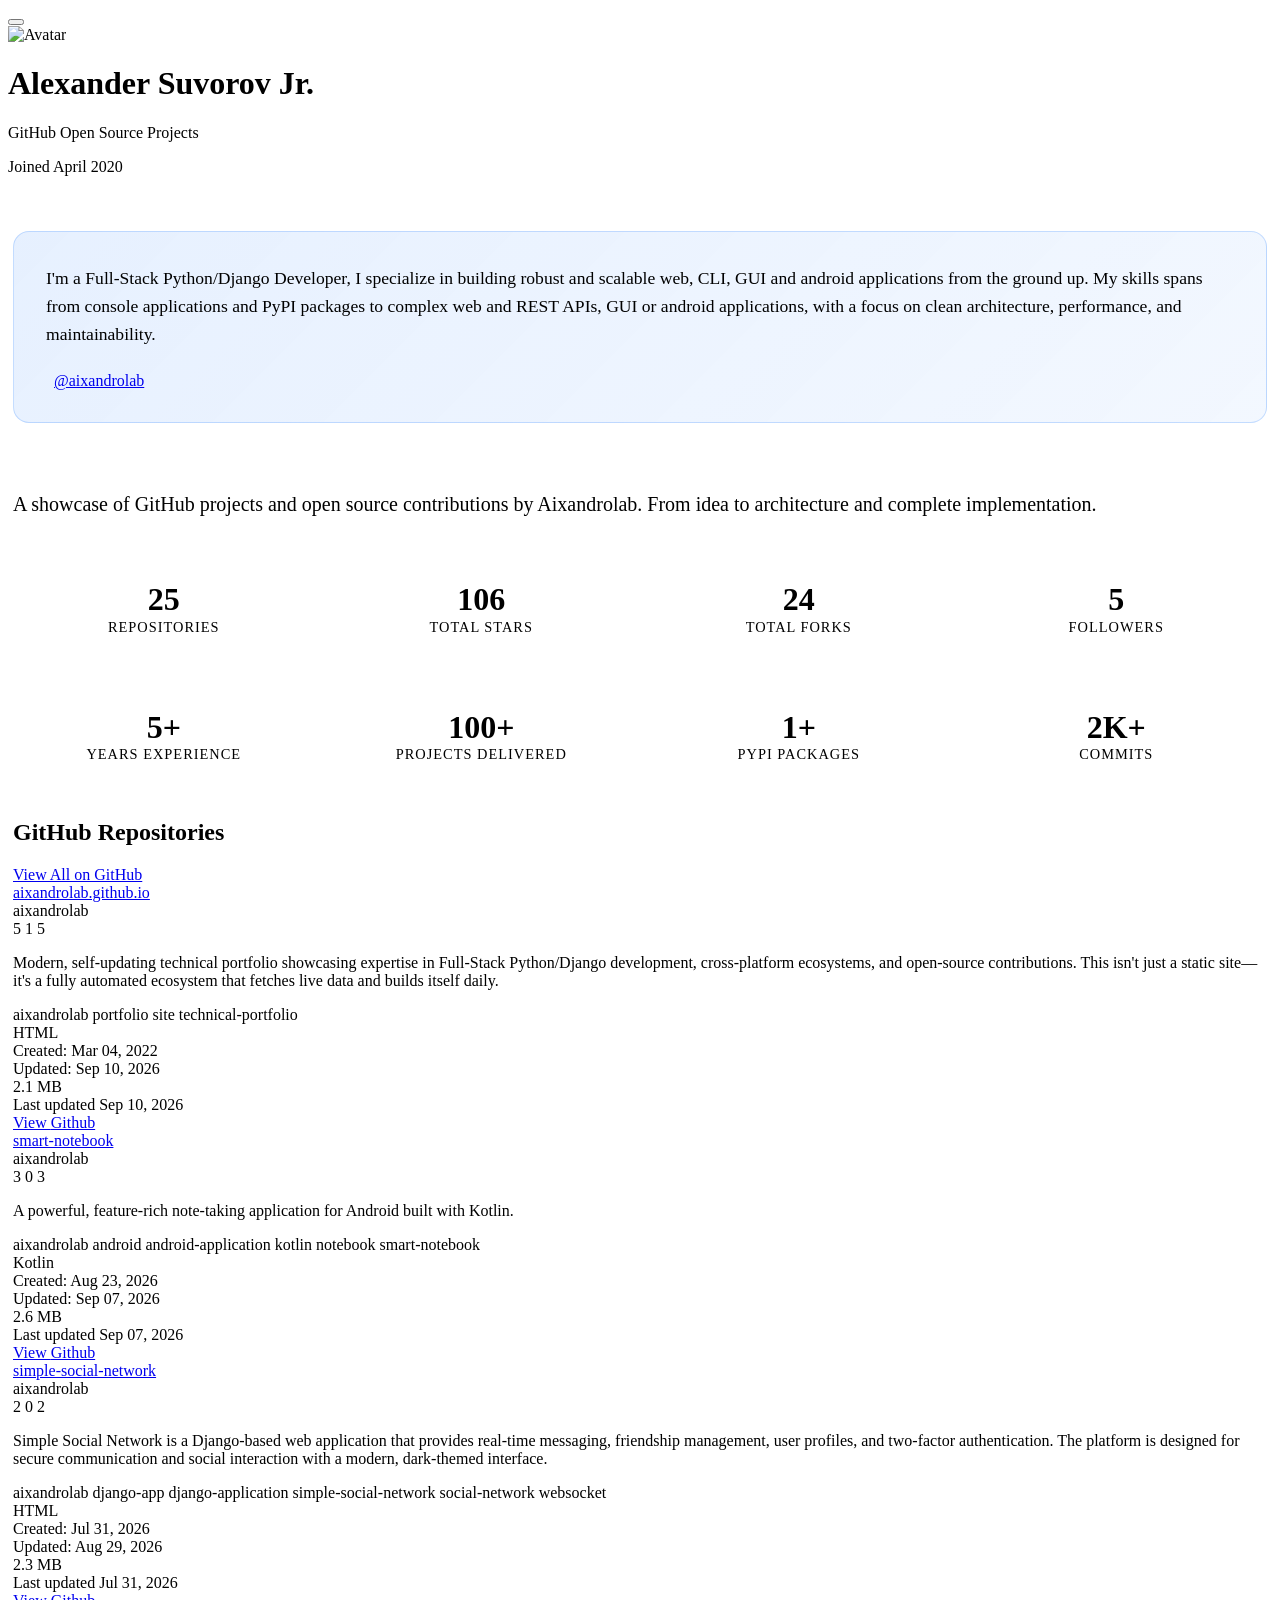
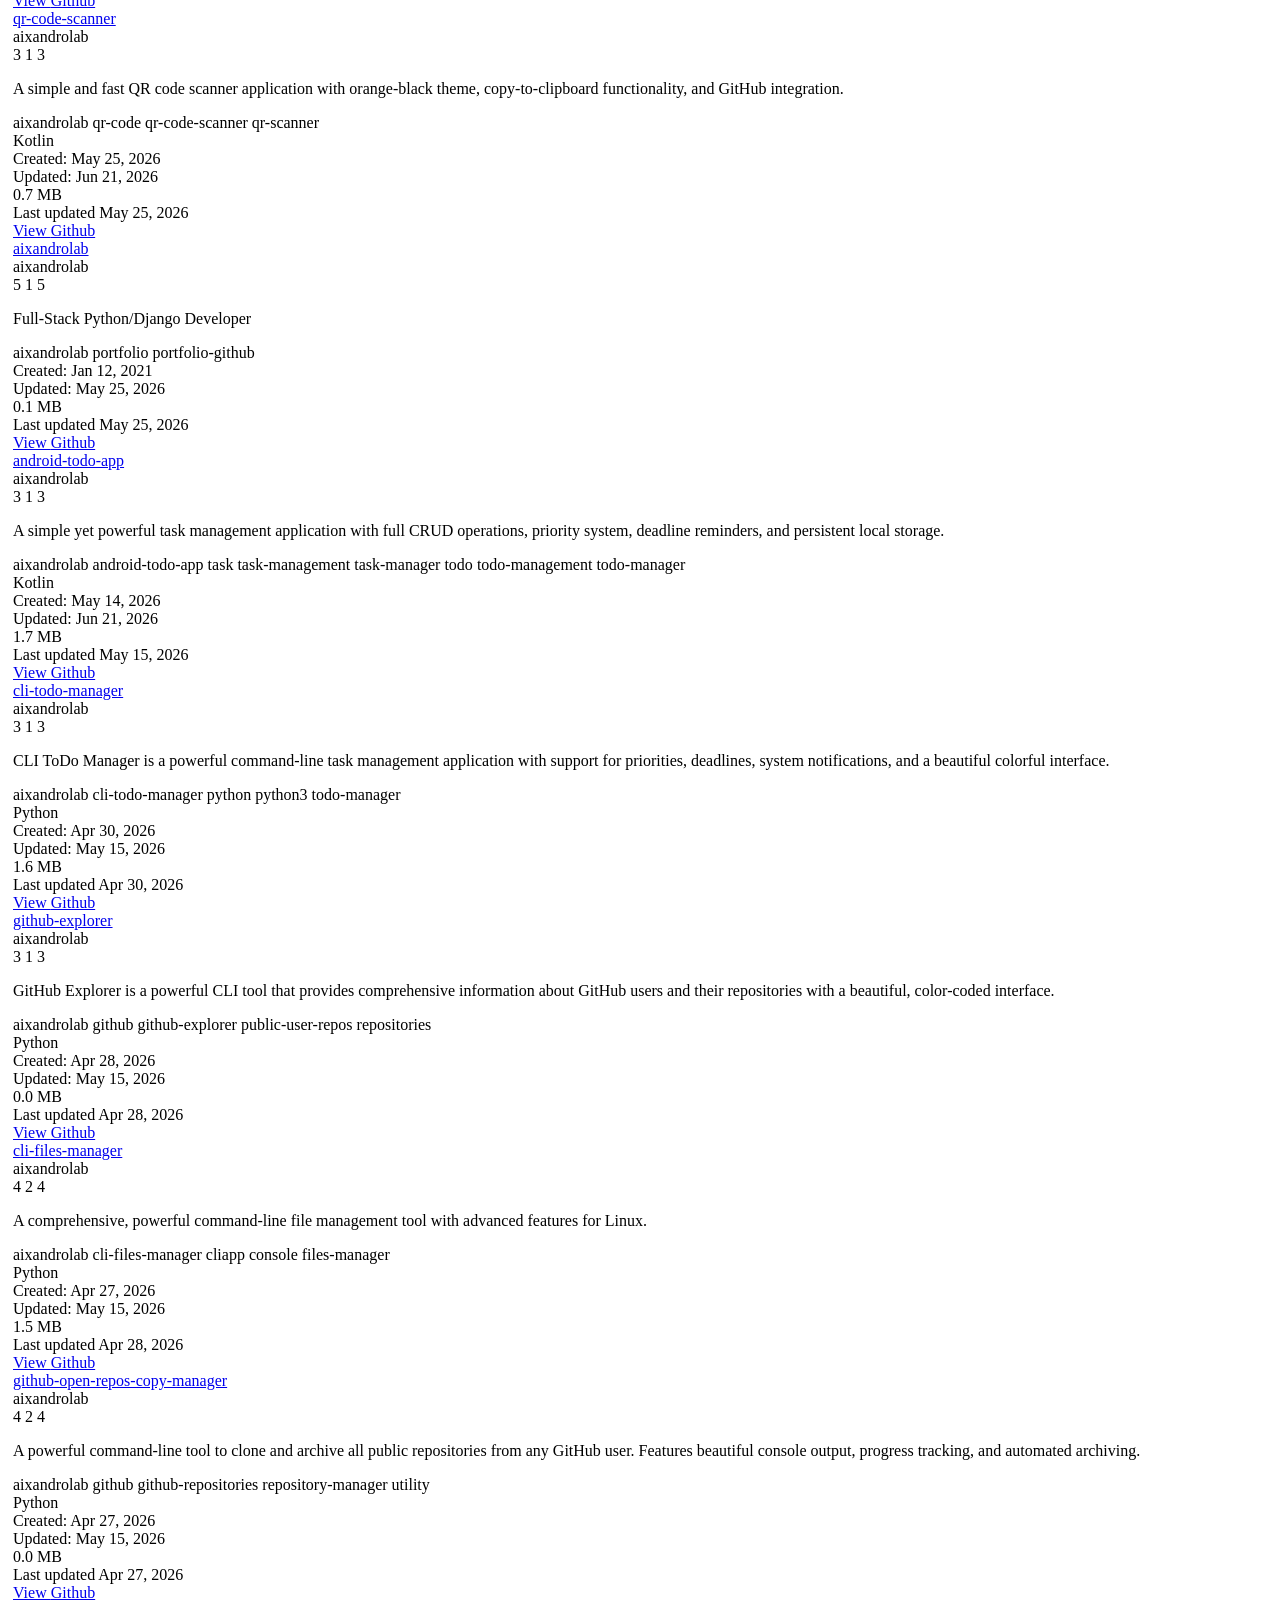
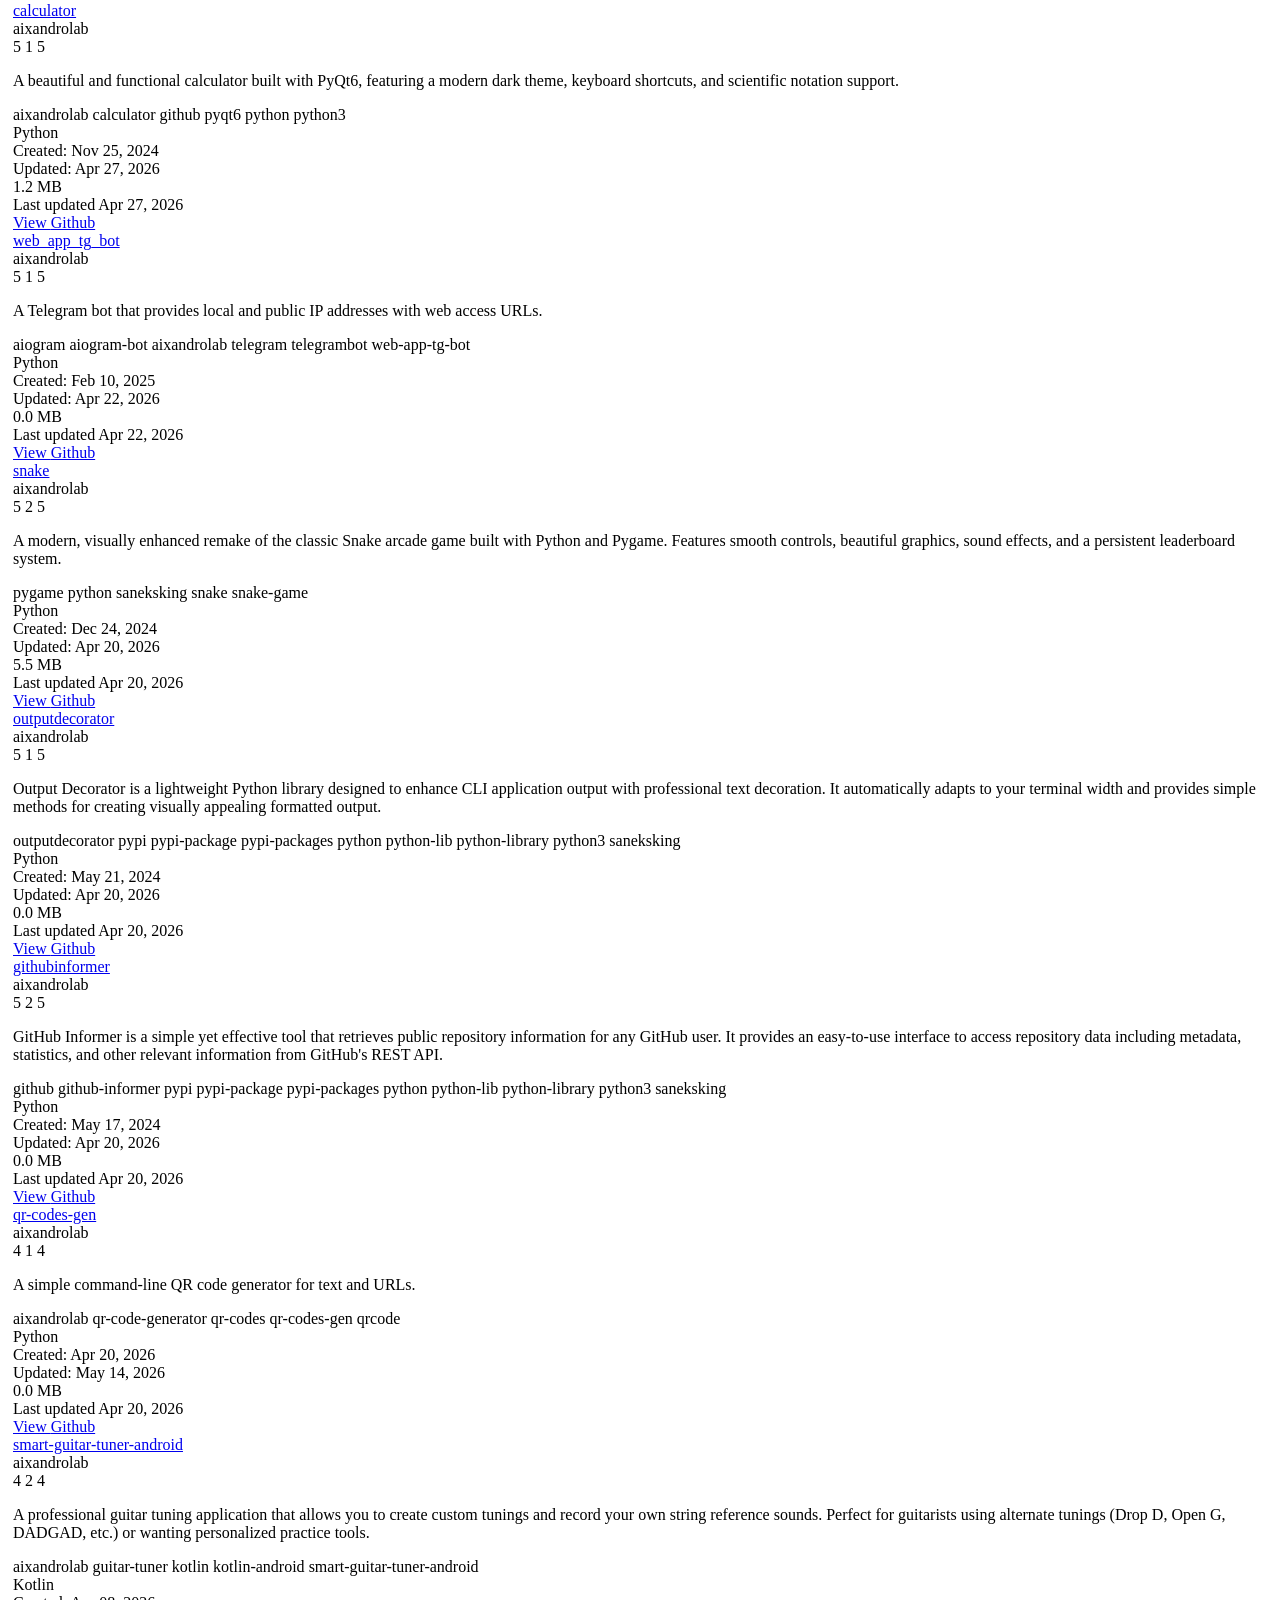
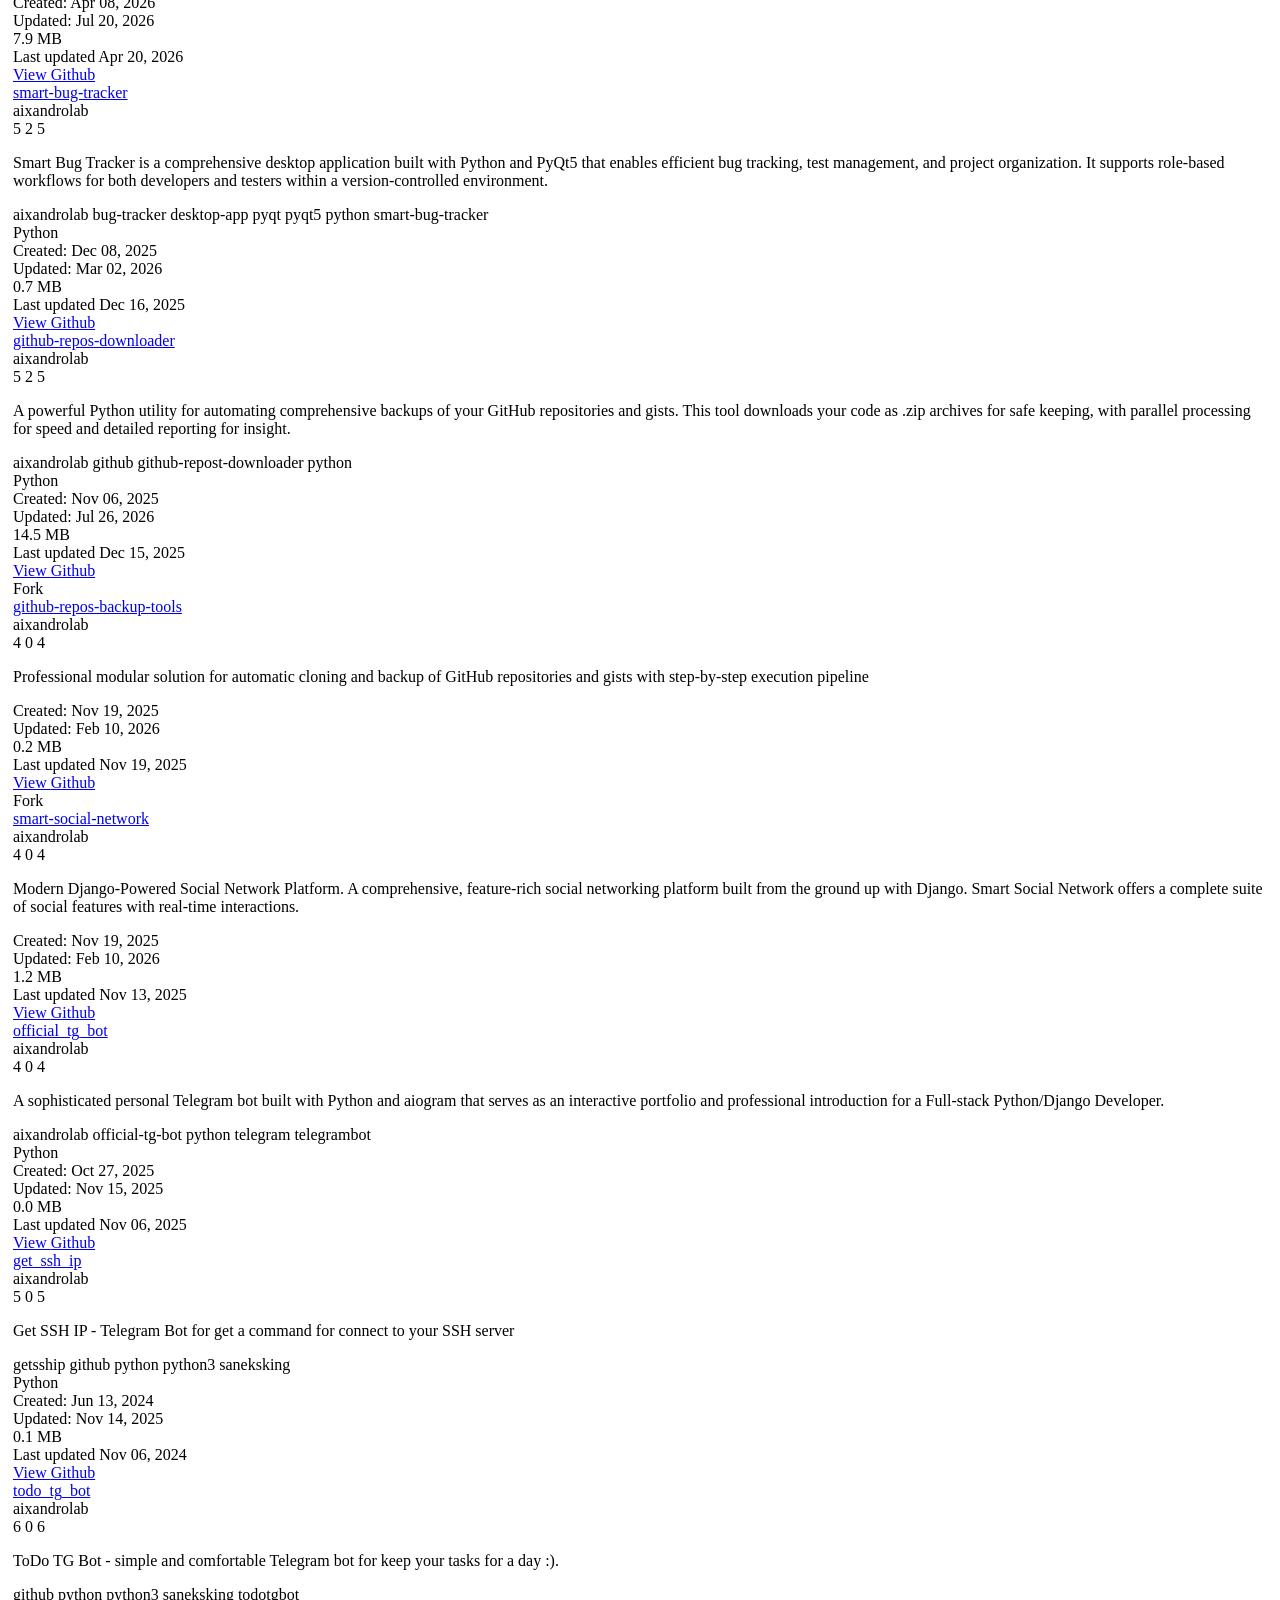
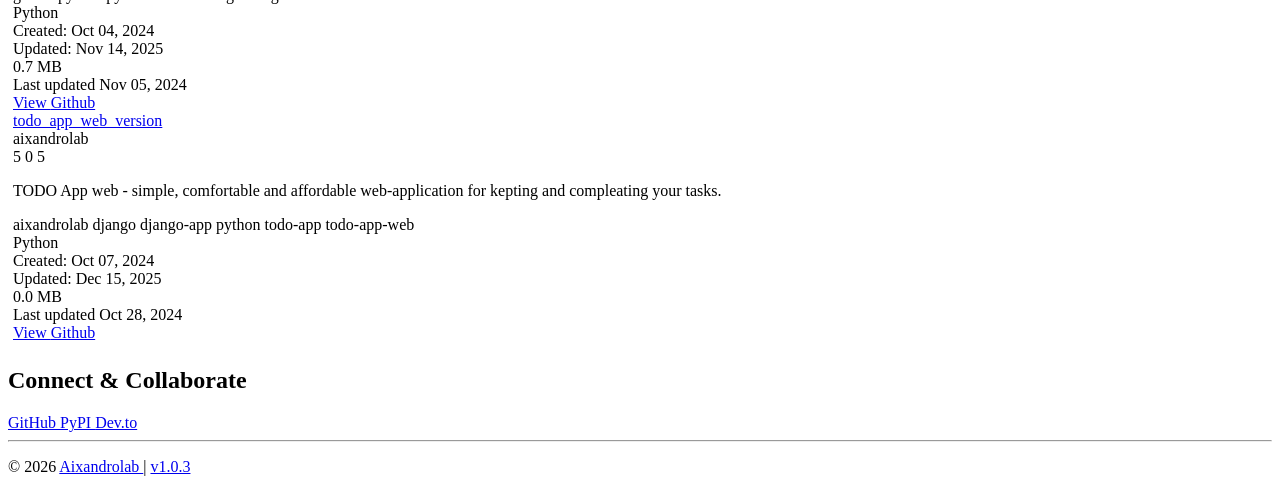
==== commit fb02f8da: "Update data and pages 2026-09-11" ====
--- a/projects.html
+++ b/projects.html
@@ -390,7 +390,7 @@
           <div class="repo-meta-item">
            <i class="bi bi-arrow-clockwise">
            </i>
-           Updated: Sep 09, 2026
+           Updated: Sep 10, 2026
           </div>
           <div class="repo-meta-item">
            <i class="bi bi-hdd">
@@ -402,7 +402,7 @@
           <div class="repo-updated">
            <i class="bi bi-clock">
            </i>
-           Last updated Sep 09, 2026
+           Last updated Sep 10, 2026
           </div>
           <div class="btn-group">
            <a class="btn btn-outline-warning repo-action" href="repositories/aixandrolab.github.io.html">
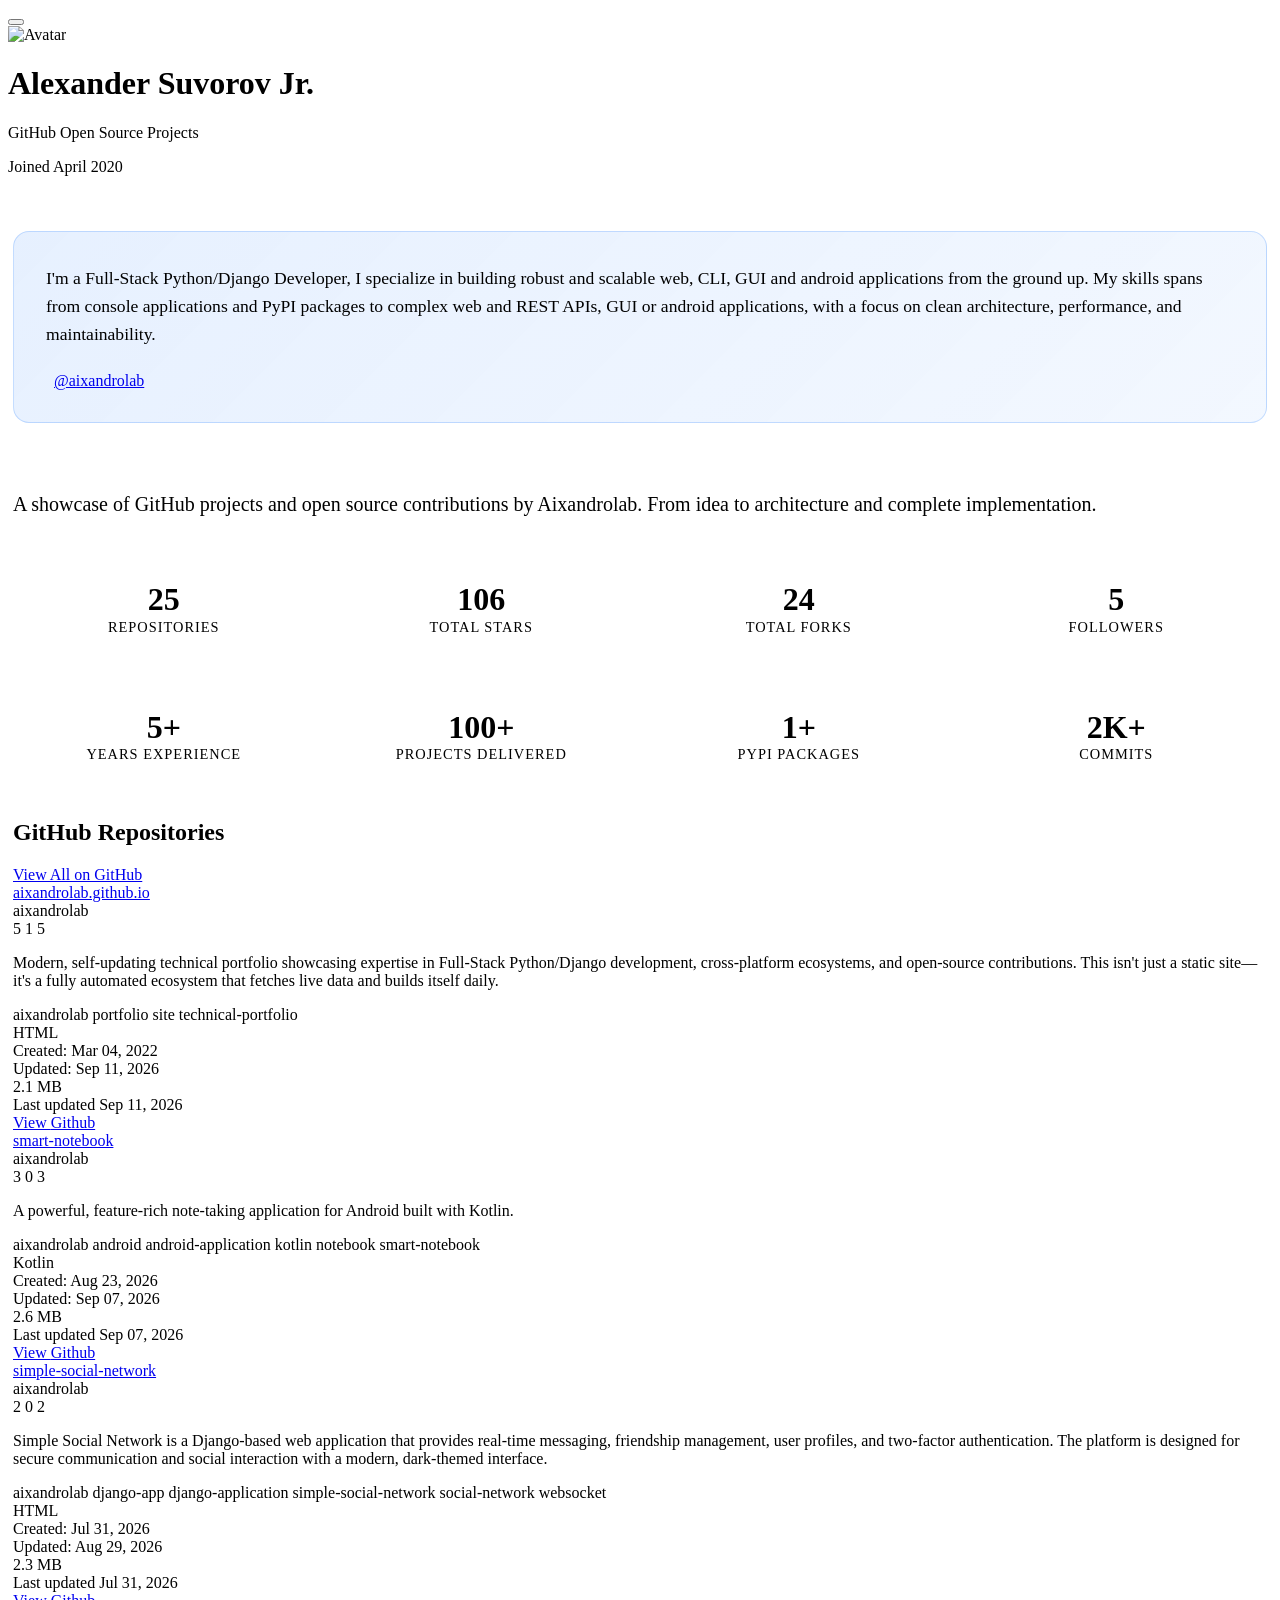
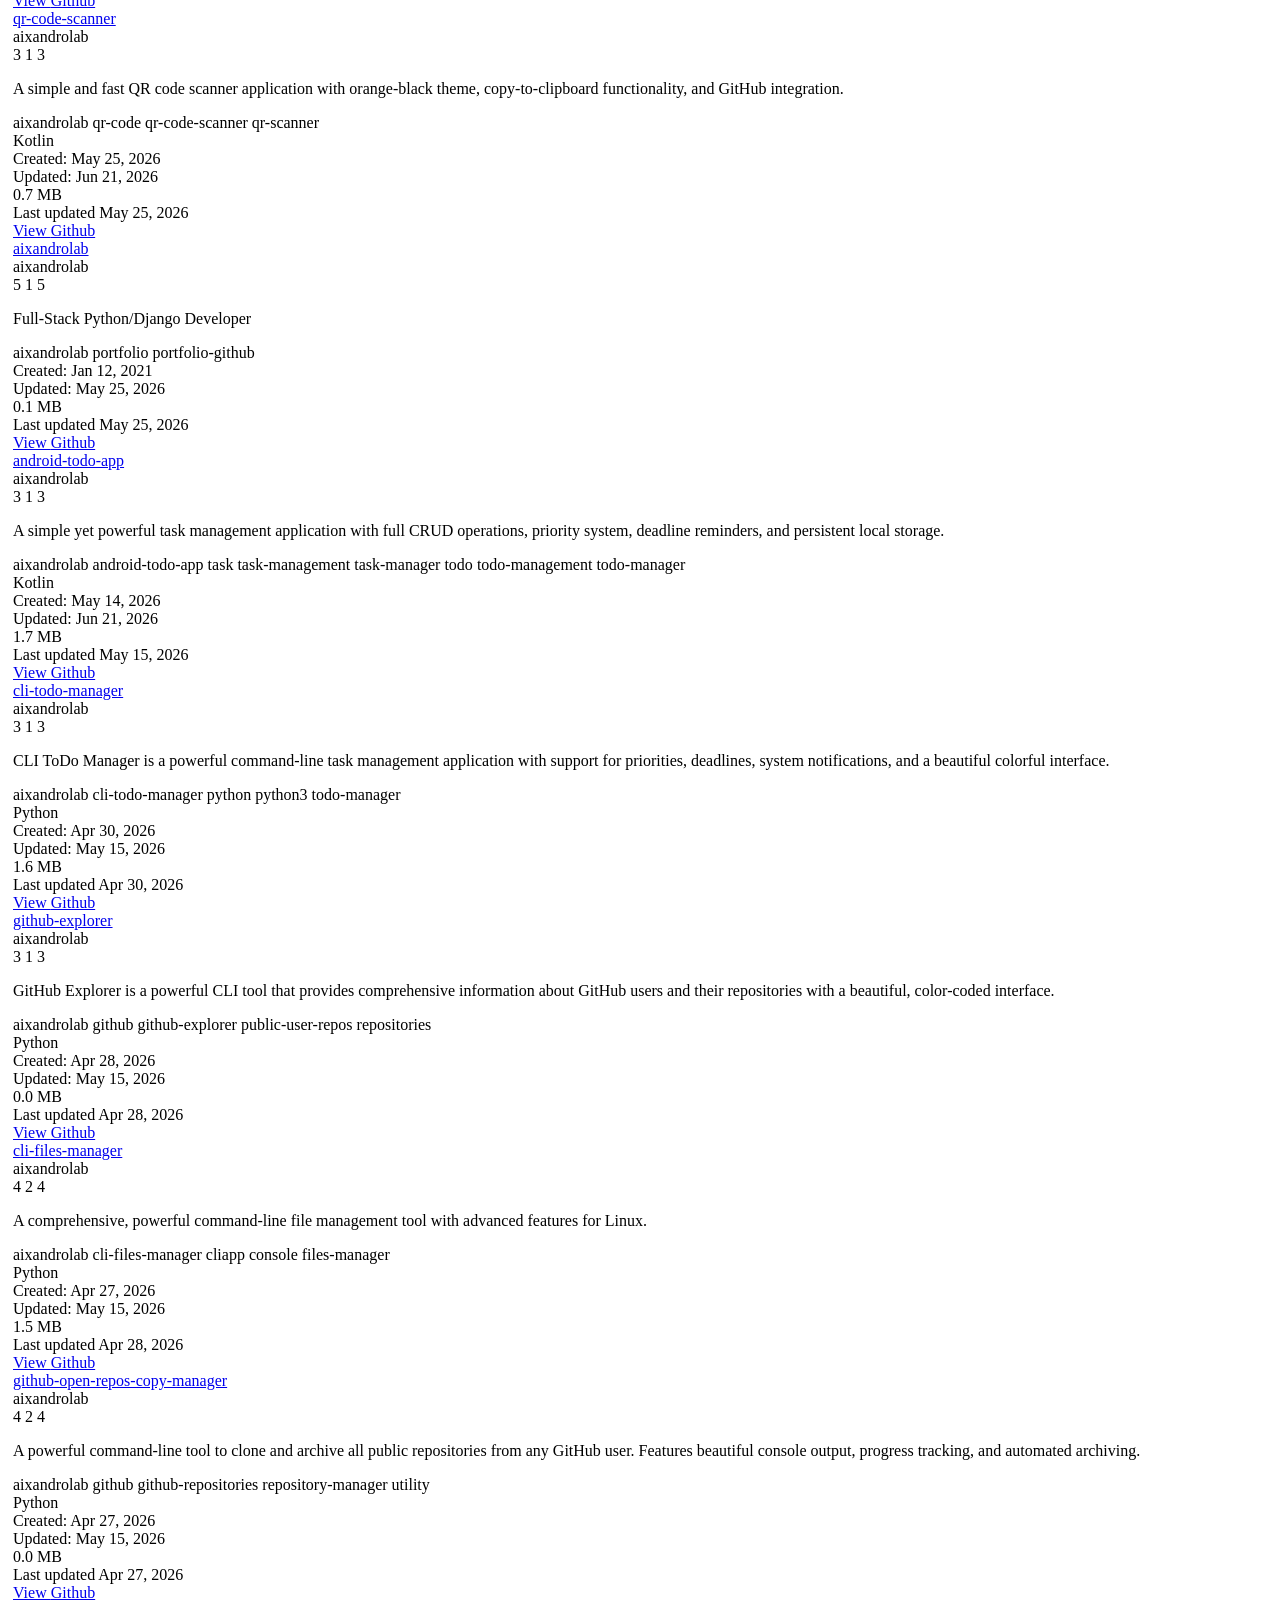
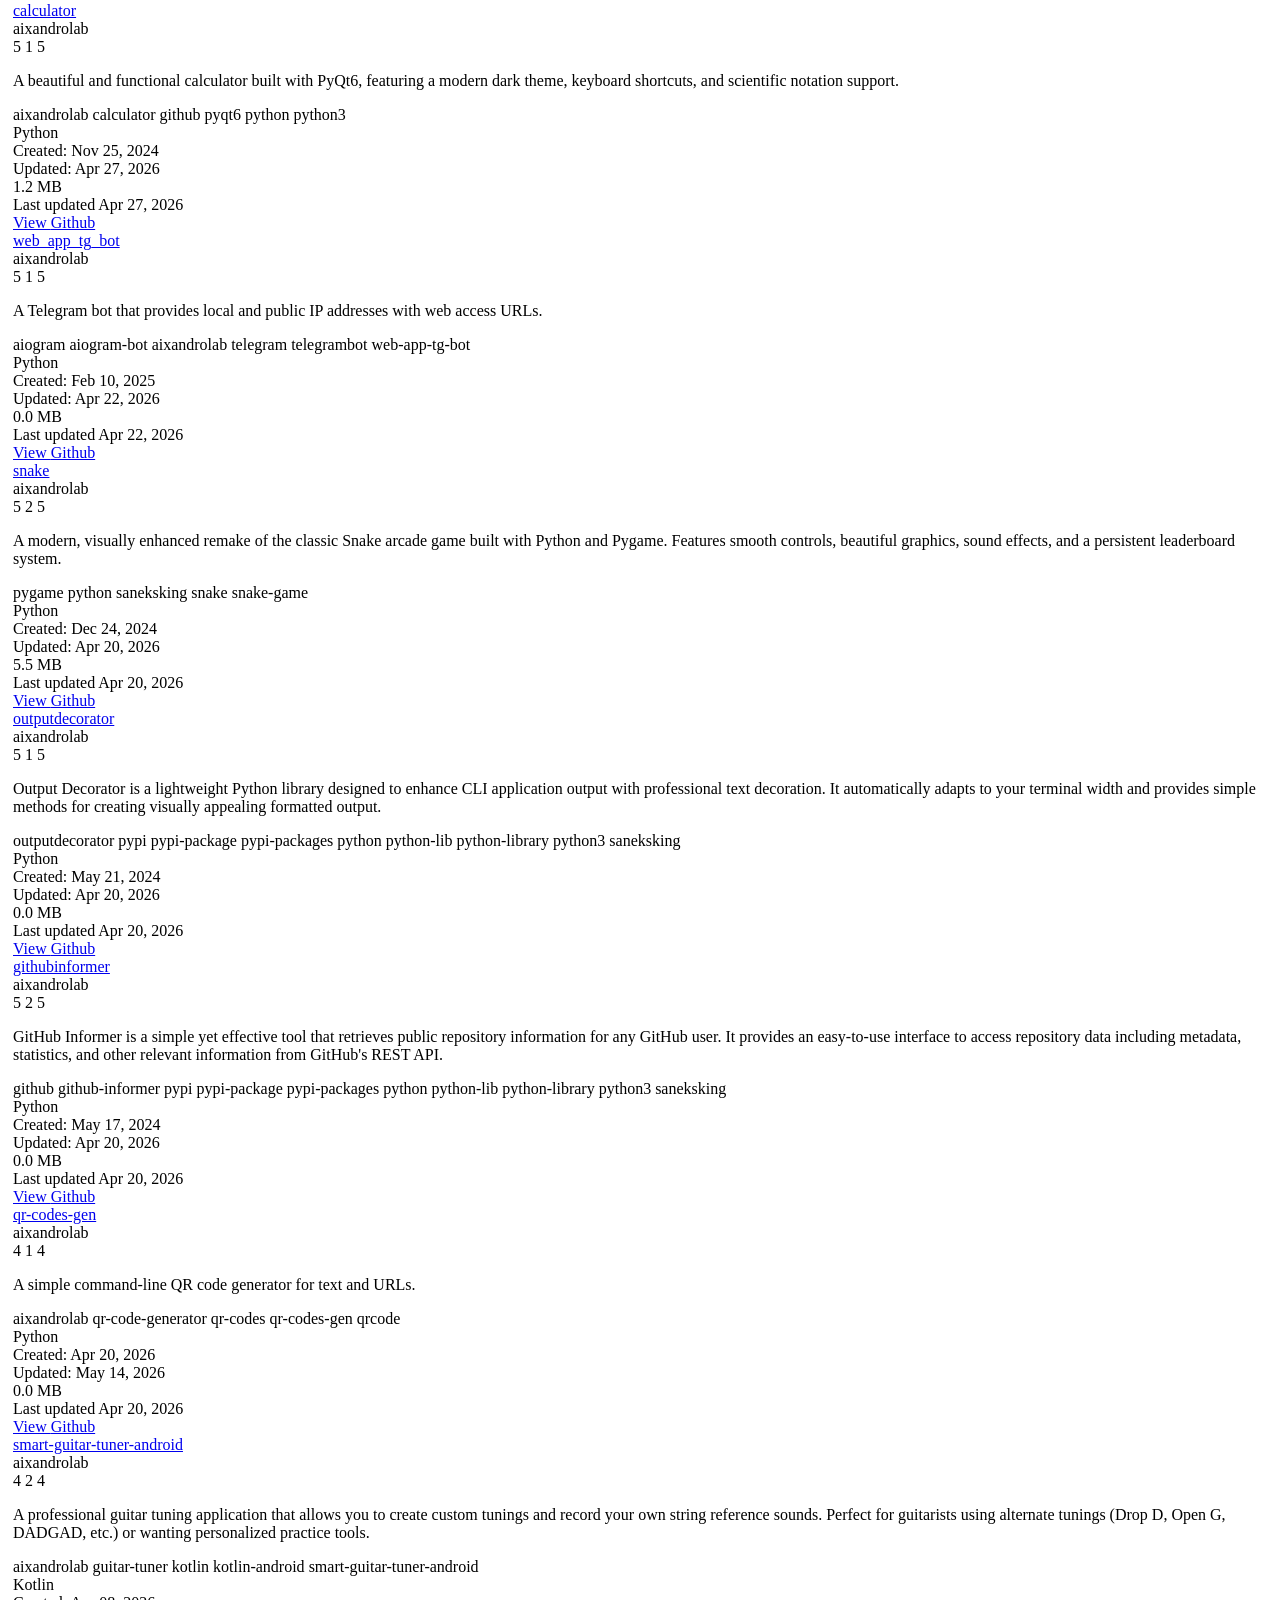
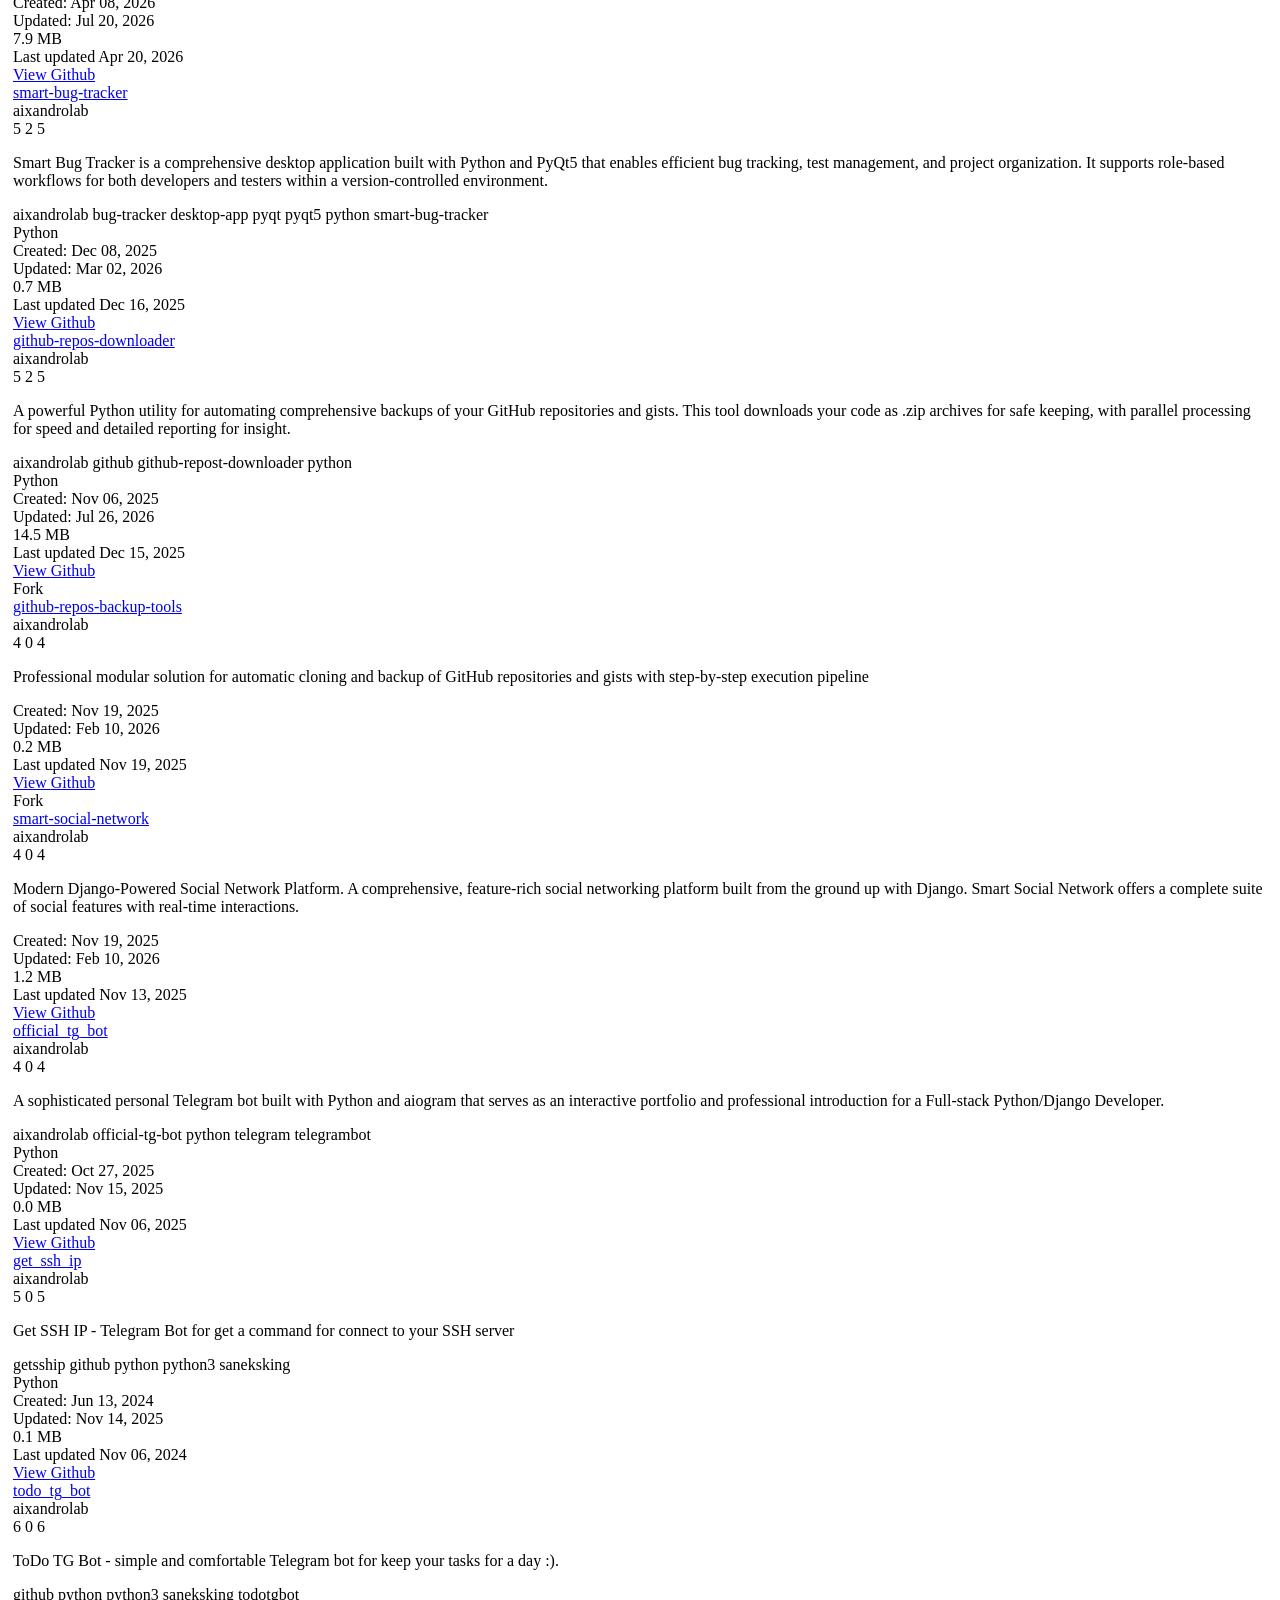
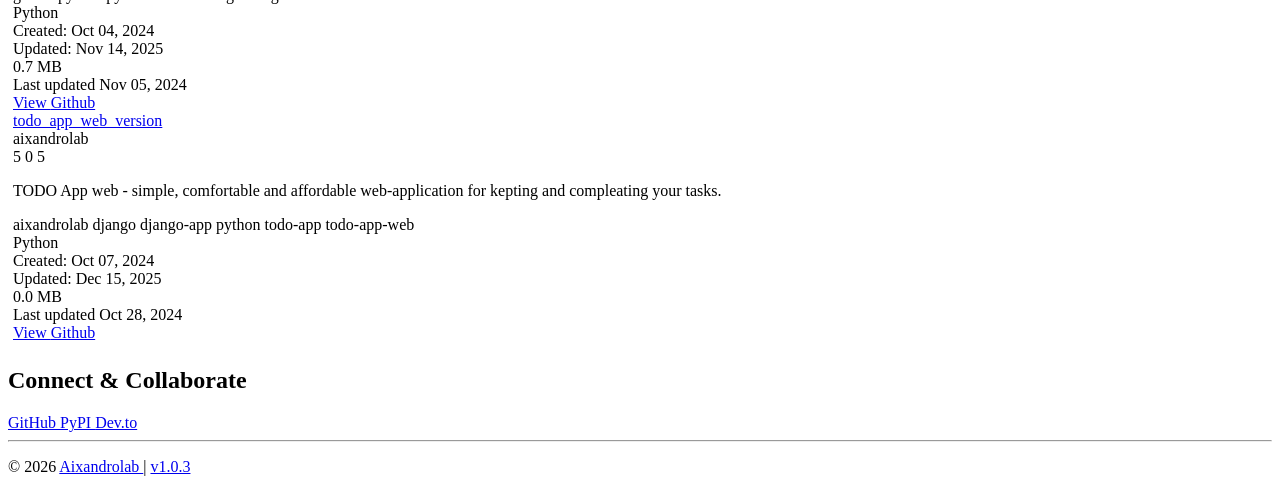
==== commit a7792055: "Update data and pages 2026-09-12" ====
--- a/projects.html
+++ b/projects.html
@@ -390,7 +390,7 @@
           <div class="repo-meta-item">
            <i class="bi bi-arrow-clockwise">
            </i>
-           Updated: Sep 10, 2026
+           Updated: Sep 11, 2026
           </div>
           <div class="repo-meta-item">
            <i class="bi bi-hdd">
@@ -402,7 +402,7 @@
           <div class="repo-updated">
            <i class="bi bi-clock">
            </i>
-           Last updated Sep 10, 2026
+           Last updated Sep 11, 2026
           </div>
           <div class="btn-group">
            <a class="btn btn-outline-warning repo-action" href="repositories/aixandrolab.github.io.html">
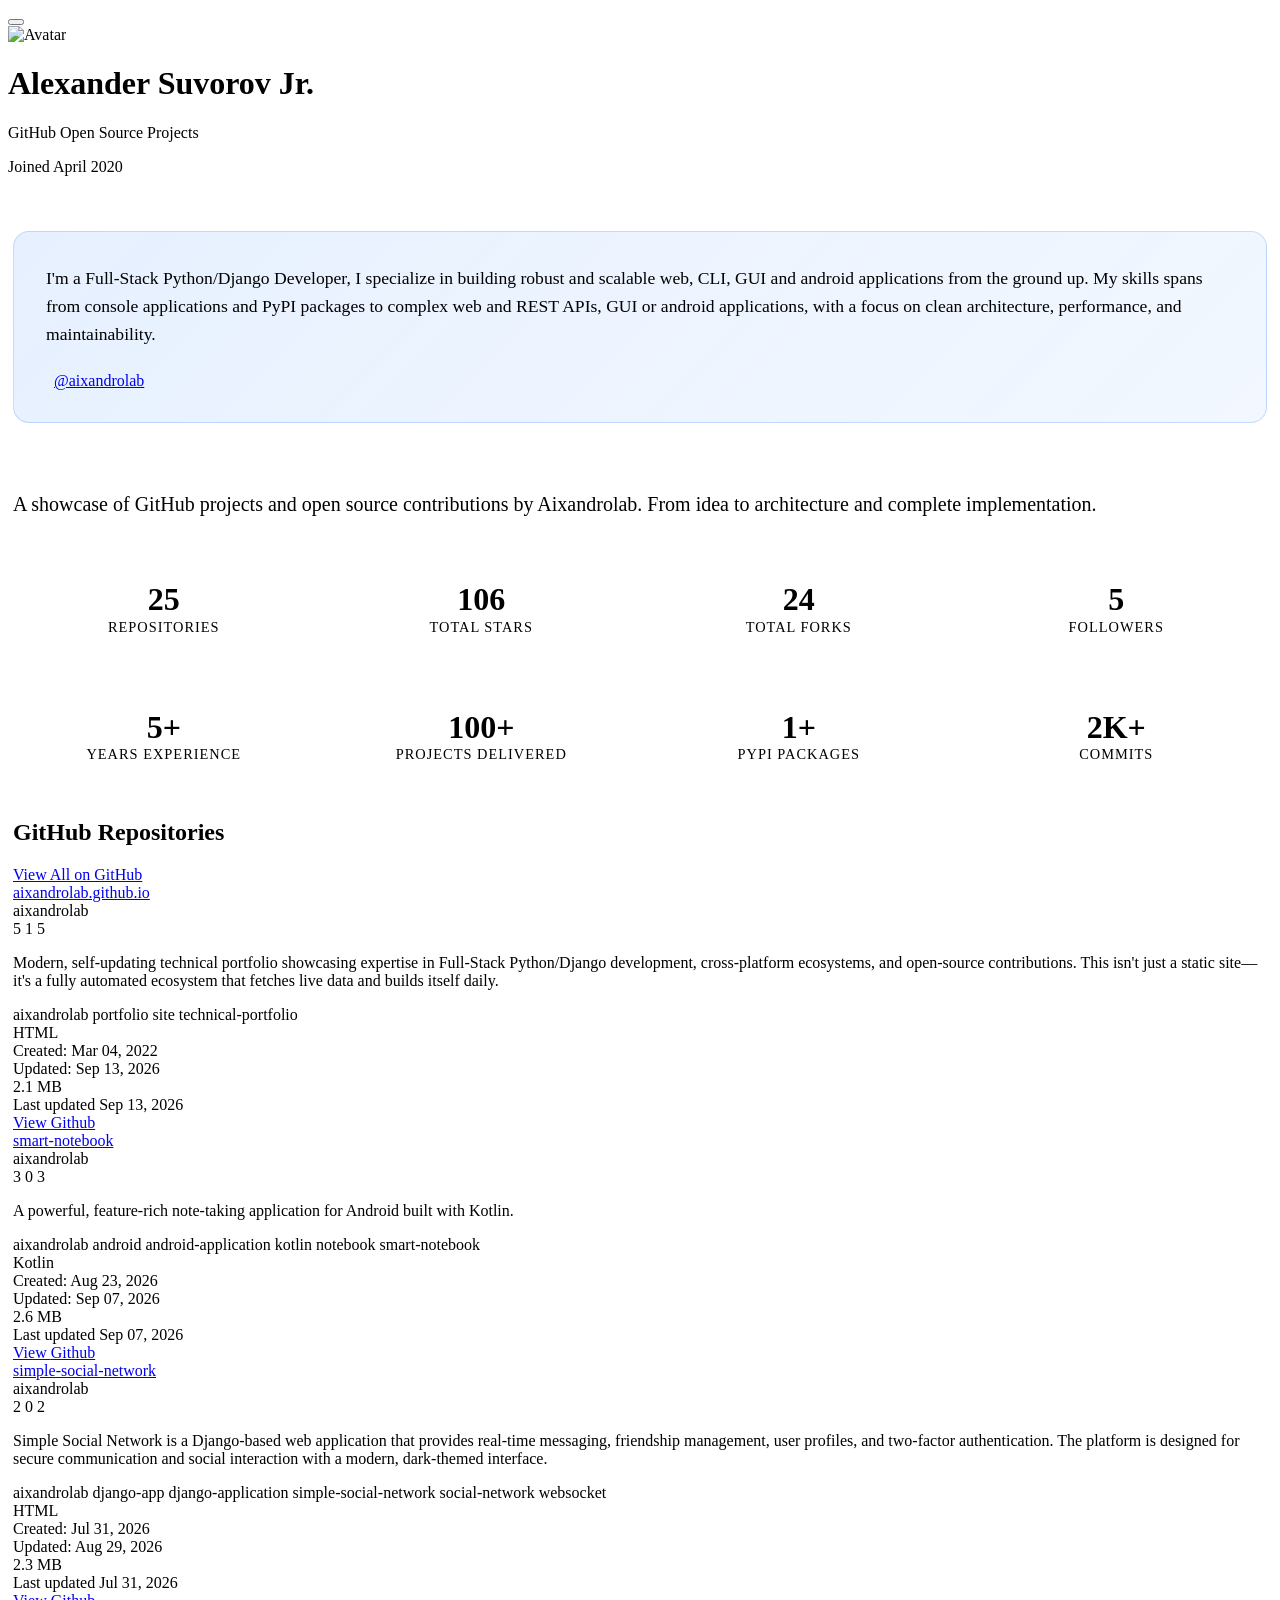
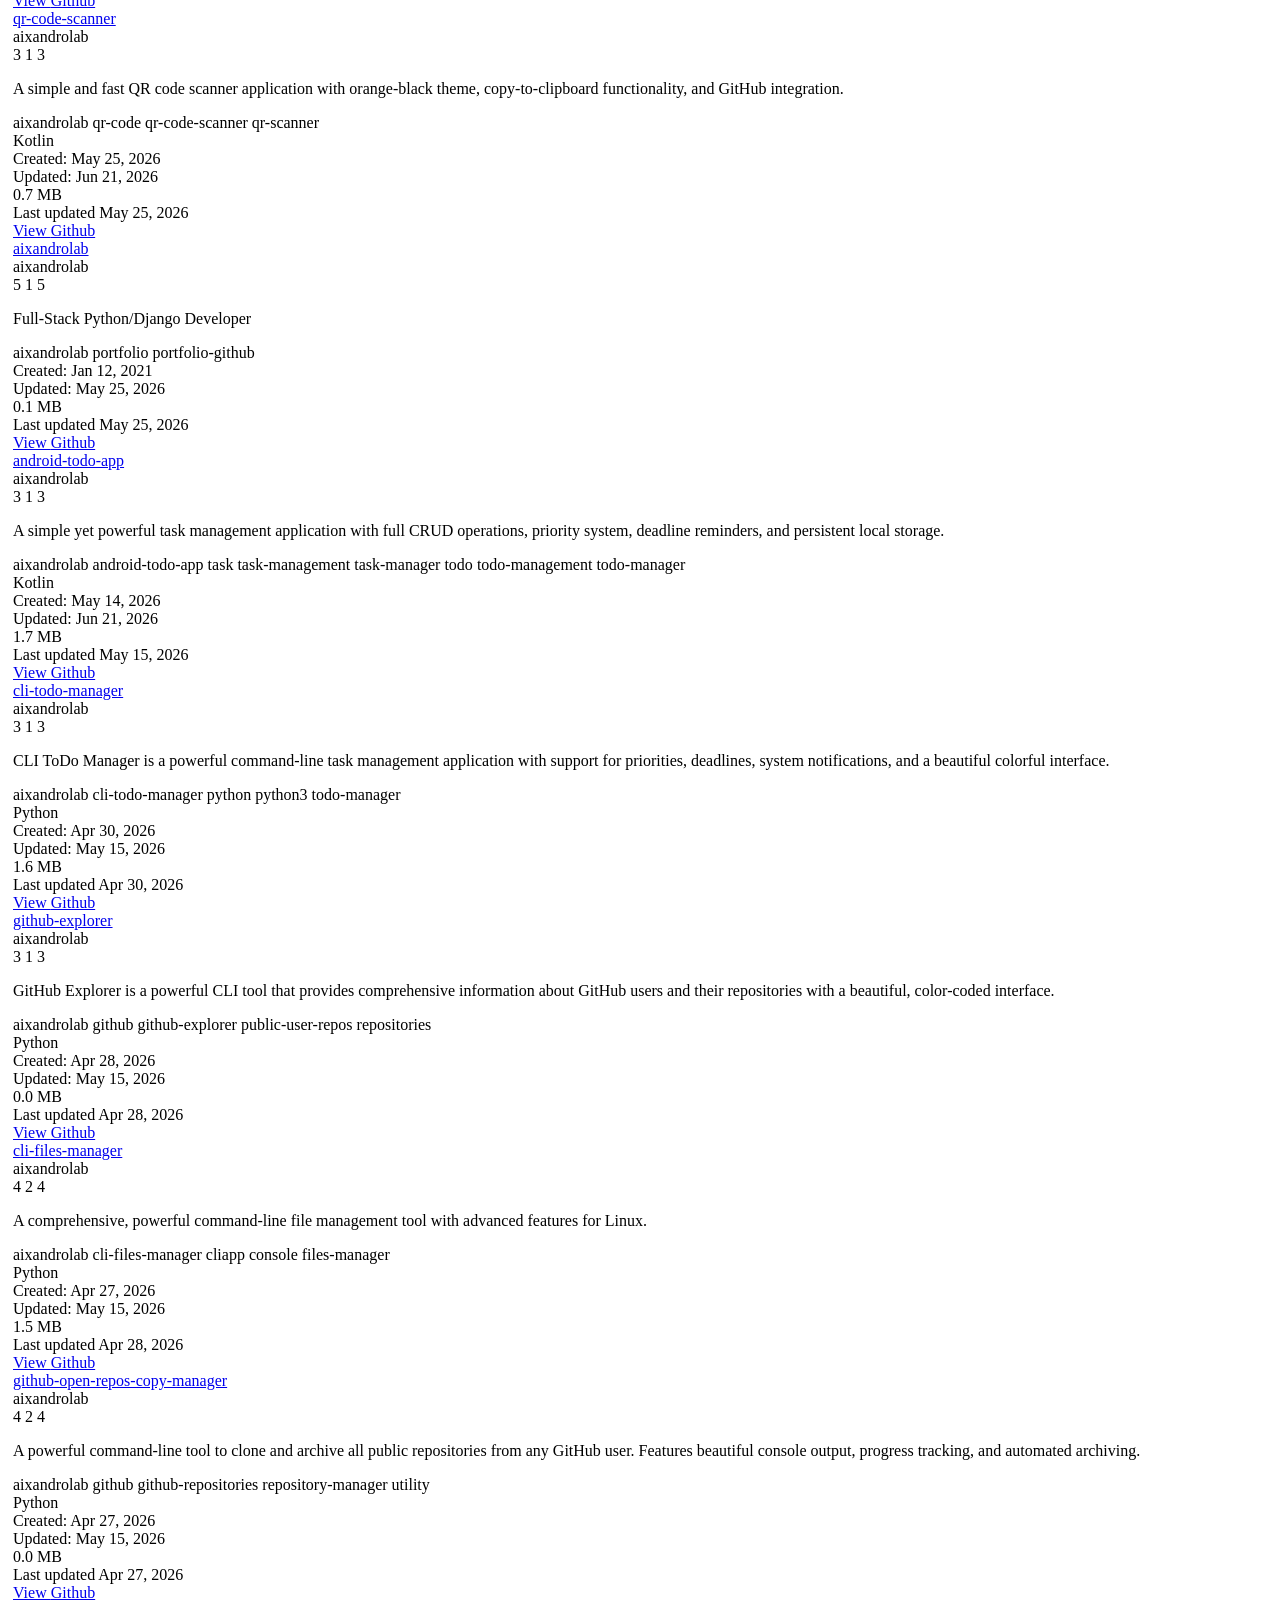
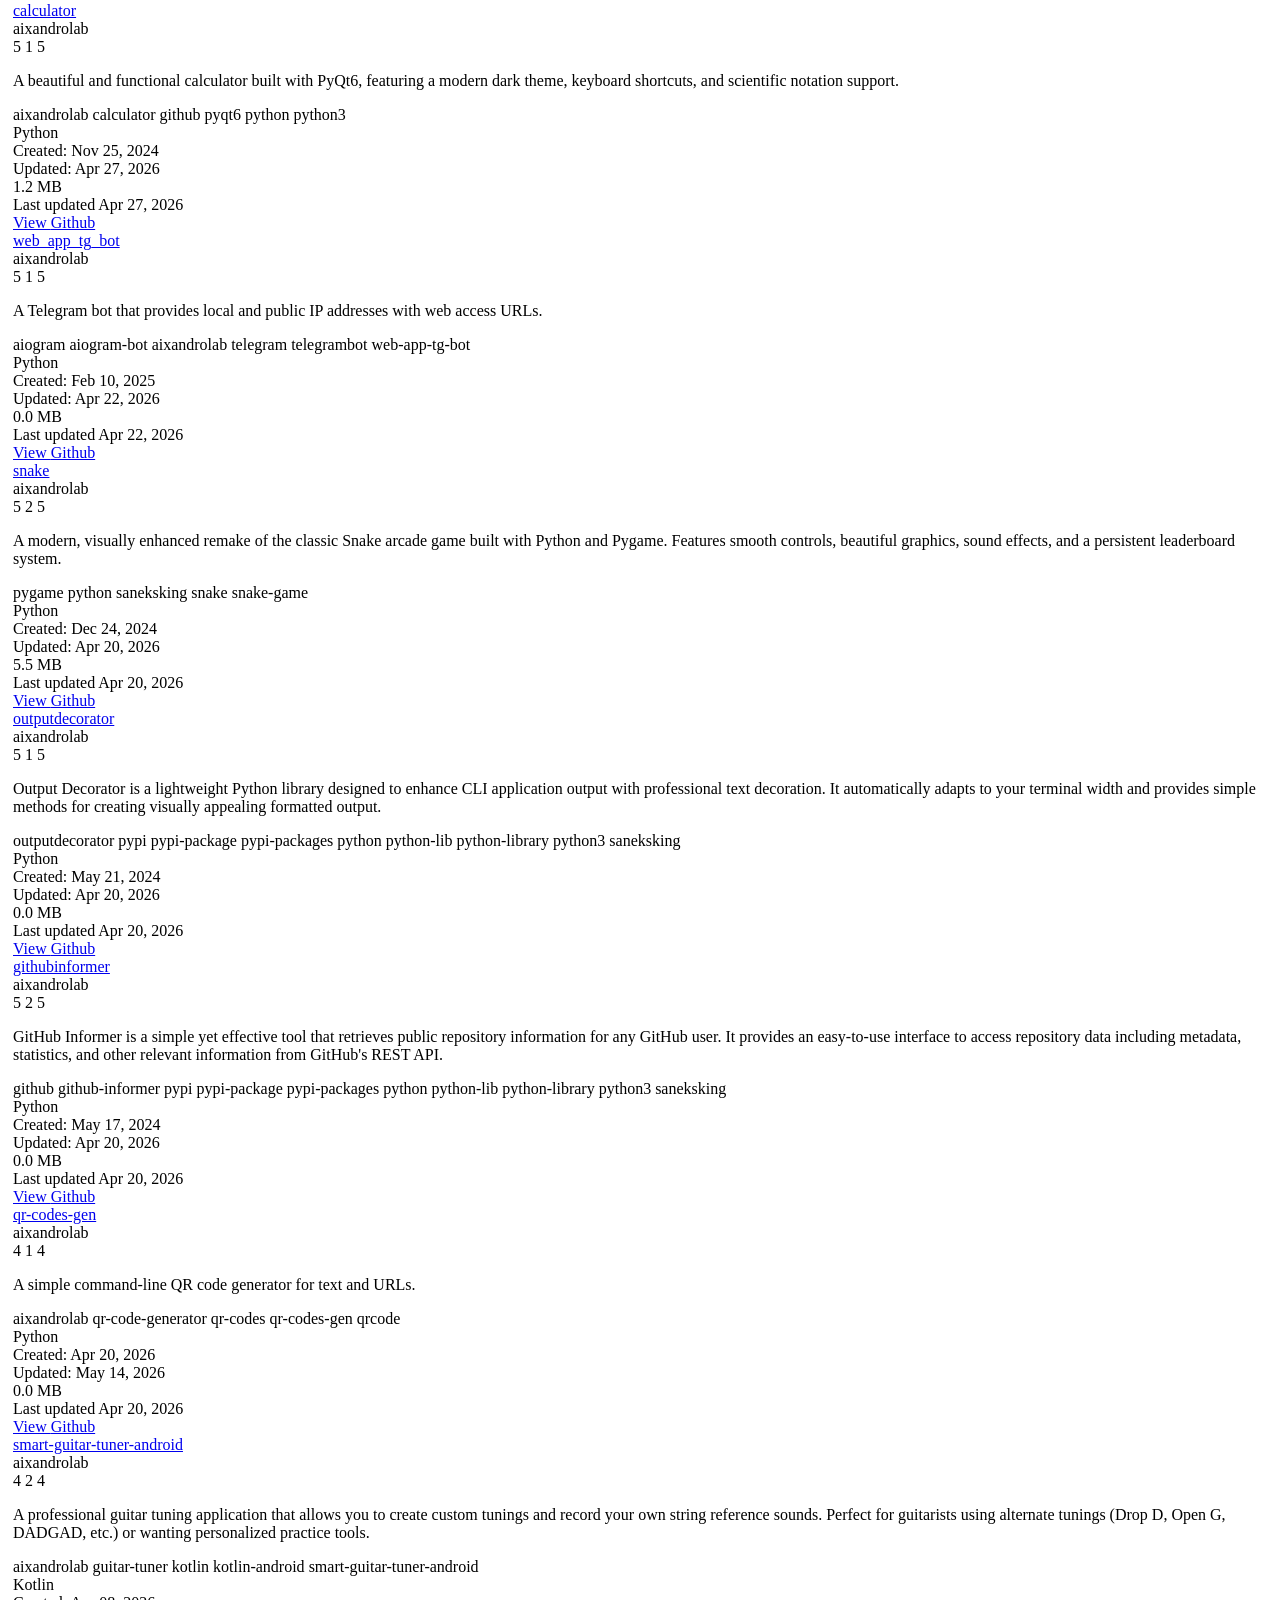
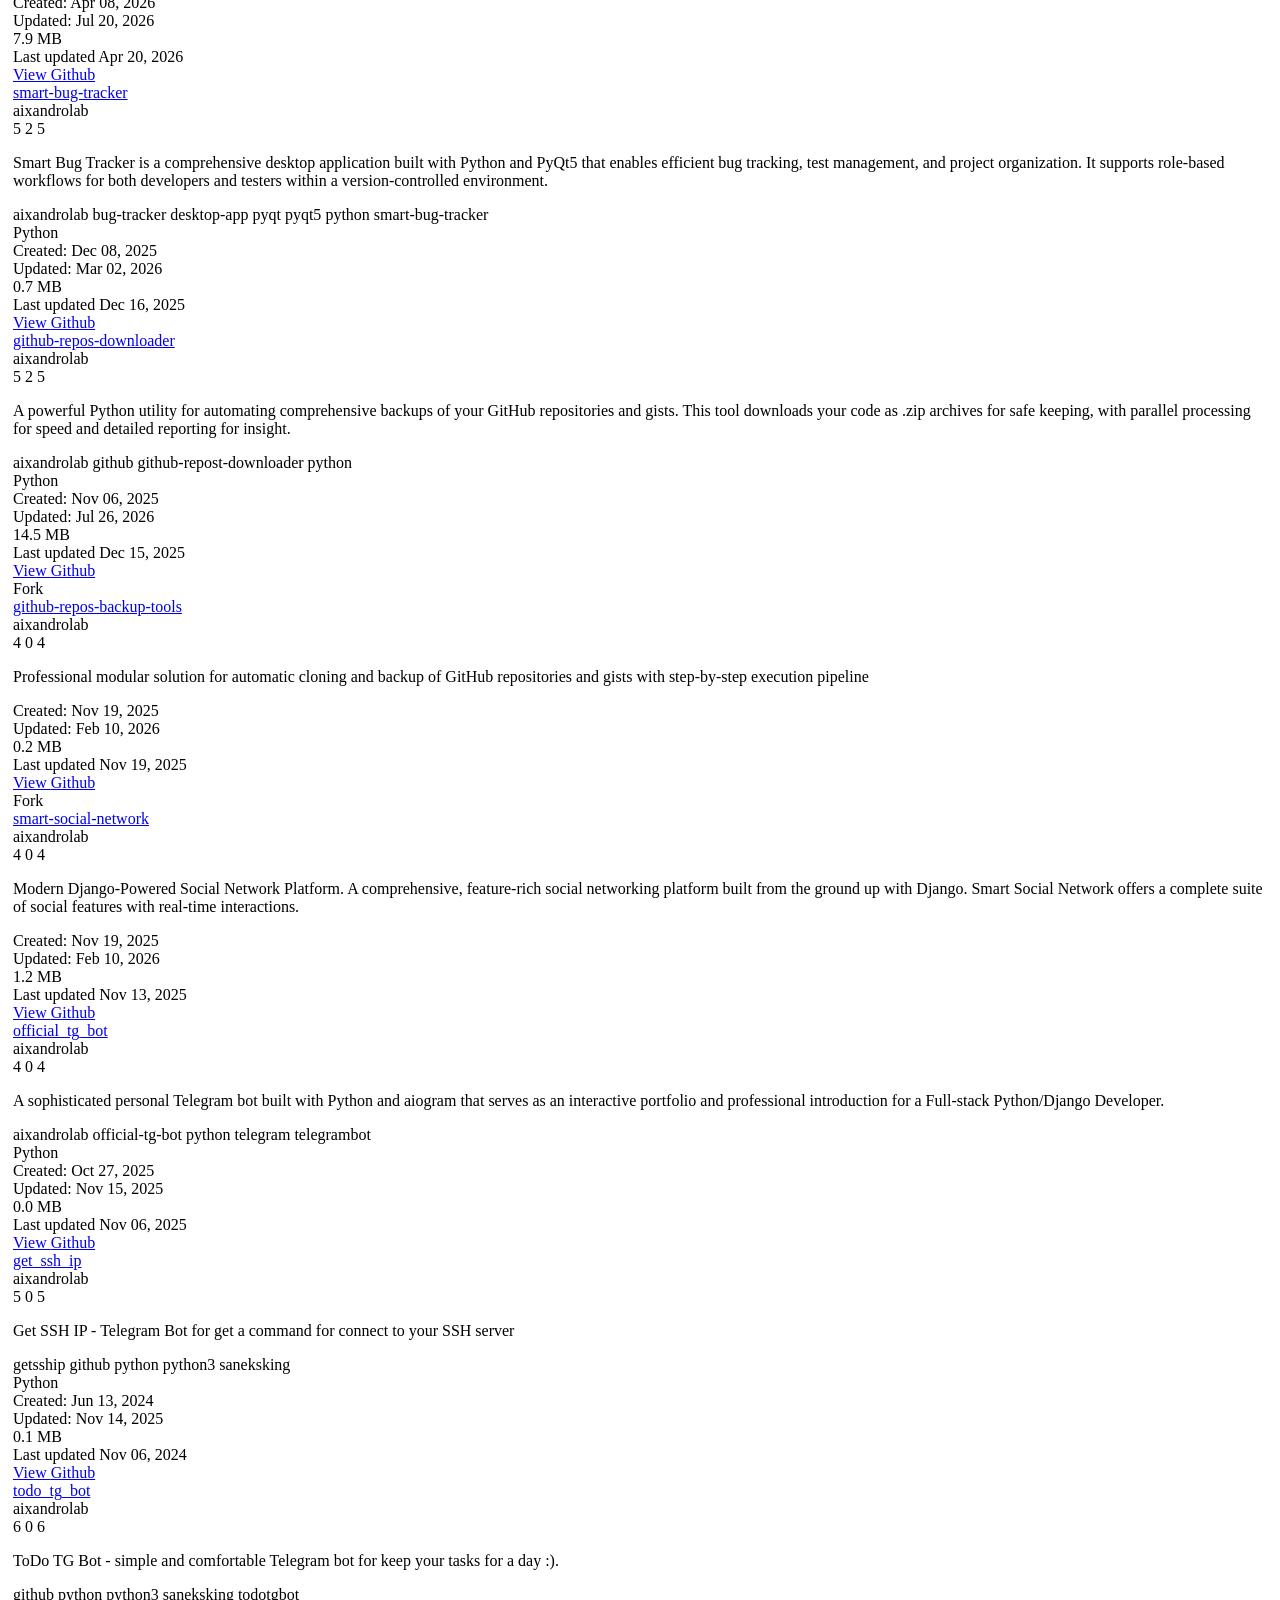
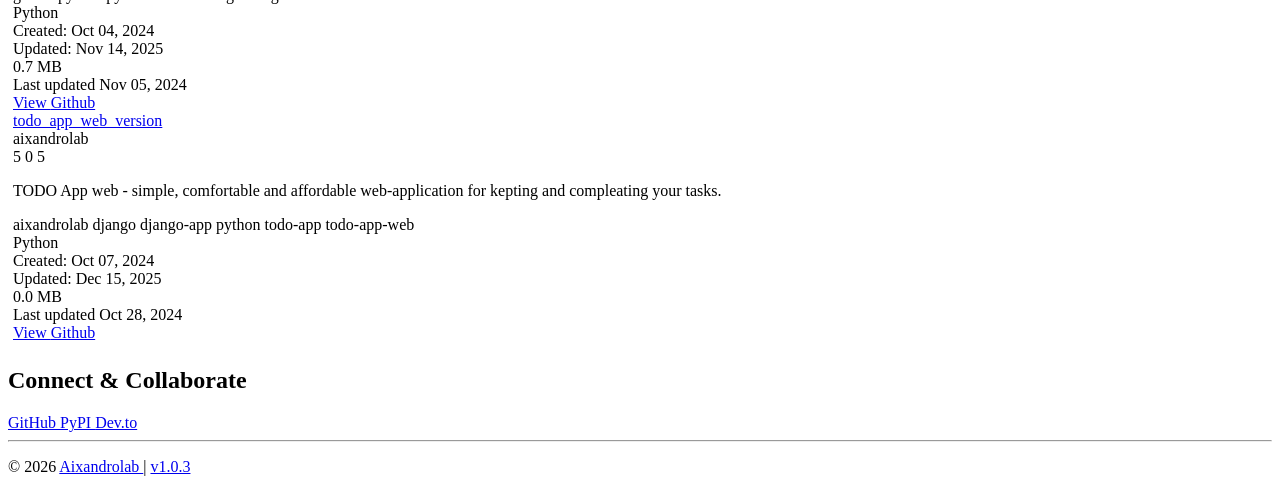
==== commit 13e47581: "Update data and pages 2026-09-14" ====
--- a/projects.html
+++ b/projects.html
@@ -390,7 +390,7 @@
           <div class="repo-meta-item">
            <i class="bi bi-arrow-clockwise">
            </i>
-           Updated: Sep 11, 2026
+           Updated: Sep 13, 2026
           </div>
           <div class="repo-meta-item">
            <i class="bi bi-hdd">
@@ -402,7 +402,7 @@
           <div class="repo-updated">
            <i class="bi bi-clock">
            </i>
-           Last updated Sep 11, 2026
+           Last updated Sep 13, 2026
           </div>
           <div class="btn-group">
            <a class="btn btn-outline-warning repo-action" href="repositories/aixandrolab.github.io.html">
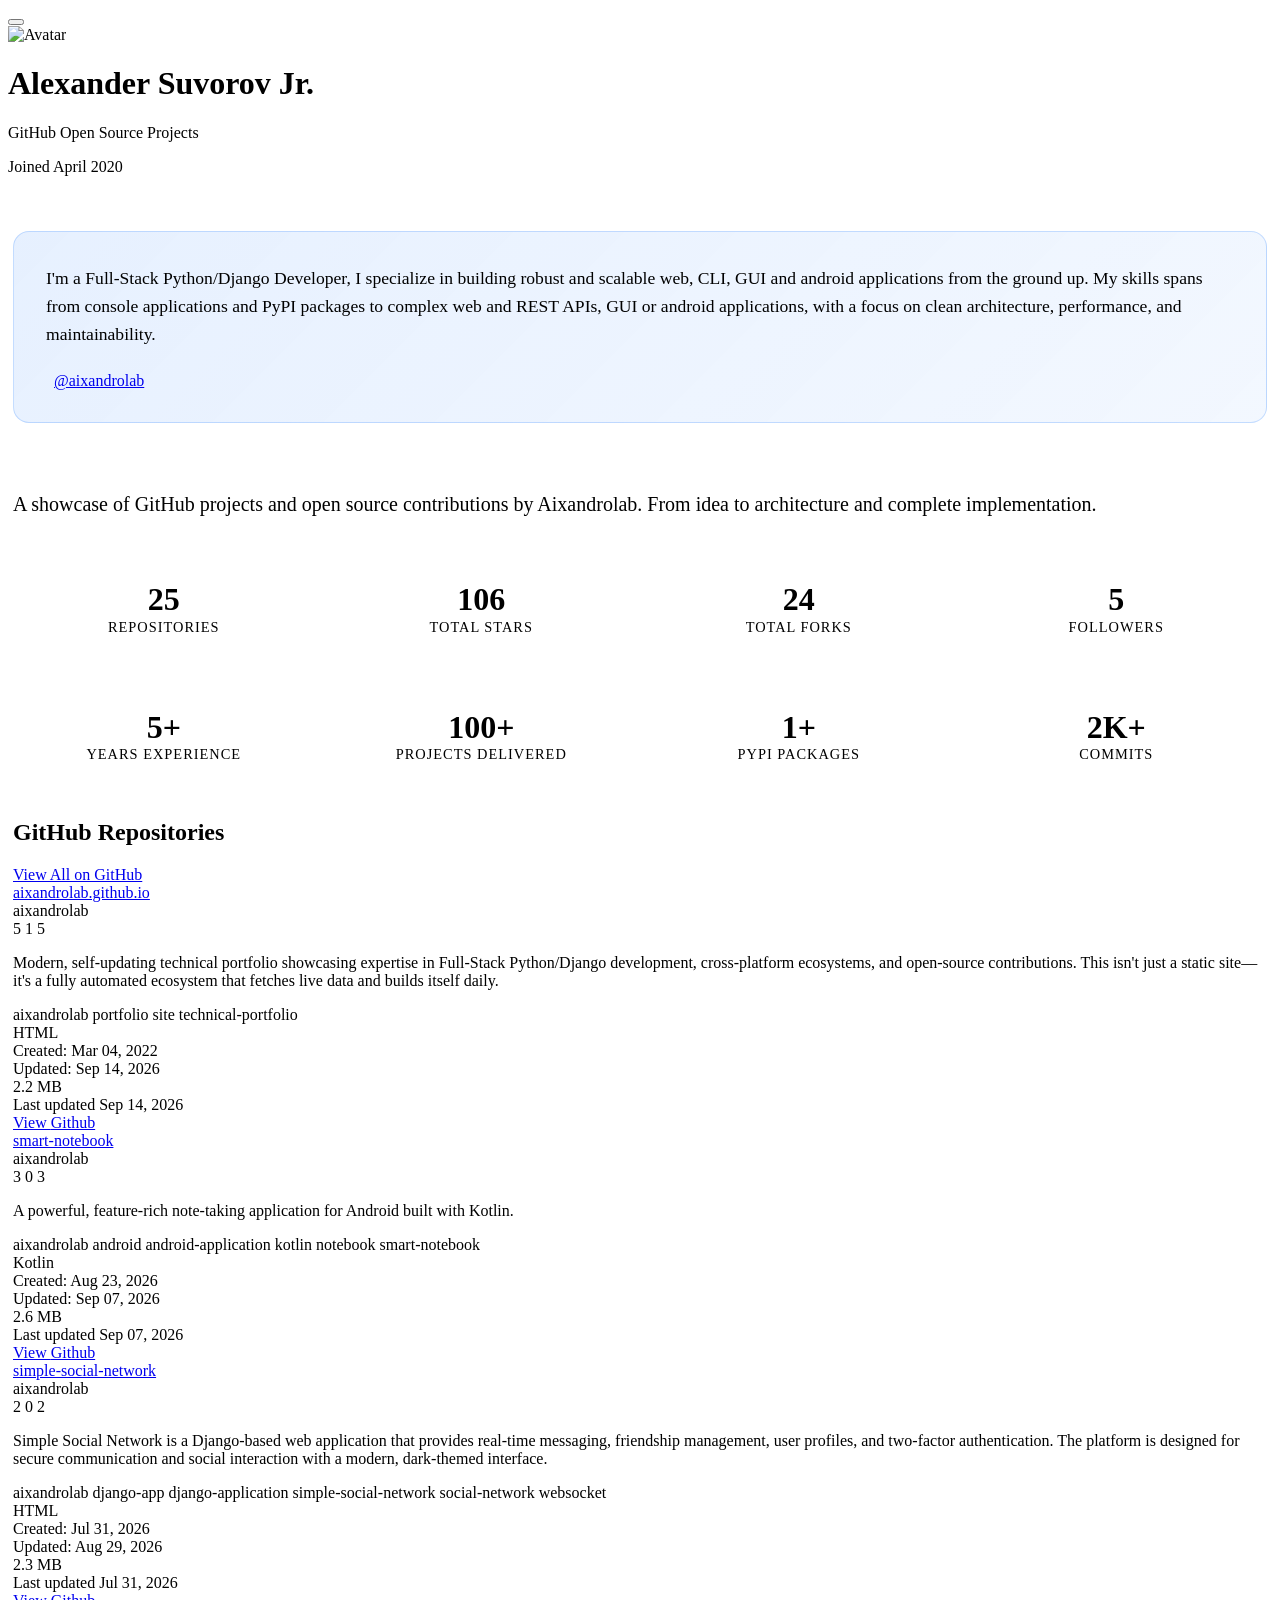
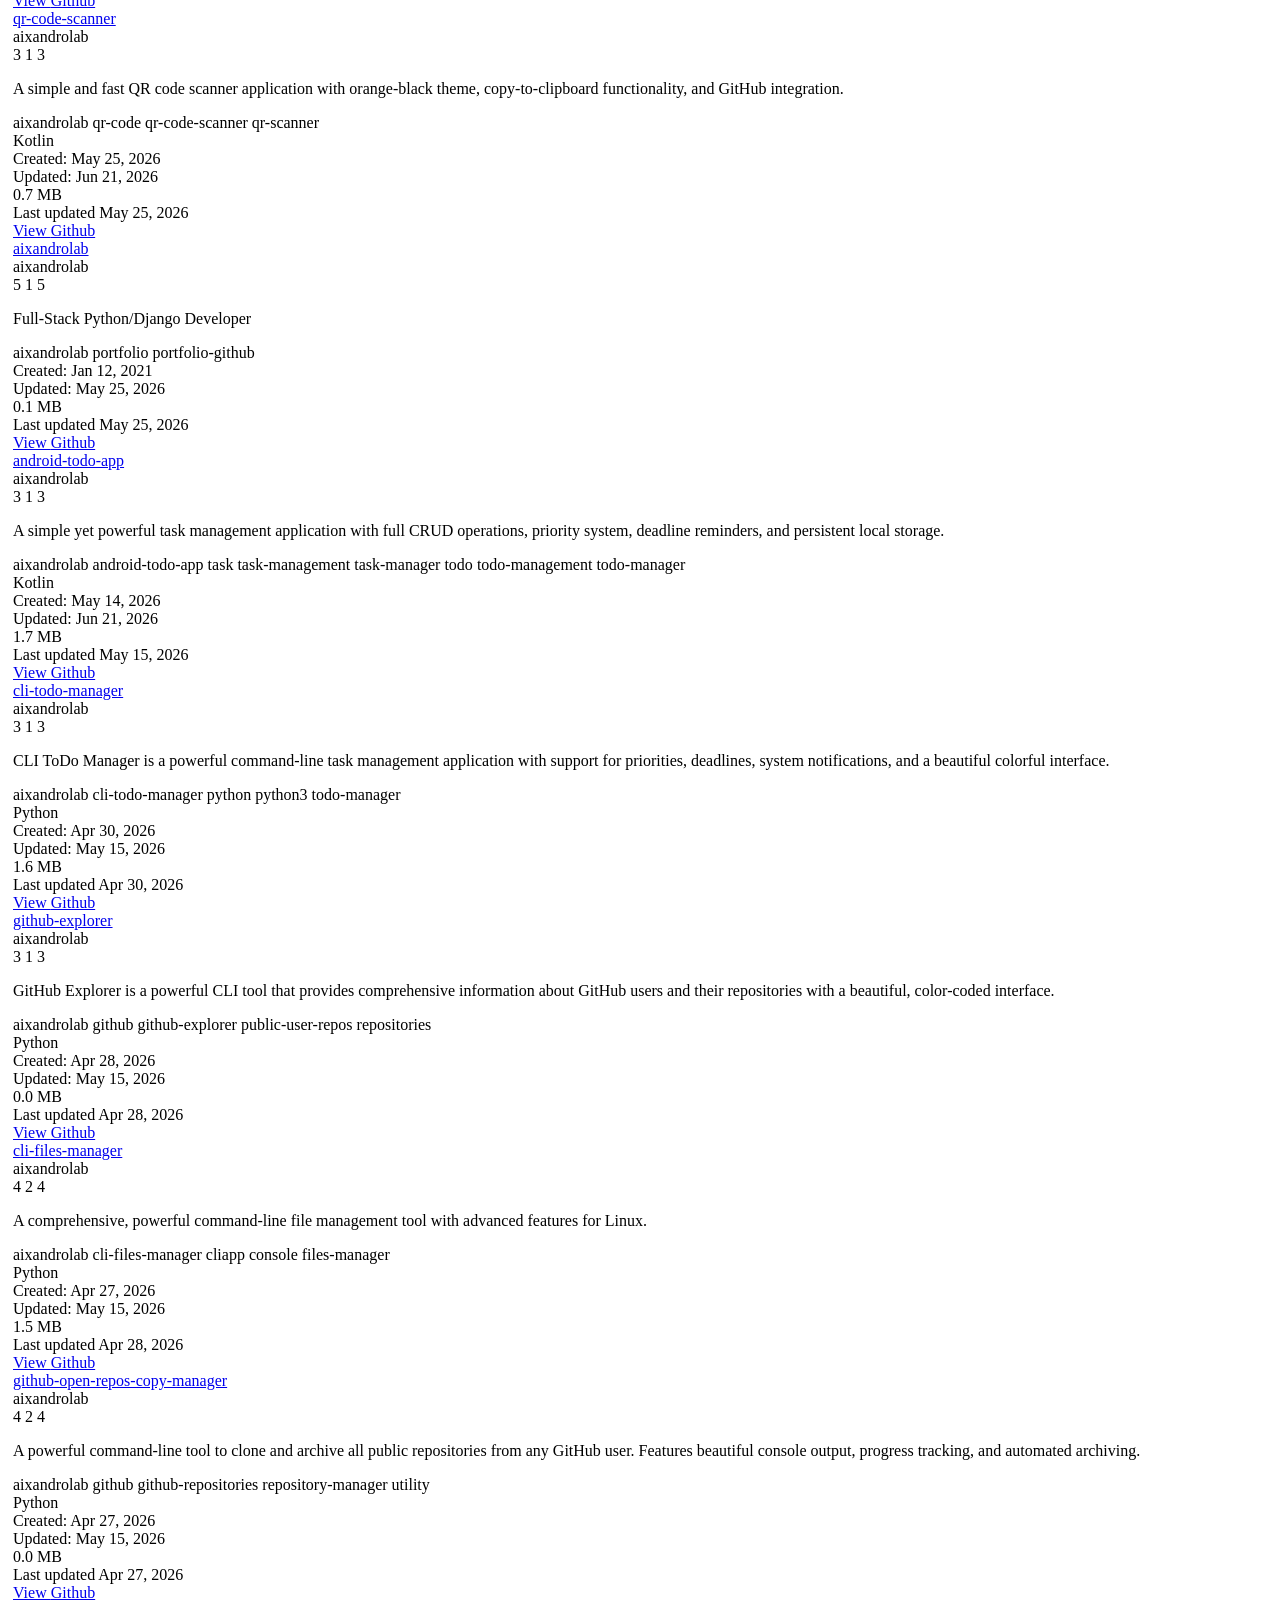
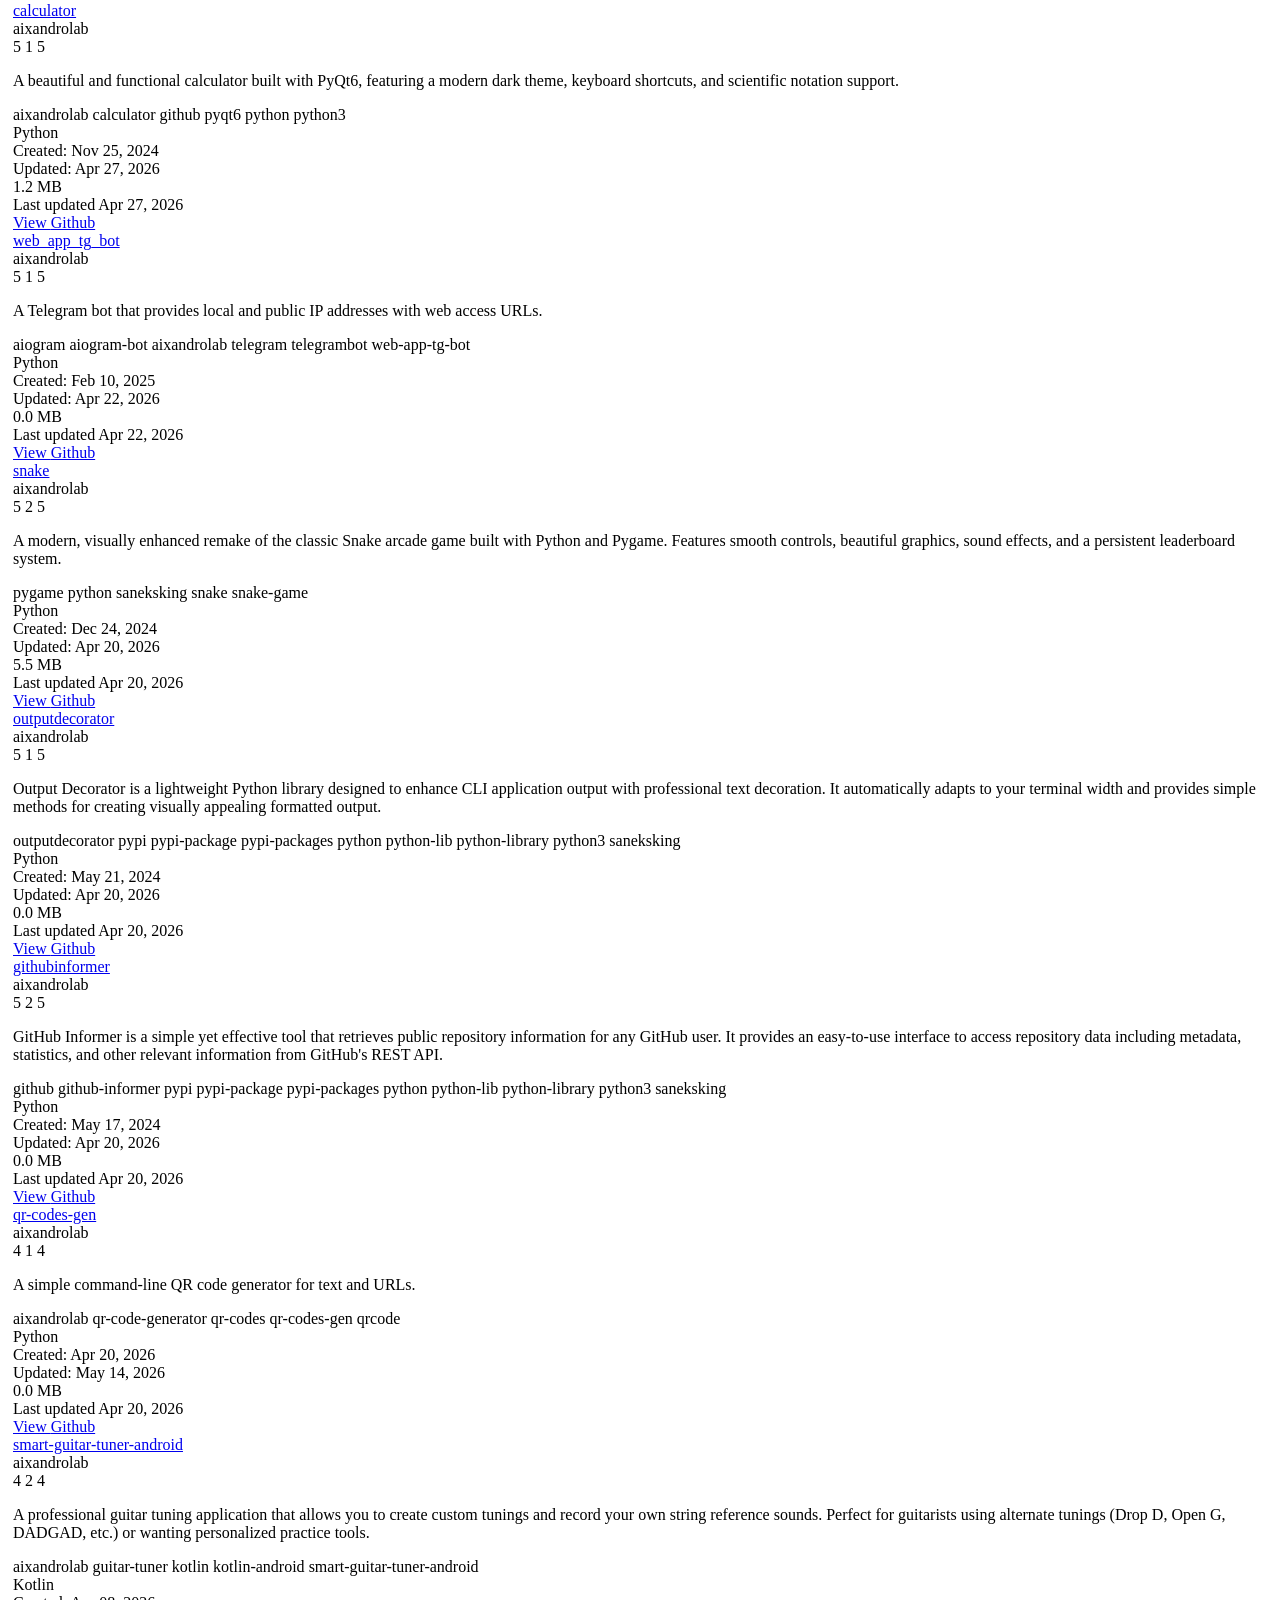
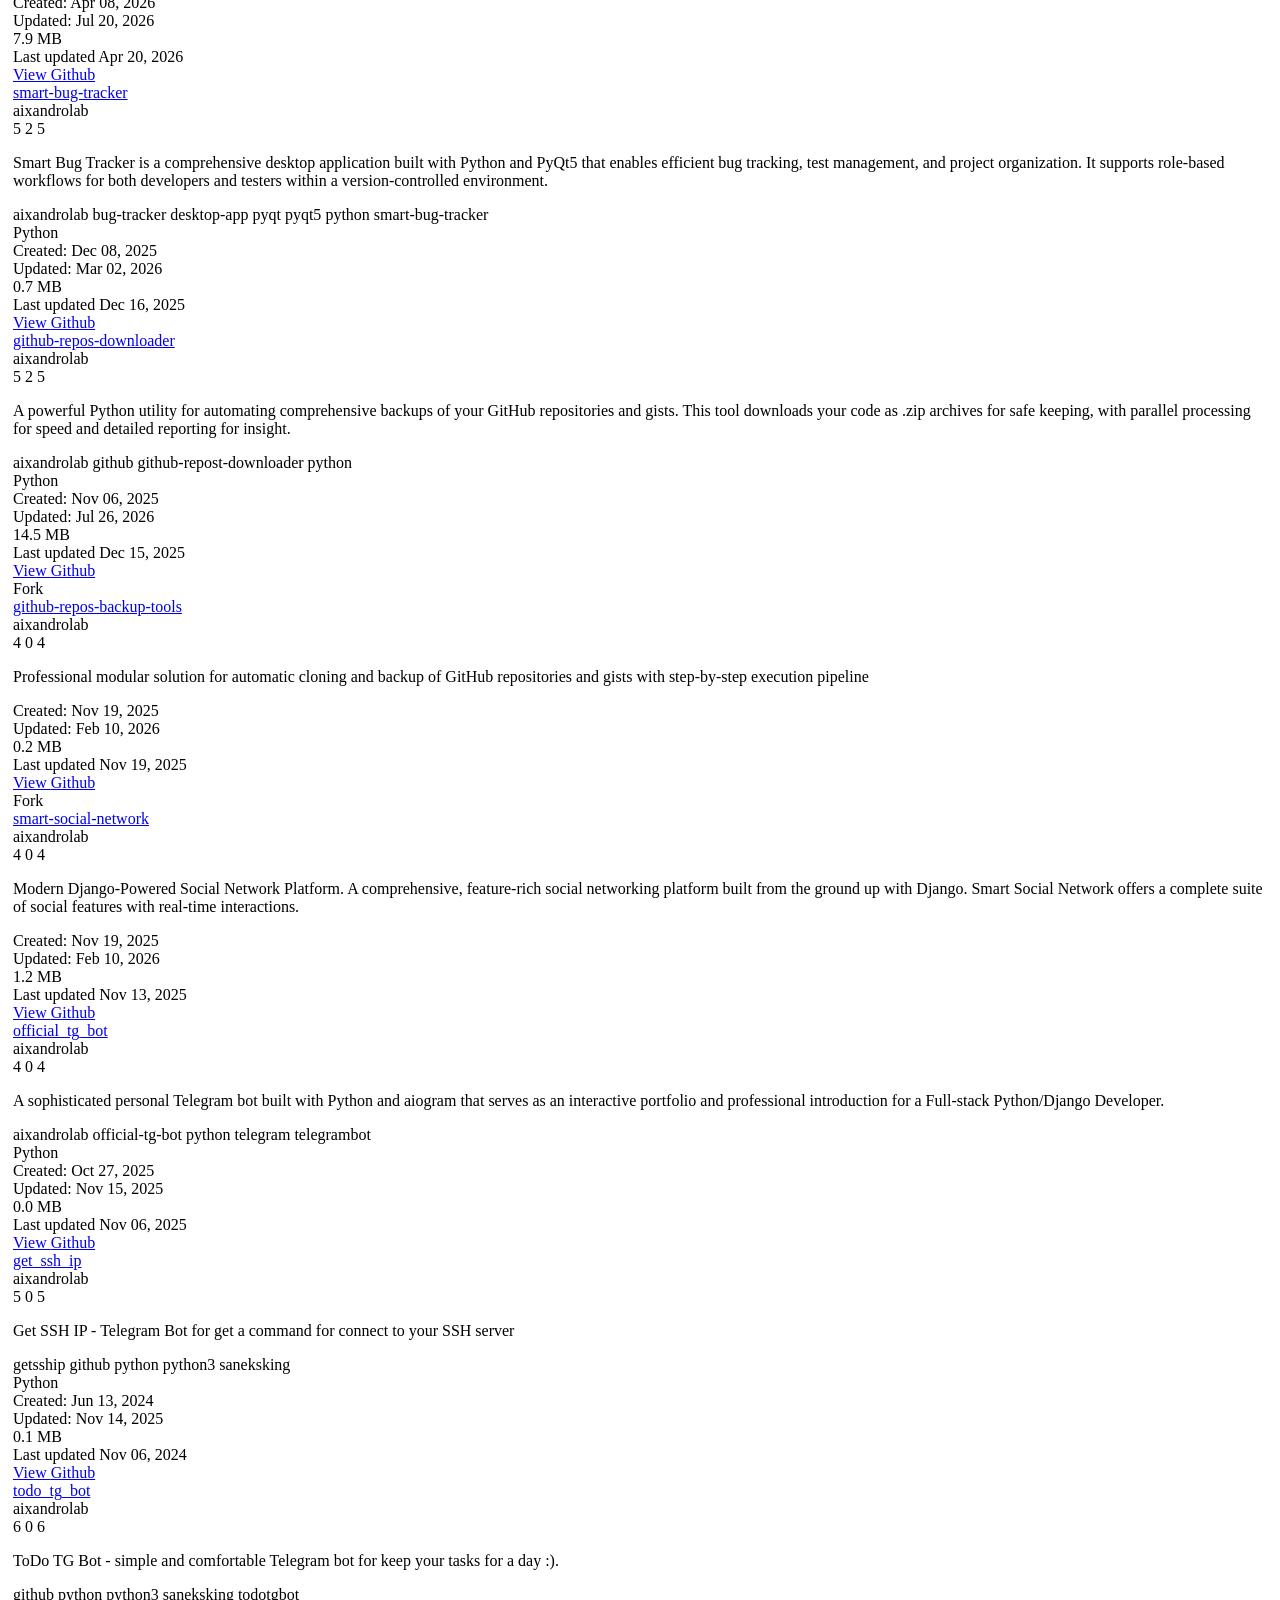
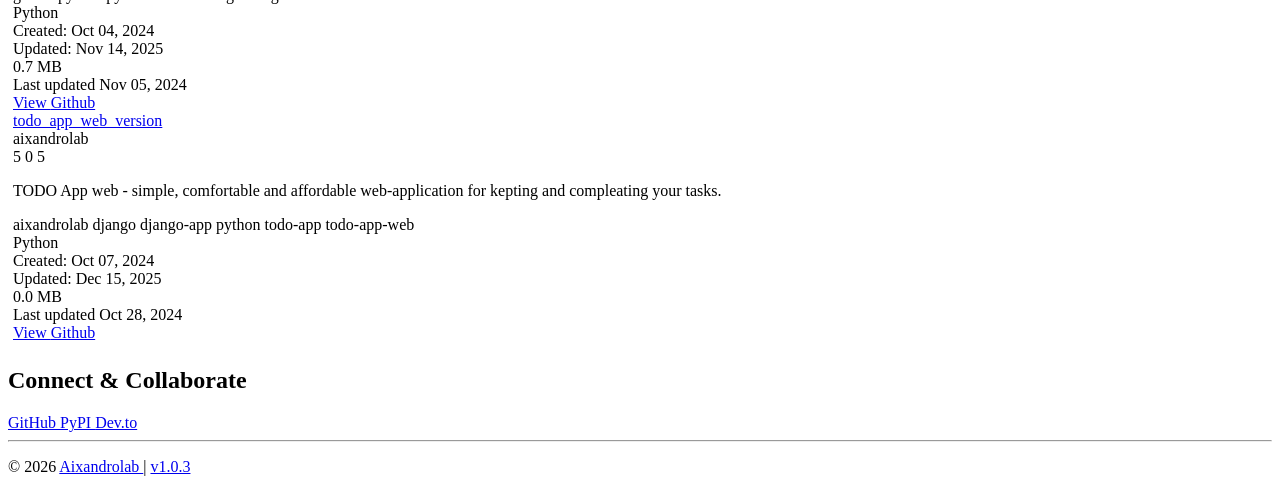
==== commit d1326d33: "Update data and pages 2026-09-15" ====
--- a/projects.html
+++ b/projects.html
@@ -390,19 +390,19 @@
           <div class="repo-meta-item">
            <i class="bi bi-arrow-clockwise">
            </i>
-           Updated: Sep 13, 2026
+           Updated: Sep 14, 2026
           </div>
           <div class="repo-meta-item">
            <i class="bi bi-hdd">
            </i>
-           2.1 MB
+           2.2 MB
           </div>
          </div>
          <div class="repo-footer">
           <div class="repo-updated">
            <i class="bi bi-clock">
            </i>
-           Last updated Sep 13, 2026
+           Last updated Sep 14, 2026
           </div>
           <div class="btn-group">
            <a class="btn btn-outline-warning repo-action" href="repositories/aixandrolab.github.io.html">
